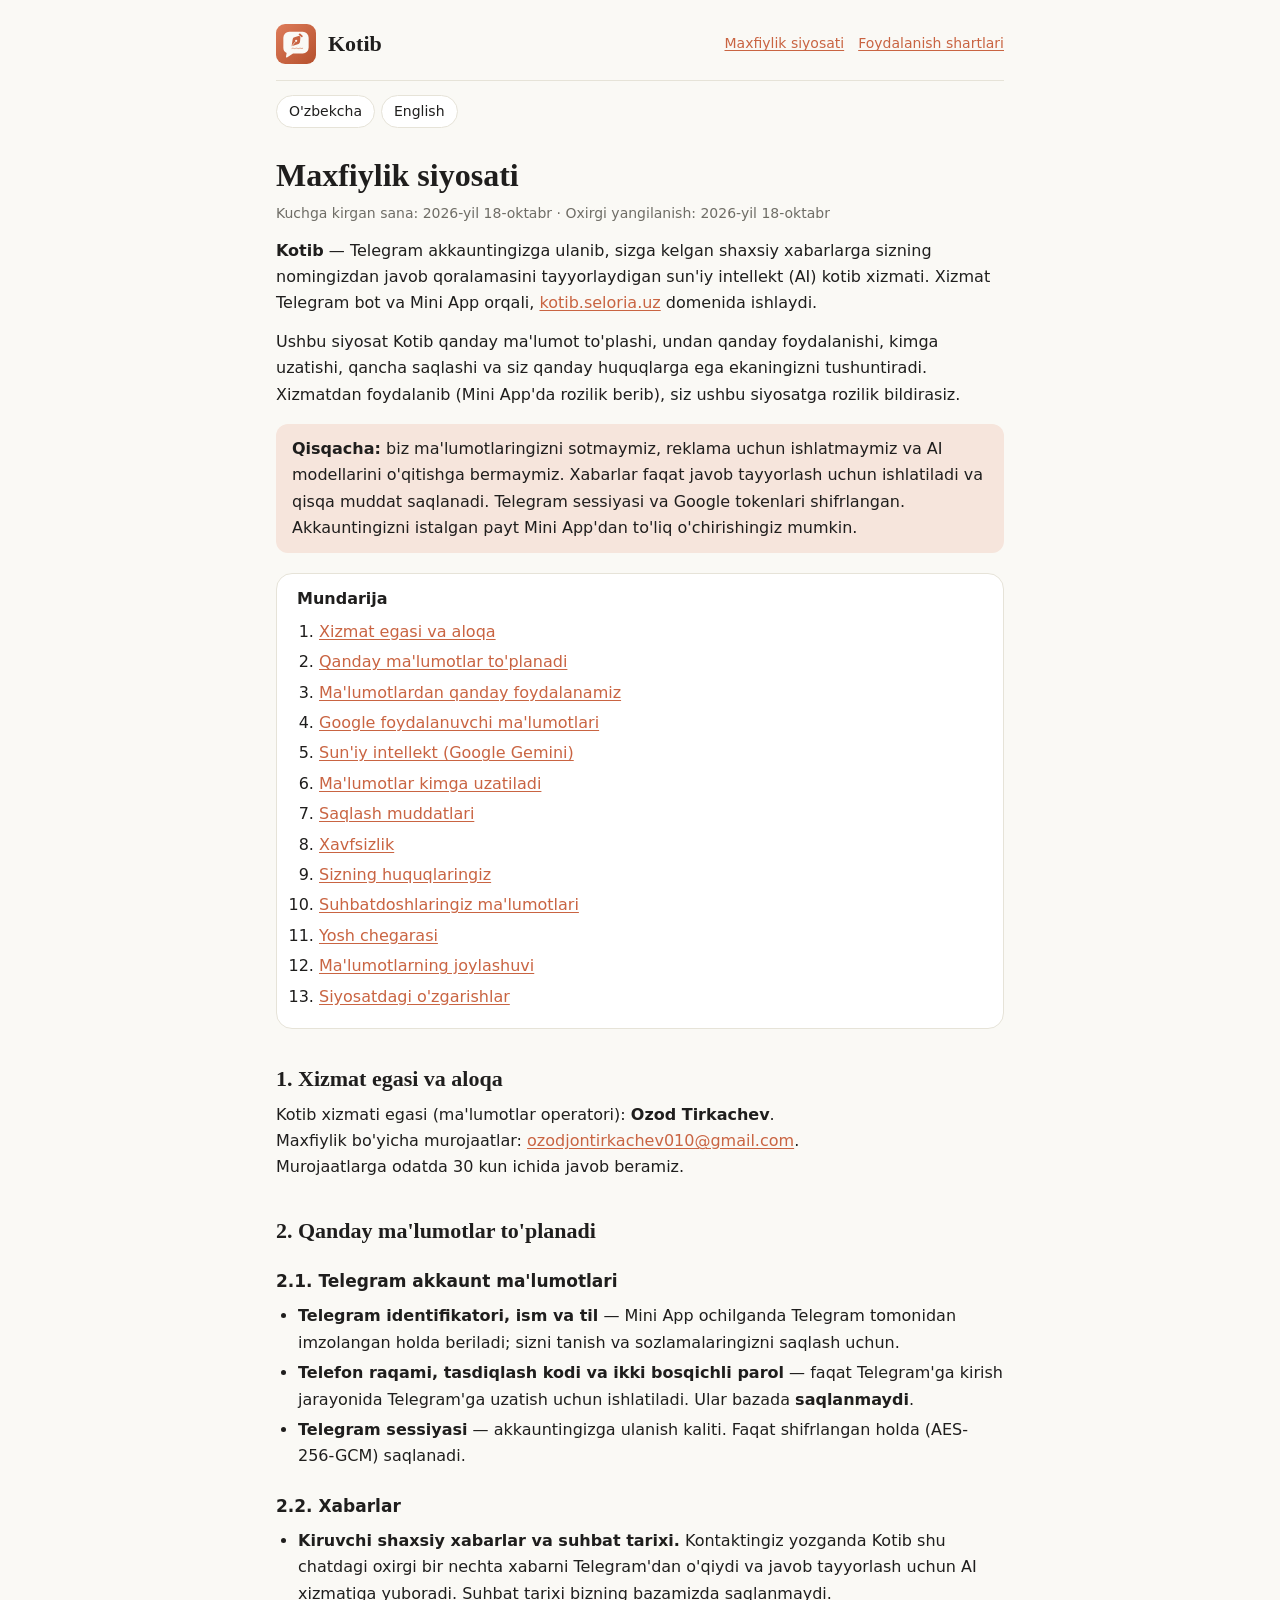
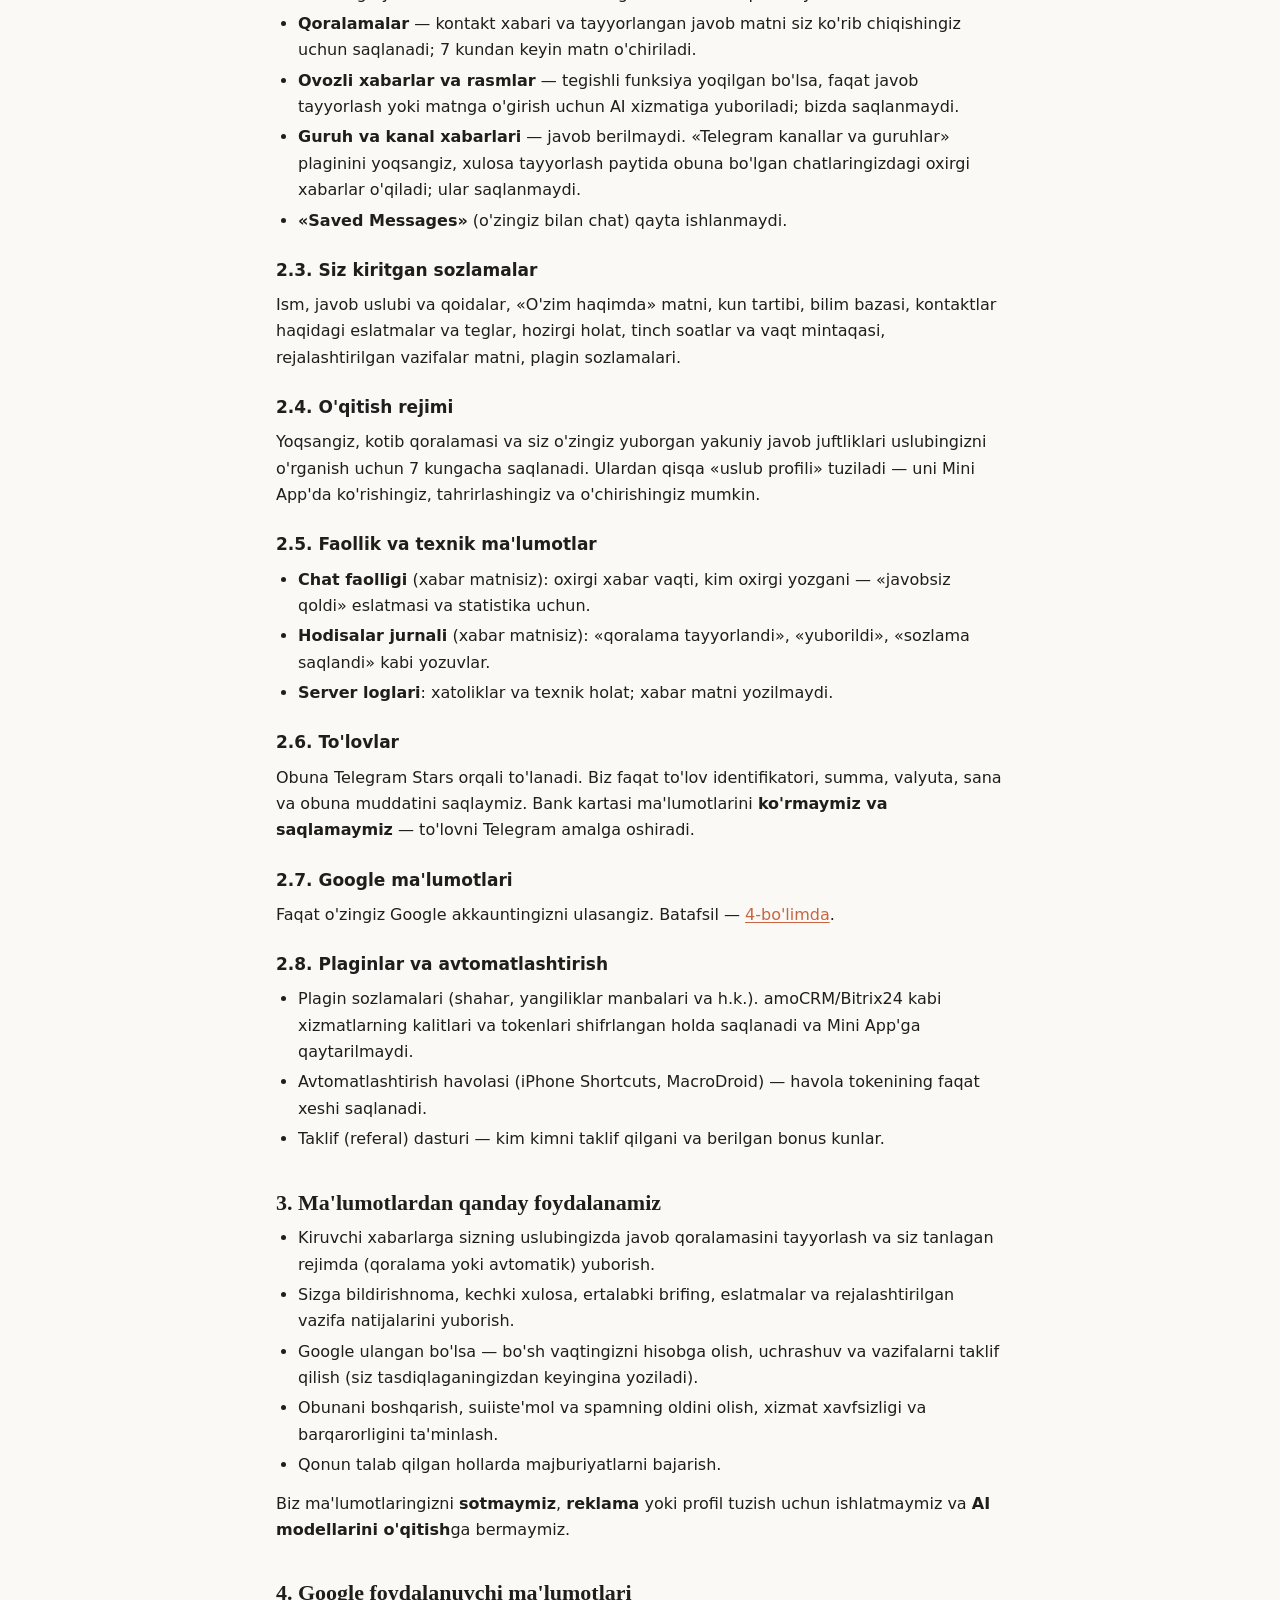
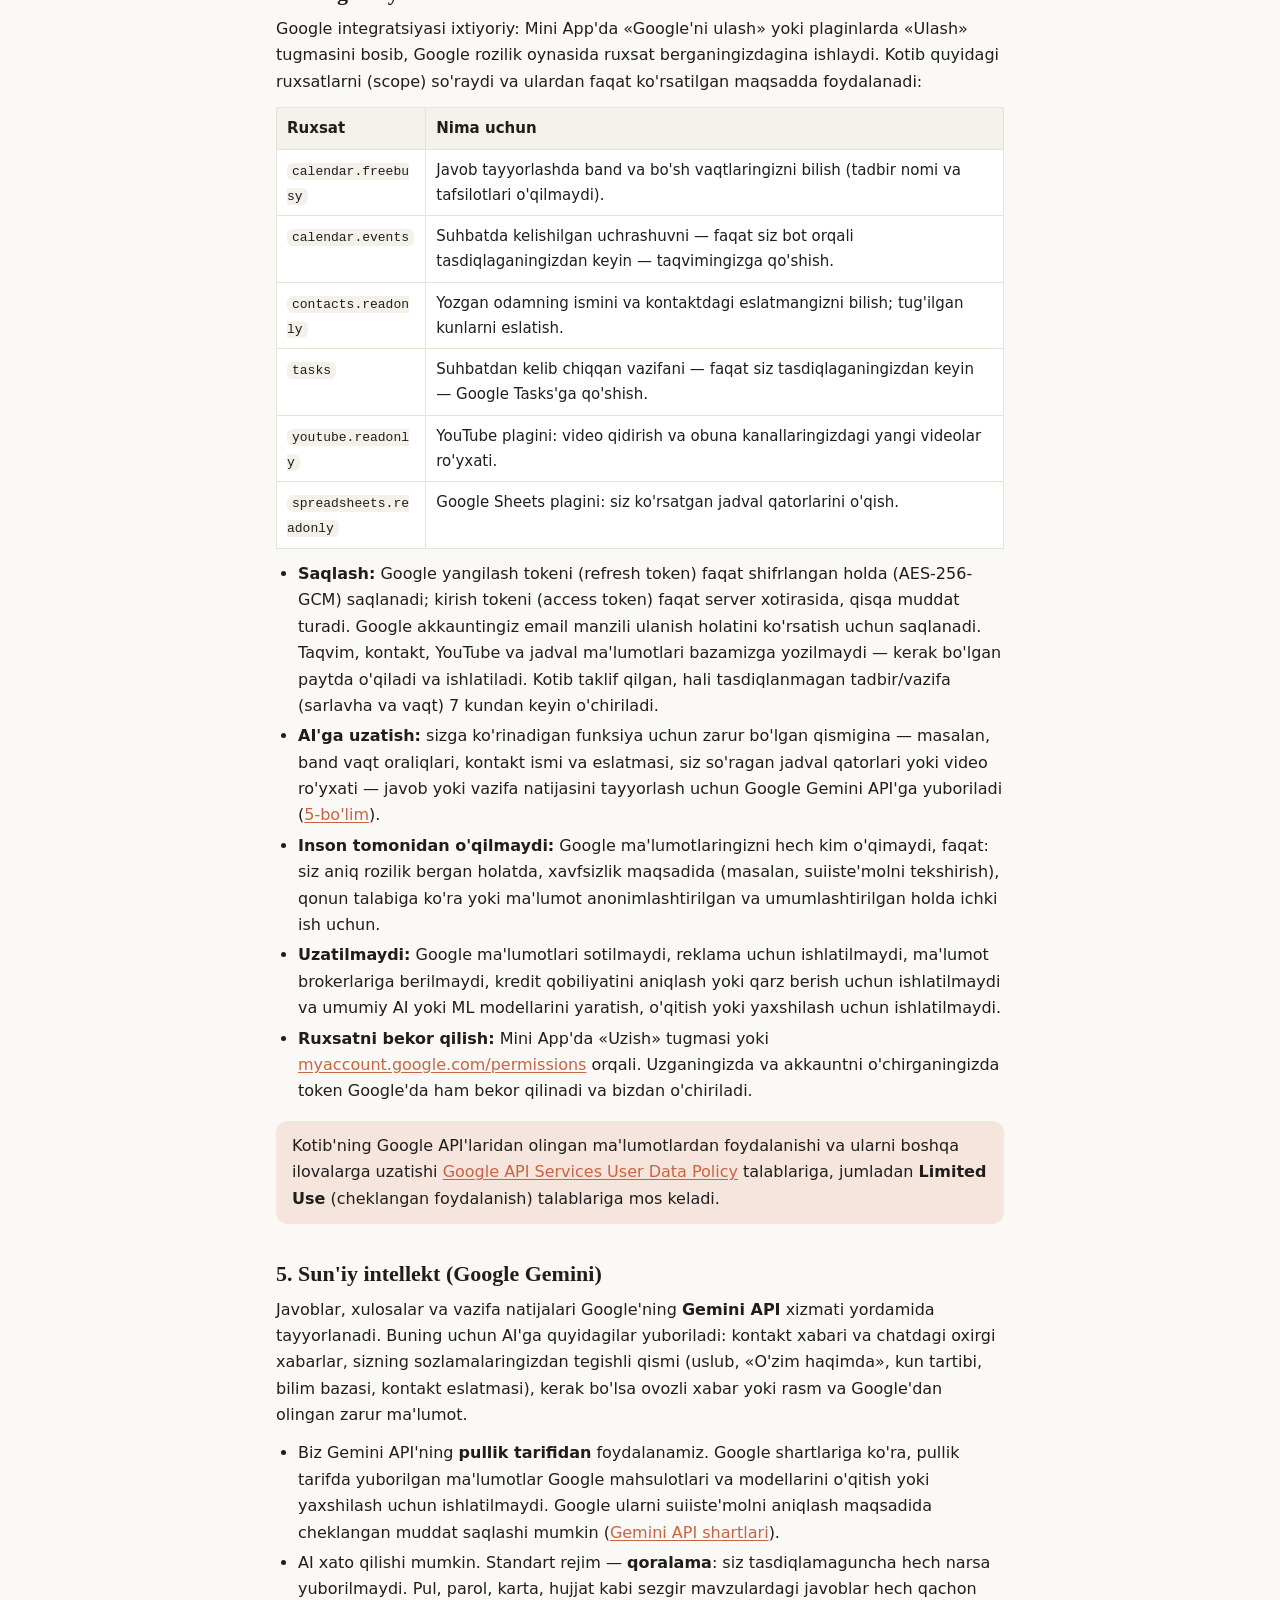
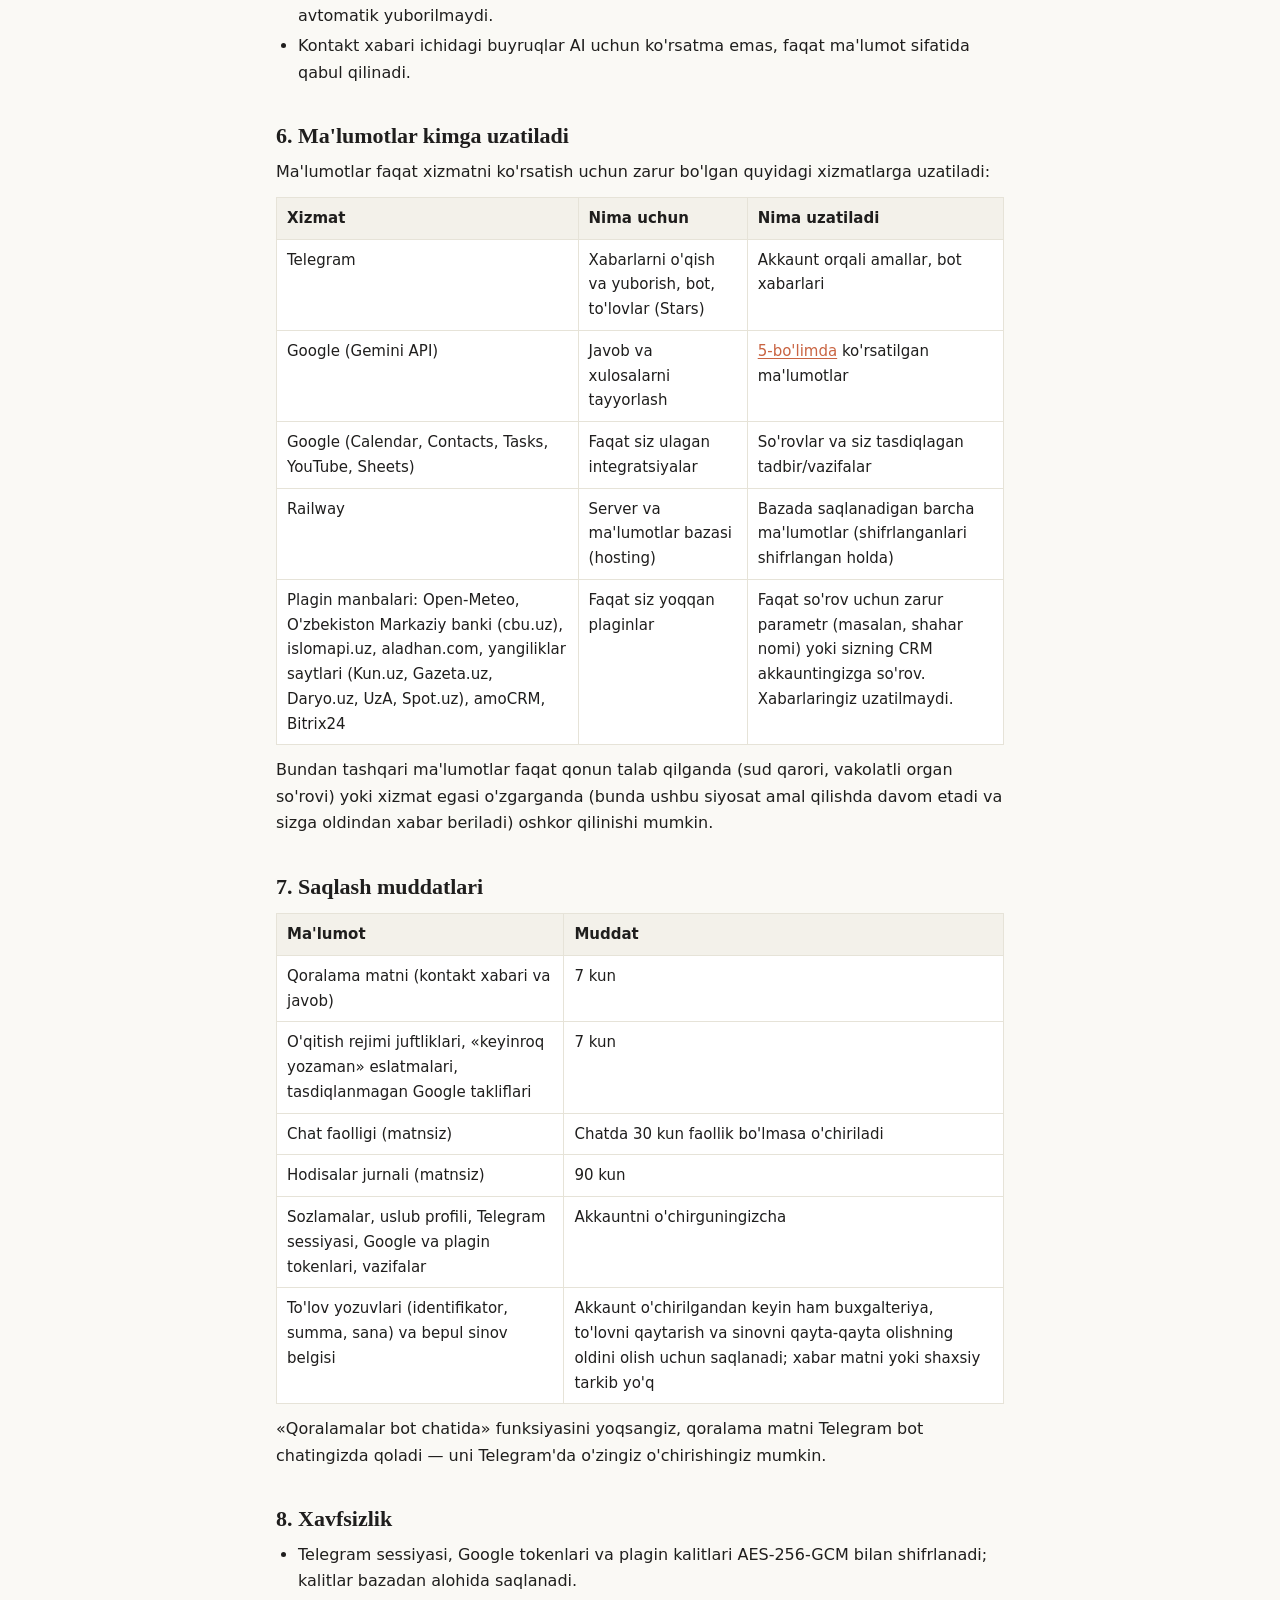
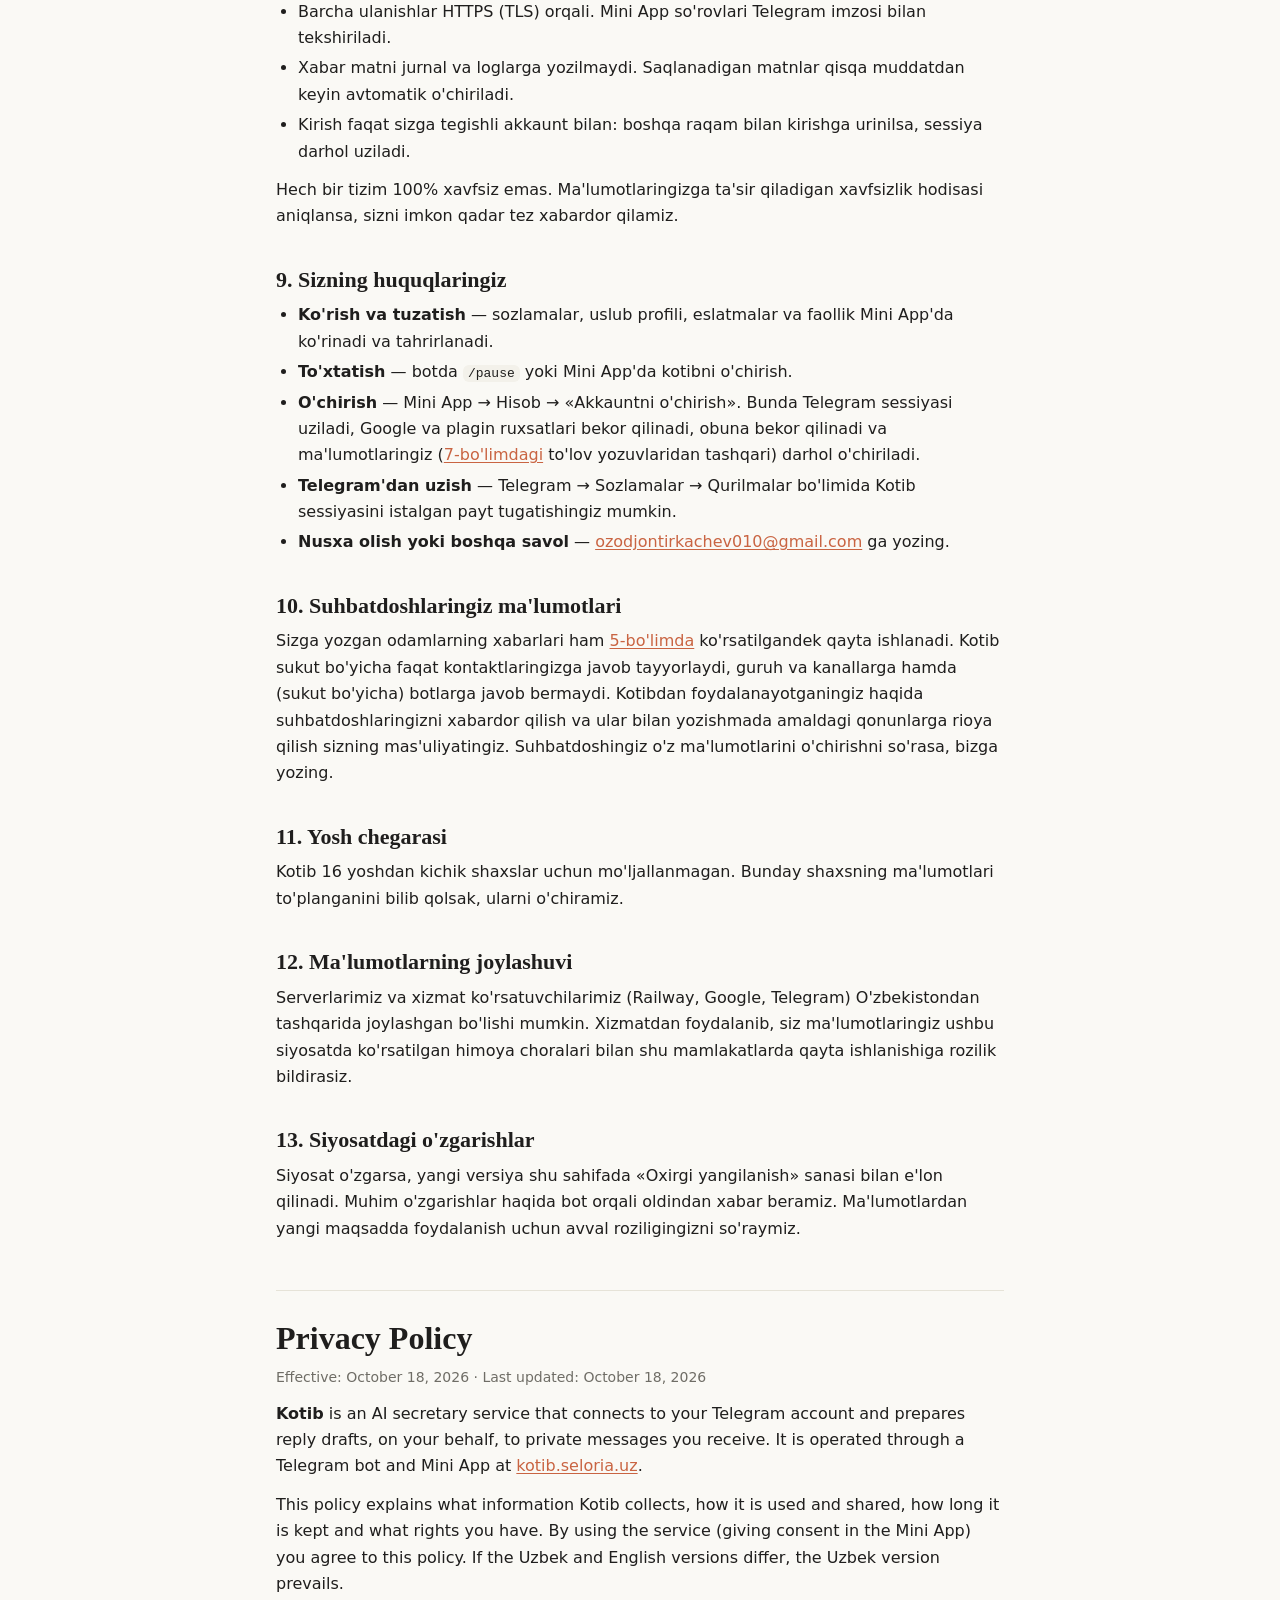
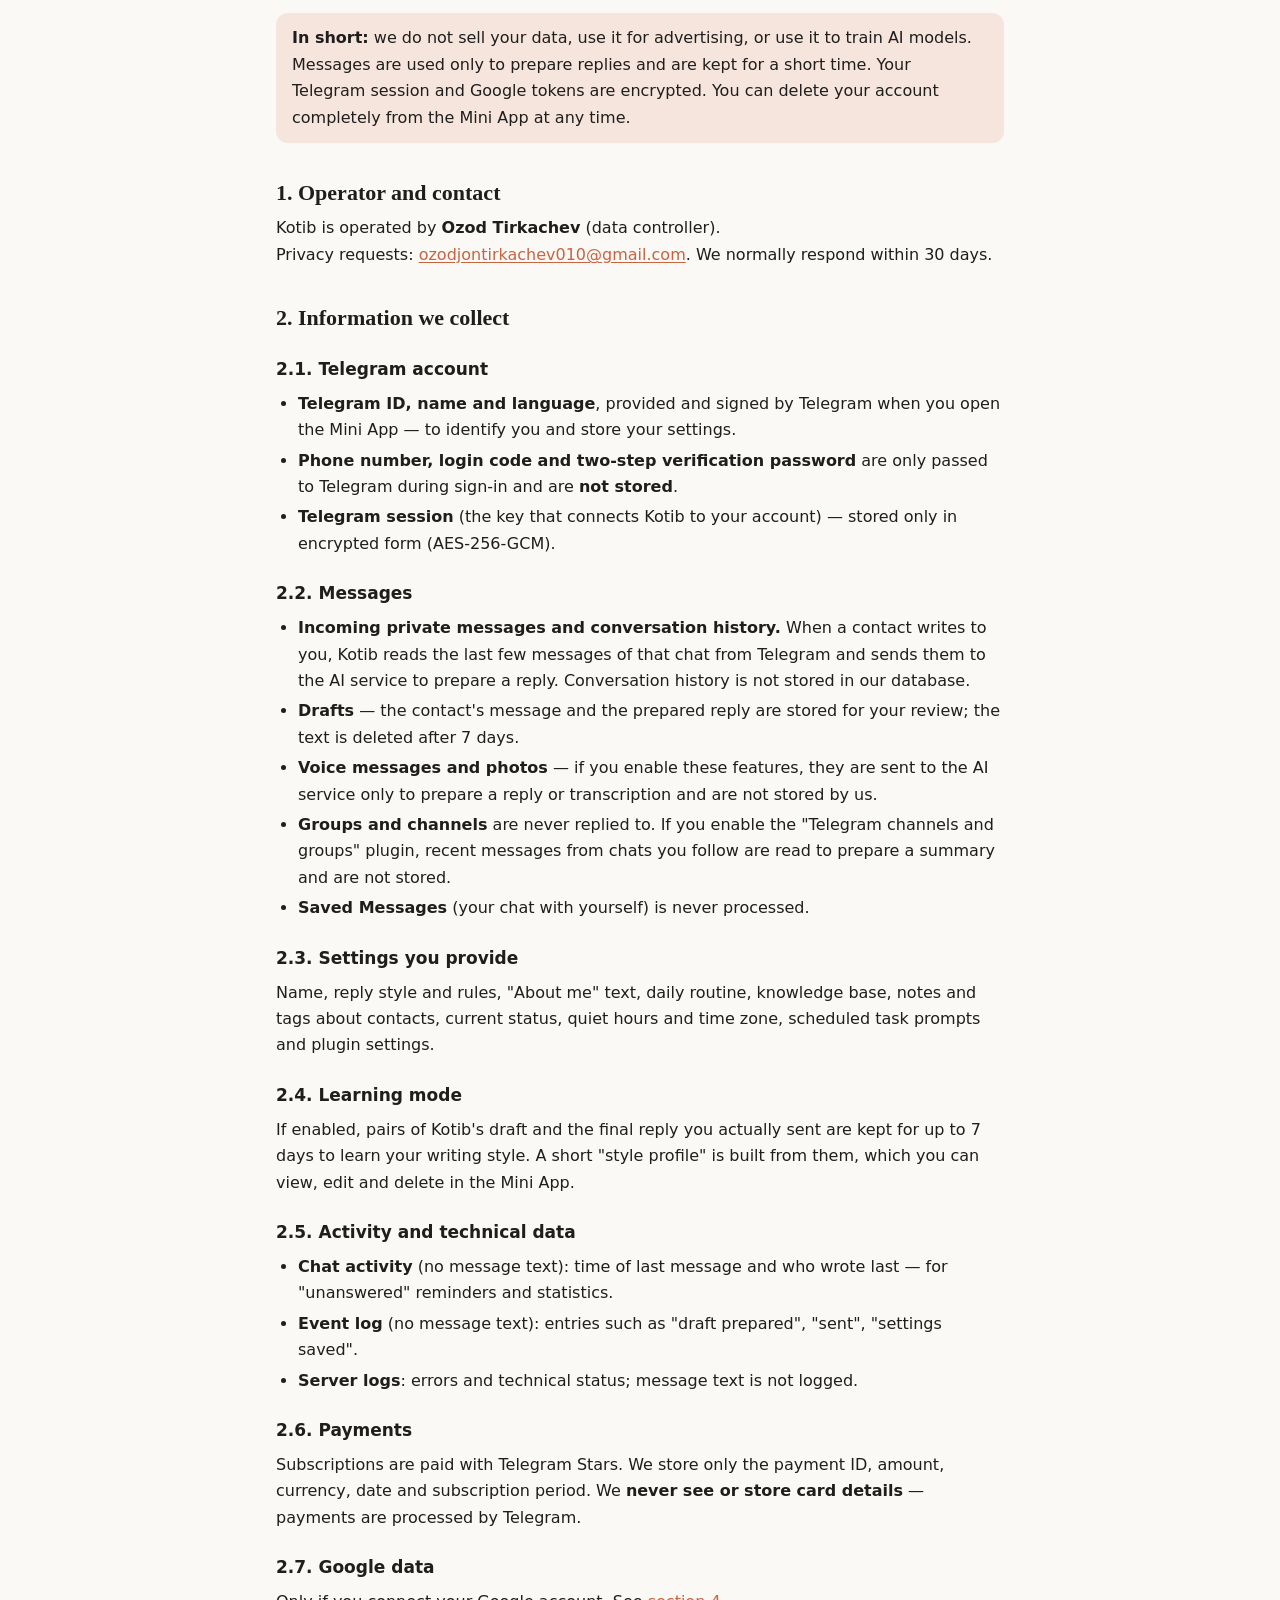
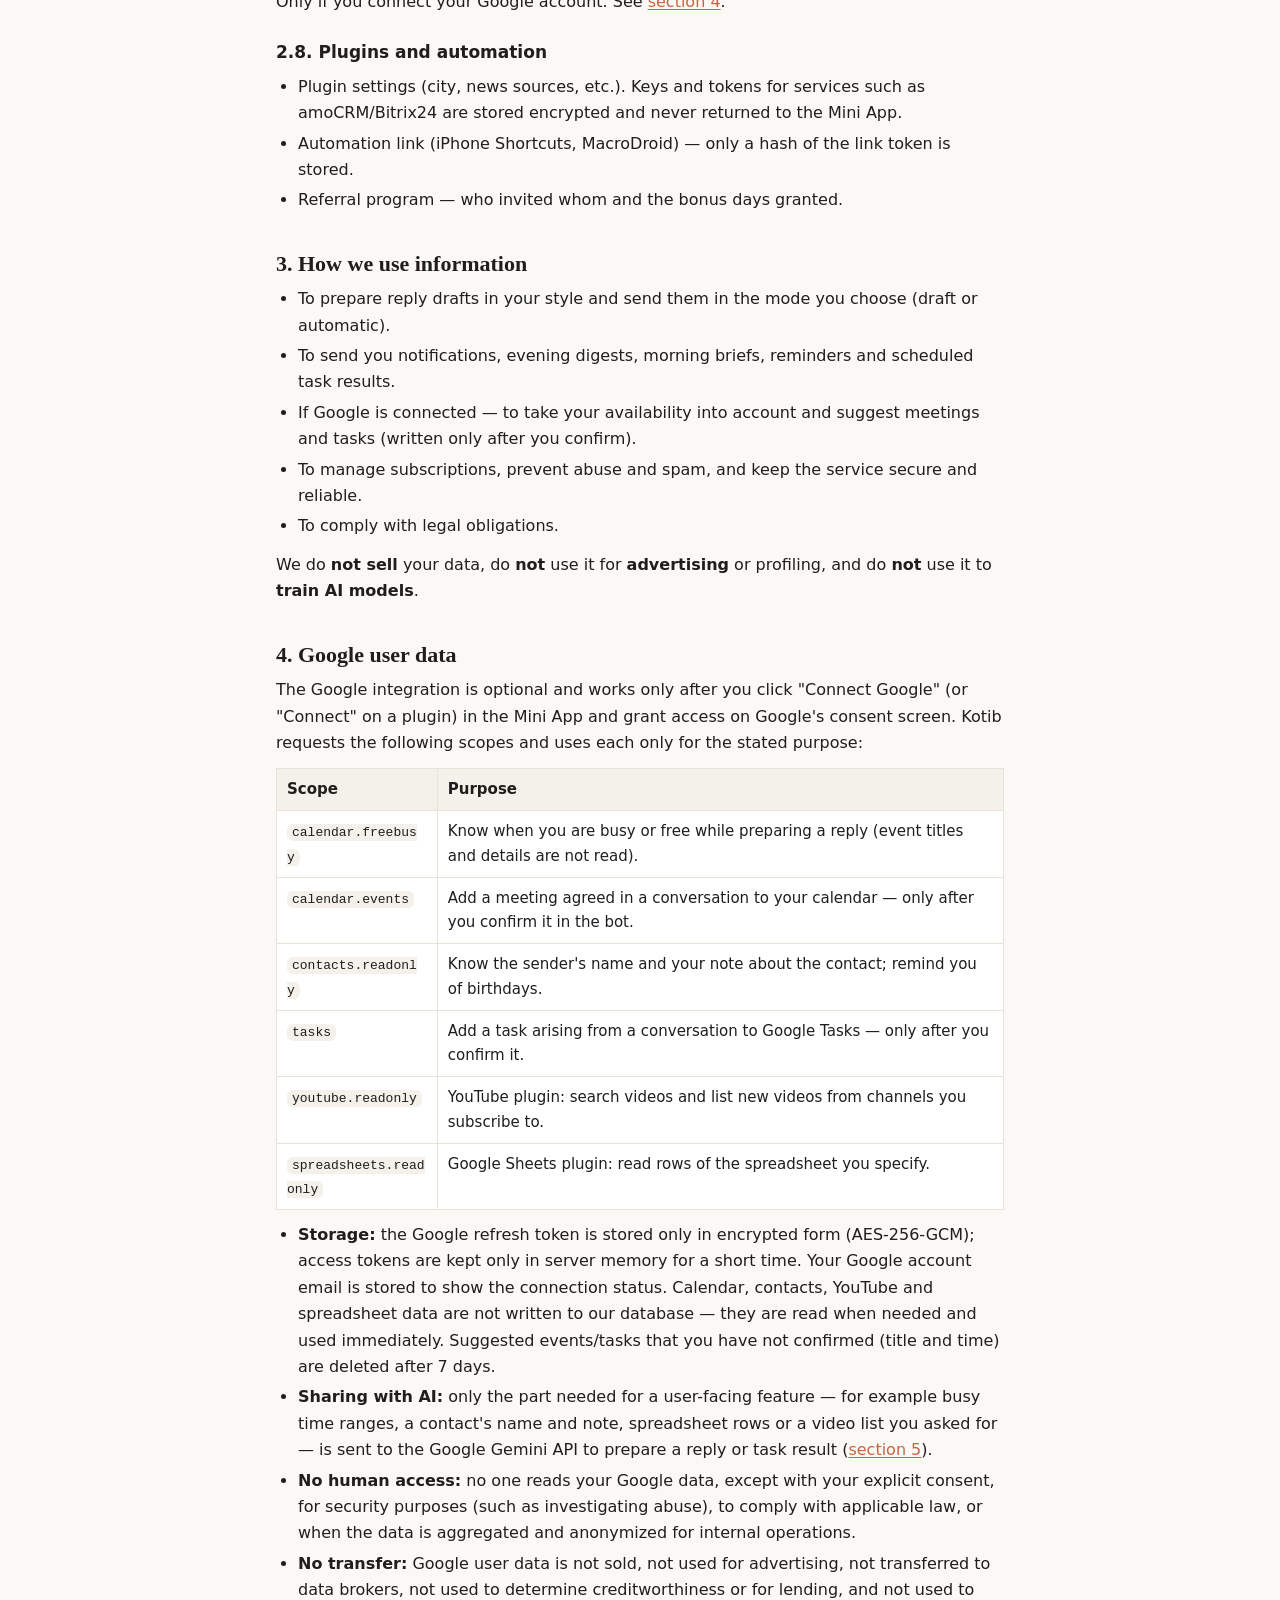
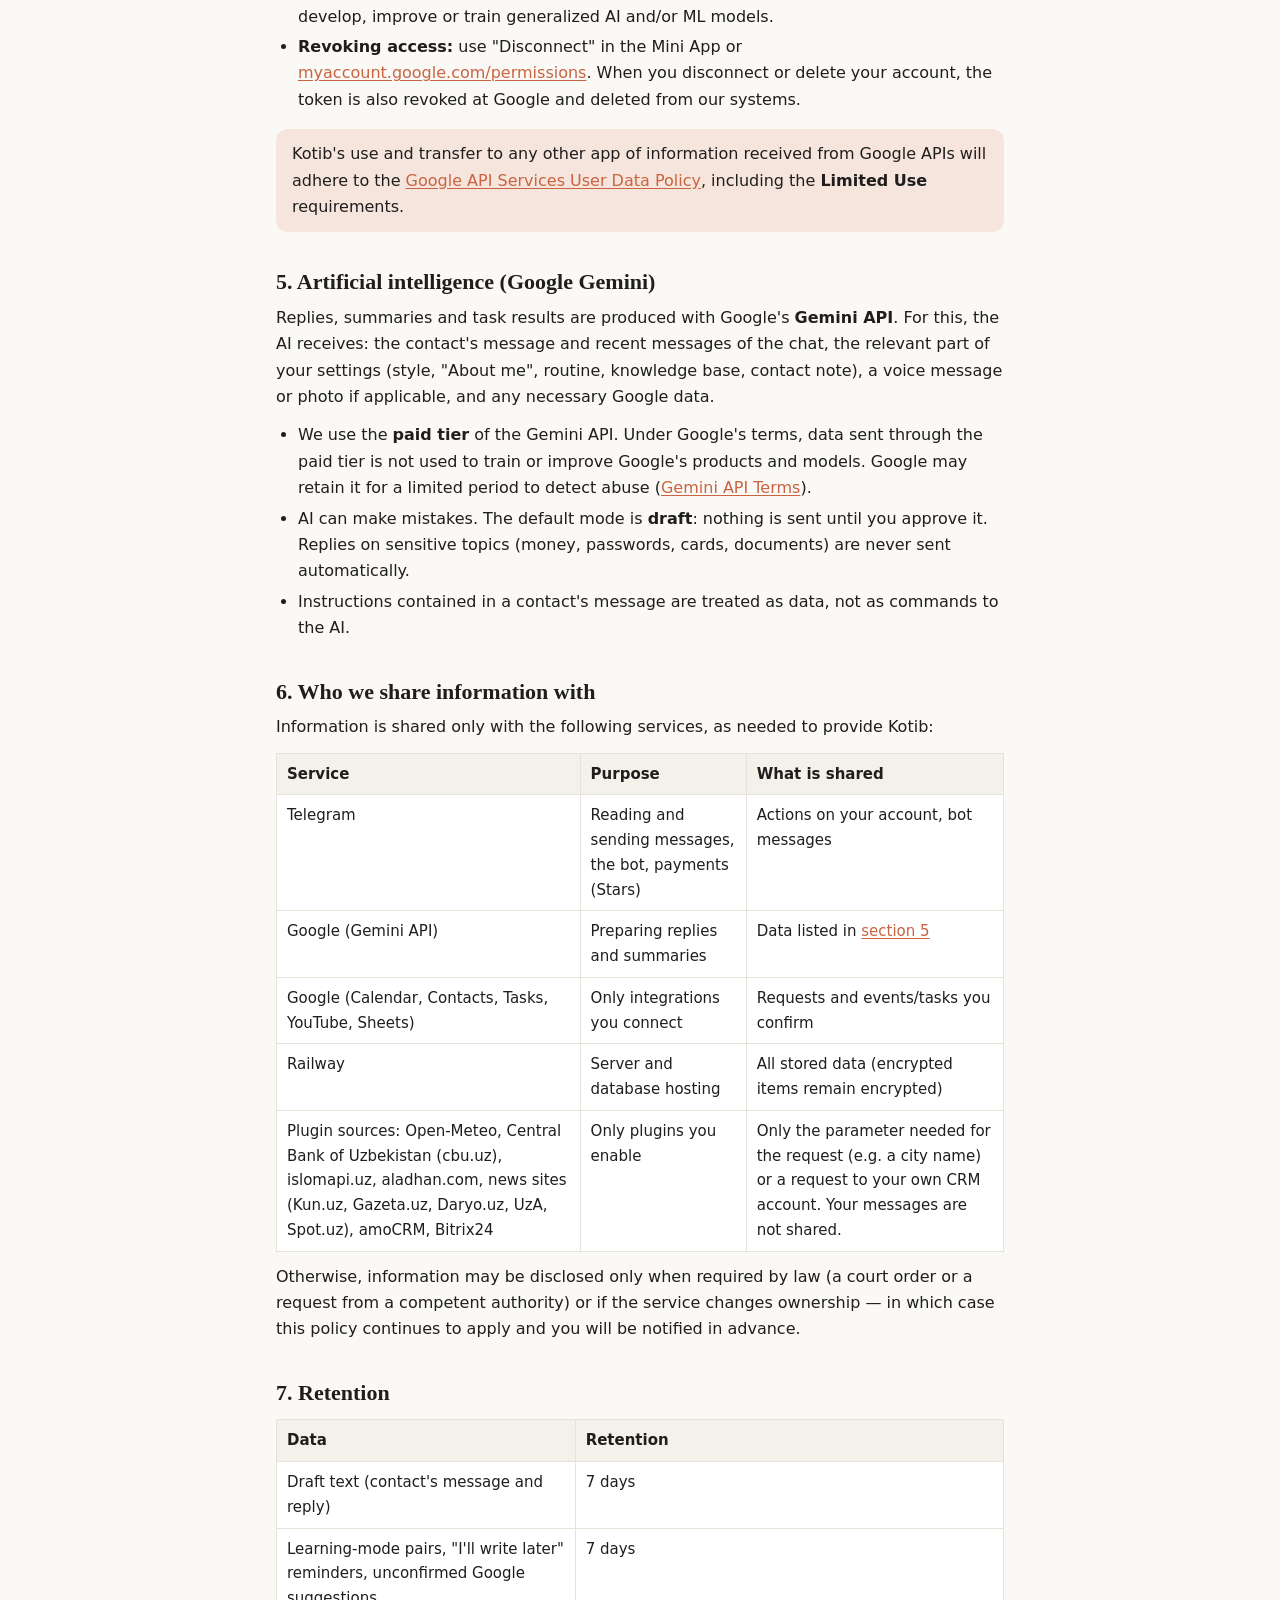
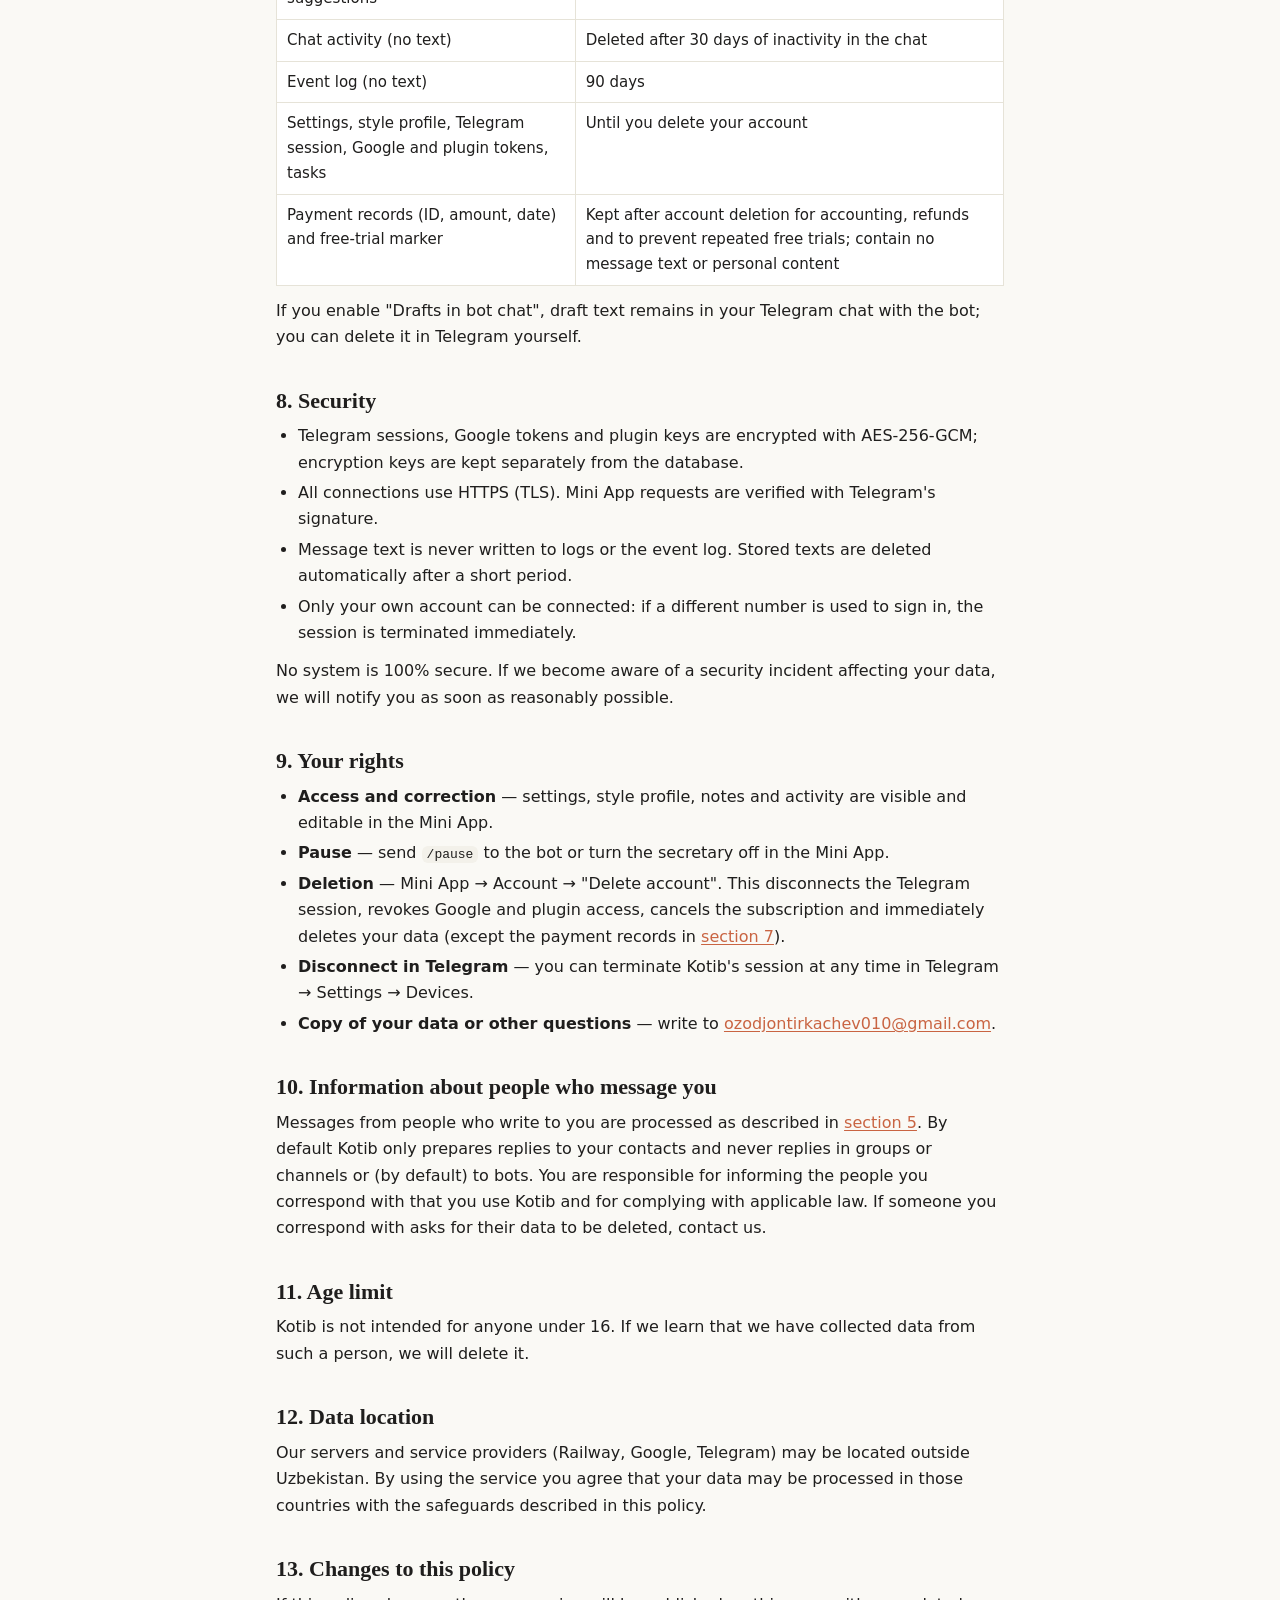
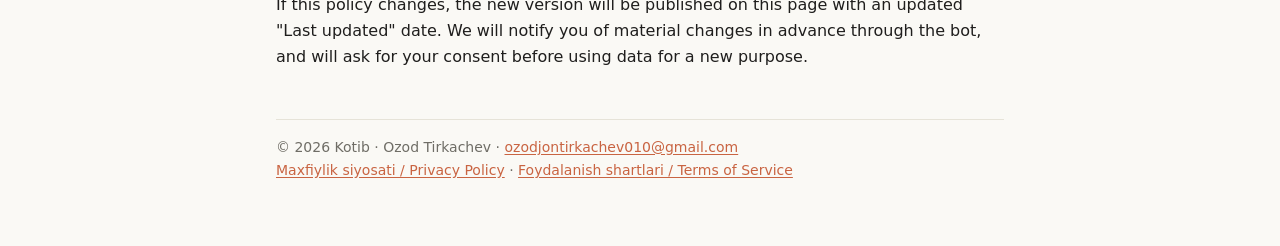
==== webapp/privacy.html @ ad400d05 "Maxfiylik siyosati (/privacy) va foydalanish shartlari (/terms) sahifalari Google OAuth tekshiruvi u" ====
<!doctype html>
<html lang="uz">
<head>
<meta charset="utf-8">
<meta name="viewport" content="width=device-width, initial-scale=1, viewport-fit=cover">
<meta name="color-scheme" content="light dark">
<title>Maxfiylik siyosati — Kotib</title>
<meta name="description" content="Kotib (Telegram AI kotib) maxfiylik siyosati: qanday ma'lumot to'planadi, qanday ishlatiladi, qancha saqlanadi va Google foydalanuvchi ma'lumotlari bilan qanday ishlanadi.">
<link rel="icon" href="logo.svg" type="image/svg+xml">
<link rel="stylesheet" href="legal.css">
</head>
<body>
<div class="wrap">
<header class="top">
  <img src="logo.svg" alt="" width="40" height="40">
  <a class="brand" href="/privacy">Kotib</a>
  <nav><a href="/privacy">Maxfiylik siyosati</a><a href="/terms">Foydalanish shartlari</a></nav>
</header>

<main>
<div class="lang"><a href="#uz">O'zbekcha</a><a href="#en">English</a></div>

<!-- ======================= O'ZBEKCHA ======================= -->
<section id="uz" lang="uz">
<h1>Maxfiylik siyosati</h1>
<p class="meta">Kuchga kirgan sana: 2026-yil 18-oktabr · Oxirgi yangilanish: 2026-yil 18-oktabr</p>

<p><strong>Kotib</strong> — Telegram akkauntingizga ulanib, sizga kelgan shaxsiy xabarlarga sizning nomingizdan javob qoralamasini tayyorlaydigan sun'iy intellekt (AI) kotib xizmati. Xizmat Telegram bot va Mini App orqali, <a href="https://kotib.seloria.uz">kotib.seloria.uz</a> domenida ishlaydi.</p>
<p>Ushbu siyosat Kotib qanday ma'lumot to'plashi, undan qanday foydalanishi, kimga uzatishi, qancha saqlashi va siz qanday huquqlarga ega ekaningizni tushuntiradi. Xizmatdan foydalanib (Mini App'da rozilik berib), siz ushbu siyosatga rozilik bildirasiz.</p>

<div class="note"><strong>Qisqacha:</strong> biz ma'lumotlaringizni sotmaymiz, reklama uchun ishlatmaymiz va AI modellarini o'qitishga bermaymiz. Xabarlar faqat javob tayyorlash uchun ishlatiladi va qisqa muddat saqlanadi. Telegram sessiyasi va Google tokenlari shifrlangan. Akkauntingizni istalgan payt Mini App'dan to'liq o'chirishingiz mumkin.</div>

<nav class="toc" aria-label="Mundarija">
<strong>Mundarija</strong>
<ol>
  <li><a href="#uz-operator">Xizmat egasi va aloqa</a></li>
  <li><a href="#uz-data">Qanday ma'lumotlar to'planadi</a></li>
  <li><a href="#uz-use">Ma'lumotlardan qanday foydalanamiz</a></li>
  <li><a href="#uz-google">Google foydalanuvchi ma'lumotlari</a></li>
  <li><a href="#uz-ai">Sun'iy intellekt (Google Gemini)</a></li>
  <li><a href="#uz-share">Ma'lumotlar kimga uzatiladi</a></li>
  <li><a href="#uz-retention">Saqlash muddatlari</a></li>
  <li><a href="#uz-security">Xavfsizlik</a></li>
  <li><a href="#uz-rights">Sizning huquqlaringiz</a></li>
  <li><a href="#uz-contacts">Suhbatdoshlaringiz ma'lumotlari</a></li>
  <li><a href="#uz-children">Yosh chegarasi</a></li>
  <li><a href="#uz-transfer">Ma'lumotlarning joylashuvi</a></li>
  <li><a href="#uz-changes">Siyosatdagi o'zgarishlar</a></li>
</ol>
</nav>

<h2 id="uz-operator">1. Xizmat egasi va aloqa</h2>
<p>Kotib xizmati egasi (ma'lumotlar operatori): <strong>Ozod Tirkachev</strong>.<br>
Maxfiylik bo'yicha murojaatlar: <a href="mailto:ozodjontirkachev010@gmail.com">ozodjontirkachev010@gmail.com</a>.<br>
Murojaatlarga odatda 30 kun ichida javob beramiz.</p>

<h2 id="uz-data">2. Qanday ma'lumotlar to'planadi</h2>
<h3>2.1. Telegram akkaunt ma'lumotlari</h3>
<ul>
  <li><strong>Telegram identifikatori, ism va til</strong> — Mini App ochilganda Telegram tomonidan imzolangan holda beriladi; sizni tanish va sozlamalaringizni saqlash uchun.</li>
  <li><strong>Telefon raqami, tasdiqlash kodi va ikki bosqichli parol</strong> — faqat Telegram'ga kirish jarayonida Telegram'ga uzatish uchun ishlatiladi. Ular bazada <strong>saqlanmaydi</strong>.</li>
  <li><strong>Telegram sessiyasi</strong> — akkauntingizga ulanish kaliti. Faqat shifrlangan holda (AES-256-GCM) saqlanadi.</li>
</ul>
<h3>2.2. Xabarlar</h3>
<ul>
  <li><strong>Kiruvchi shaxsiy xabarlar va suhbat tarixi.</strong> Kontaktingiz yozganda Kotib shu chatdagi oxirgi bir nechta xabarni Telegram'dan o'qiydi va javob tayyorlash uchun AI xizmatiga yuboradi. Suhbat tarixi bizning bazamizda saqlanmaydi.</li>
  <li><strong>Qoralamalar</strong> — kontakt xabari va tayyorlangan javob matni siz ko'rib chiqishingiz uchun saqlanadi; 7 kundan keyin matn o'chiriladi.</li>
  <li><strong>Ovozli xabarlar va rasmlar</strong> — tegishli funksiya yoqilgan bo'lsa, faqat javob tayyorlash yoki matnga o'girish uchun AI xizmatiga yuboriladi; bizda saqlanmaydi.</li>
  <li><strong>Guruh va kanal xabarlari</strong> — javob berilmaydi. «Telegram kanallar va guruhlar» plaginini yoqsangiz, xulosa tayyorlash paytida obuna bo'lgan chatlaringizdagi oxirgi xabarlar o'qiladi; ular saqlanmaydi.</li>
  <li><strong>«Saved Messages»</strong> (o'zingiz bilan chat) qayta ishlanmaydi.</li>
</ul>
<h3>2.3. Siz kiritgan sozlamalar</h3>
<p>Ism, javob uslubi va qoidalar, «O'zim haqimda» matni, kun tartibi, bilim bazasi, kontaktlar haqidagi eslatmalar va teglar, hozirgi holat, tinch soatlar va vaqt mintaqasi, rejalashtirilgan vazifalar matni, plagin sozlamalari.</p>
<h3>2.4. O'qitish rejimi</h3>
<p>Yoqsangiz, kotib qoralamasi va siz o'zingiz yuborgan yakuniy javob juftliklari uslubingizni o'rganish uchun 7 kungacha saqlanadi. Ulardan qisqa «uslub profili» tuziladi — uni Mini App'da ko'rishingiz, tahrirlashingiz va o'chirishingiz mumkin.</p>
<h3>2.5. Faollik va texnik ma'lumotlar</h3>
<ul>
  <li><strong>Chat faolligi</strong> (xabar matnisiz): oxirgi xabar vaqti, kim oxirgi yozgani — «javobsiz qoldi» eslatmasi va statistika uchun.</li>
  <li><strong>Hodisalar jurnali</strong> (xabar matnisiz): «qoralama tayyorlandi», «yuborildi», «sozlama saqlandi» kabi yozuvlar.</li>
  <li><strong>Server loglari</strong>: xatoliklar va texnik holat; xabar matni yozilmaydi.</li>
</ul>
<h3>2.6. To'lovlar</h3>
<p>Obuna Telegram Stars orqali to'lanadi. Biz faqat to'lov identifikatori, summa, valyuta, sana va obuna muddatini saqlaymiz. Bank kartasi ma'lumotlarini <strong>ko'rmaymiz va saqlamaymiz</strong> — to'lovni Telegram amalga oshiradi.</p>
<h3>2.7. Google ma'lumotlari</h3>
<p>Faqat o'zingiz Google akkauntingizni ulasangiz. Batafsil — <a href="#uz-google">4-bo'limda</a>.</p>
<h3>2.8. Plaginlar va avtomatlashtirish</h3>
<ul>
  <li>Plagin sozlamalari (shahar, yangiliklar manbalari va h.k.). amoCRM/Bitrix24 kabi xizmatlarning kalitlari va tokenlari shifrlangan holda saqlanadi va Mini App'ga qaytarilmaydi.</li>
  <li>Avtomatlashtirish havolasi (iPhone Shortcuts, MacroDroid) — havola tokenining faqat xeshi saqlanadi.</li>
  <li>Taklif (referal) dasturi — kim kimni taklif qilgani va berilgan bonus kunlar.</li>
</ul>

<h2 id="uz-use">3. Ma'lumotlardan qanday foydalanamiz</h2>
<ul>
  <li>Kiruvchi xabarlarga sizning uslubingizda javob qoralamasini tayyorlash va siz tanlagan rejimda (qoralama yoki avtomatik) yuborish.</li>
  <li>Sizga bildirishnoma, kechki xulosa, ertalabki brifing, eslatmalar va rejalashtirilgan vazifa natijalarini yuborish.</li>
  <li>Google ulangan bo'lsa — bo'sh vaqtingizni hisobga olish, uchrashuv va vazifalarni taklif qilish (siz tasdiqlaganingizdan keyingina yoziladi).</li>
  <li>Obunani boshqarish, suiiste'mol va spamning oldini olish, xizmat xavfsizligi va barqarorligini ta'minlash.</li>
  <li>Qonun talab qilgan hollarda majburiyatlarni bajarish.</li>
</ul>
<p>Biz ma'lumotlaringizni <strong>sotmaymiz</strong>, <strong>reklama</strong> yoki profil tuzish uchun ishlatmaymiz va <strong>AI modellarini o'qitish</strong>ga bermaymiz.</p>

<h2 id="uz-google">4. Google foydalanuvchi ma'lumotlari</h2>
<p>Google integratsiyasi ixtiyoriy: Mini App'da «Google'ni ulash» yoki plaginlarda «Ulash» tugmasini bosib, Google rozilik oynasida ruxsat berganingizdagina ishlaydi. Kotib quyidagi ruxsatlarni (scope) so'raydi va ulardan faqat ko'rsatilgan maqsadda foydalanadi:</p>
<div class="table"><table>
<thead><tr><th>Ruxsat</th><th>Nima uchun</th></tr></thead>
<tbody>
<tr><td><code>calendar.freebusy</code></td><td>Javob tayyorlashda band va bo'sh vaqtlaringizni bilish (tadbir nomi va tafsilotlari o'qilmaydi).</td></tr>
<tr><td><code>calendar.events</code></td><td>Suhbatda kelishilgan uchrashuvni — faqat siz bot orqali tasdiqlaganingizdan keyin — taqvimingizga qo'shish.</td></tr>
<tr><td><code>contacts.readonly</code></td><td>Yozgan odamning ismini va kontaktdagi eslatmangizni bilish; tug'ilgan kunlarni eslatish.</td></tr>
<tr><td><code>tasks</code></td><td>Suhbatdan kelib chiqqan vazifani — faqat siz tasdiqlaganingizdan keyin — Google Tasks'ga qo'shish.</td></tr>
<tr><td><code>youtube.readonly</code></td><td>YouTube plagini: video qidirish va obuna kanallaringizdagi yangi videolar ro'yxati.</td></tr>
<tr><td><code>spreadsheets.readonly</code></td><td>Google Sheets plagini: siz ko'rsatgan jadval qatorlarini o'qish.</td></tr>
</tbody></table></div>
<ul>
  <li><strong>Saqlash:</strong> Google yangilash tokeni (refresh token) faqat shifrlangan holda (AES-256-GCM) saqlanadi; kirish tokeni (access token) faqat server xotirasida, qisqa muddat turadi. Google akkauntingiz email manzili ulanish holatini ko'rsatish uchun saqlanadi. Taqvim, kontakt, YouTube va jadval ma'lumotlari bazamizga yozilmaydi — kerak bo'lgan paytda o'qiladi va ishlatiladi. Kotib taklif qilgan, hali tasdiqlanmagan tadbir/vazifa (sarlavha va vaqt) 7 kundan keyin o'chiriladi.</li>
  <li><strong>AI'ga uzatish:</strong> sizga ko'rinadigan funksiya uchun zarur bo'lgan qismigina — masalan, band vaqt oraliqlari, kontakt ismi va eslatmasi, siz so'ragan jadval qatorlari yoki video ro'yxati — javob yoki vazifa natijasini tayyorlash uchun Google Gemini API'ga yuboriladi (<a href="#uz-ai">5-bo'lim</a>).</li>
  <li><strong>Inson tomonidan o'qilmaydi:</strong> Google ma'lumotlaringizni hech kim o'qimaydi, faqat: siz aniq rozilik bergan holatda, xavfsizlik maqsadida (masalan, suiiste'molni tekshirish), qonun talabiga ko'ra yoki ma'lumot anonimlashtirilgan va umumlashtirilgan holda ichki ish uchun.</li>
  <li><strong>Uzatilmaydi:</strong> Google ma'lumotlari sotilmaydi, reklama uchun ishlatilmaydi, ma'lumot brokerlariga berilmaydi, kredit qobiliyatini aniqlash yoki qarz berish uchun ishlatilmaydi va umumiy AI yoki ML modellarini yaratish, o'qitish yoki yaxshilash uchun ishlatilmaydi.</li>
  <li><strong>Ruxsatni bekor qilish:</strong> Mini App'da «Uzish» tugmasi yoki <a href="https://myaccount.google.com/permissions">myaccount.google.com/permissions</a> orqali. Uzganingizda va akkauntni o'chirganingizda token Google'da ham bekor qilinadi va bizdan o'chiriladi.</li>
</ul>
<p class="note">Kotib'ning Google API'laridan olingan ma'lumotlardan foydalanishi va ularni boshqa ilovalarga uzatishi <a href="https://developers.google.com/terms/api-services-user-data-policy">Google API Services User Data Policy</a> talablariga, jumladan <strong>Limited Use</strong> (cheklangan foydalanish) talablariga mos keladi.</p>

<h2 id="uz-ai">5. Sun'iy intellekt (Google Gemini)</h2>
<p>Javoblar, xulosalar va vazifa natijalari Google'ning <strong>Gemini API</strong> xizmati yordamida tayyorlanadi. Buning uchun AI'ga quyidagilar yuboriladi: kontakt xabari va chatdagi oxirgi xabarlar, sizning sozlamalaringizdan tegishli qismi (uslub, «O'zim haqimda», kun tartibi, bilim bazasi, kontakt eslatmasi), kerak bo'lsa ovozli xabar yoki rasm va Google'dan olingan zarur ma'lumot.</p>
<ul>
  <li>Biz Gemini API'ning <strong>pullik tarifidan</strong> foydalanamiz. Google shartlariga ko'ra, pullik tarifda yuborilgan ma'lumotlar Google mahsulotlari va modellarini o'qitish yoki yaxshilash uchun ishlatilmaydi. Google ularni suiiste'molni aniqlash maqsadida cheklangan muddat saqlashi mumkin (<a href="https://ai.google.dev/gemini-api/terms">Gemini API shartlari</a>).</li>
  <li>AI xato qilishi mumkin. Standart rejim — <strong>qoralama</strong>: siz tasdiqlamaguncha hech narsa yuborilmaydi. Pul, parol, karta, hujjat kabi sezgir mavzulardagi javoblar hech qachon avtomatik yuborilmaydi.</li>
  <li>Kontakt xabari ichidagi buyruqlar AI uchun ko'rsatma emas, faqat ma'lumot sifatida qabul qilinadi.</li>
</ul>

<h2 id="uz-share">6. Ma'lumotlar kimga uzatiladi</h2>
<p>Ma'lumotlar faqat xizmatni ko'rsatish uchun zarur bo'lgan quyidagi xizmatlarga uzatiladi:</p>
<div class="table"><table>
<thead><tr><th>Xizmat</th><th>Nima uchun</th><th>Nima uzatiladi</th></tr></thead>
<tbody>
<tr><td>Telegram</td><td>Xabarlarni o'qish va yuborish, bot, to'lovlar (Stars)</td><td>Akkaunt orqali amallar, bot xabarlari</td></tr>
<tr><td>Google (Gemini API)</td><td>Javob va xulosalarni tayyorlash</td><td><a href="#uz-ai">5-bo'limda</a> ko'rsatilgan ma'lumotlar</td></tr>
<tr><td>Google (Calendar, Contacts, Tasks, YouTube, Sheets)</td><td>Faqat siz ulagan integratsiyalar</td><td>So'rovlar va siz tasdiqlagan tadbir/vazifalar</td></tr>
<tr><td>Railway</td><td>Server va ma'lumotlar bazasi (hosting)</td><td>Bazada saqlanadigan barcha ma'lumotlar (shifrlanganlari shifrlangan holda)</td></tr>
<tr><td>Plagin manbalari: Open-Meteo, O'zbekiston Markaziy banki (cbu.uz), islomapi.uz, aladhan.com, yangiliklar saytlari (Kun.uz, Gazeta.uz, Daryo.uz, UzA, Spot.uz), amoCRM, Bitrix24</td><td>Faqat siz yoqqan plaginlar</td><td>Faqat so'rov uchun zarur parametr (masalan, shahar nomi) yoki sizning CRM akkauntingizga so'rov. Xabarlaringiz uzatilmaydi.</td></tr>
</tbody></table></div>
<p>Bundan tashqari ma'lumotlar faqat qonun talab qilganda (sud qarori, vakolatli organ so'rovi) yoki xizmat egasi o'zgarganda (bunda ushbu siyosat amal qilishda davom etadi va sizga oldindan xabar beriladi) oshkor qilinishi mumkin.</p>

<h2 id="uz-retention">7. Saqlash muddatlari</h2>
<div class="table"><table>
<thead><tr><th>Ma'lumot</th><th>Muddat</th></tr></thead>
<tbody>
<tr><td>Qoralama matni (kontakt xabari va javob)</td><td>7 kun</td></tr>
<tr><td>O'qitish rejimi juftliklari, «keyinroq yozaman» eslatmalari, tasdiqlanmagan Google takliflari</td><td>7 kun</td></tr>
<tr><td>Chat faolligi (matnsiz)</td><td>Chatda 30 kun faollik bo'lmasa o'chiriladi</td></tr>
<tr><td>Hodisalar jurnali (matnsiz)</td><td>90 kun</td></tr>
<tr><td>Sozlamalar, uslub profili, Telegram sessiyasi, Google va plagin tokenlari, vazifalar</td><td>Akkauntni o'chirguningizcha</td></tr>
<tr><td>To'lov yozuvlari (identifikator, summa, sana) va bepul sinov belgisi</td><td>Akkaunt o'chirilgandan keyin ham buxgalteriya, to'lovni qaytarish va sinovni qayta-qayta olishning oldini olish uchun saqlanadi; xabar matni yoki shaxsiy tarkib yo'q</td></tr>
</tbody></table></div>
<p>«Qoralamalar bot chatida» funksiyasini yoqsangiz, qoralama matni Telegram bot chatingizda qoladi — uni Telegram'da o'zingiz o'chirishingiz mumkin.</p>

<h2 id="uz-security">8. Xavfsizlik</h2>
<ul>
  <li>Telegram sessiyasi, Google tokenlari va plagin kalitlari AES-256-GCM bilan shifrlanadi; kalitlar bazadan alohida saqlanadi.</li>
  <li>Barcha ulanishlar HTTPS (TLS) orqali. Mini App so'rovlari Telegram imzosi bilan tekshiriladi.</li>
  <li>Xabar matni jurnal va loglarga yozilmaydi. Saqlanadigan matnlar qisqa muddatdan keyin avtomatik o'chiriladi.</li>
  <li>Kirish faqat sizga tegishli akkaunt bilan: boshqa raqam bilan kirishga urinilsa, sessiya darhol uziladi.</li>
</ul>
<p>Hech bir tizim 100% xavfsiz emas. Ma'lumotlaringizga ta'sir qiladigan xavfsizlik hodisasi aniqlansa, sizni imkon qadar tez xabardor qilamiz.</p>

<h2 id="uz-rights">9. Sizning huquqlaringiz</h2>
<ul>
  <li><strong>Ko'rish va tuzatish</strong> — sozlamalar, uslub profili, eslatmalar va faollik Mini App'da ko'rinadi va tahrirlanadi.</li>
  <li><strong>To'xtatish</strong> — botda <code>/pause</code> yoki Mini App'da kotibni o'chirish.</li>
  <li><strong>O'chirish</strong> — Mini App → Hisob → «Akkauntni o'chirish». Bunda Telegram sessiyasi uziladi, Google va plagin ruxsatlari bekor qilinadi, obuna bekor qilinadi va ma'lumotlaringiz (<a href="#uz-retention">7-bo'limdagi</a> to'lov yozuvlaridan tashqari) darhol o'chiriladi.</li>
  <li><strong>Telegram'dan uzish</strong> — Telegram → Sozlamalar → Qurilmalar bo'limida Kotib sessiyasini istalgan payt tugatishingiz mumkin.</li>
  <li><strong>Nusxa olish yoki boshqa savol</strong> — <a href="mailto:ozodjontirkachev010@gmail.com">ozodjontirkachev010@gmail.com</a> ga yozing.</li>
</ul>

<h2 id="uz-contacts">10. Suhbatdoshlaringiz ma'lumotlari</h2>
<p>Sizga yozgan odamlarning xabarlari ham <a href="#uz-ai">5-bo'limda</a> ko'rsatilgandek qayta ishlanadi. Kotib sukut bo'yicha faqat kontaktlaringizga javob tayyorlaydi, guruh va kanallarga hamda (sukut bo'yicha) botlarga javob bermaydi. Kotibdan foydalanayotganingiz haqida suhbatdoshlaringizni xabardor qilish va ular bilan yozishmada amaldagi qonunlarga rioya qilish sizning mas'uliyatingiz. Suhbatdoshingiz o'z ma'lumotlarini o'chirishni so'rasa, bizga yozing.</p>

<h2 id="uz-children">11. Yosh chegarasi</h2>
<p>Kotib 16 yoshdan kichik shaxslar uchun mo'ljallanmagan. Bunday shaxsning ma'lumotlari to'planganini bilib qolsak, ularni o'chiramiz.</p>

<h2 id="uz-transfer">12. Ma'lumotlarning joylashuvi</h2>
<p>Serverlarimiz va xizmat ko'rsatuvchilarimiz (Railway, Google, Telegram) O'zbekistondan tashqarida joylashgan bo'lishi mumkin. Xizmatdan foydalanib, siz ma'lumotlaringiz ushbu siyosatda ko'rsatilgan himoya choralari bilan shu mamlakatlarda qayta ishlanishiga rozilik bildirasiz.</p>

<h2 id="uz-changes">13. Siyosatdagi o'zgarishlar</h2>
<p>Siyosat o'zgarsa, yangi versiya shu sahifada «Oxirgi yangilanish» sanasi bilan e'lon qilinadi. Muhim o'zgarishlar haqida bot orqali oldindan xabar beramiz. Ma'lumotlardan yangi maqsadda foydalanish uchun avval roziligingizni so'raymiz.</p>
</section>

<hr>

<!-- ======================= ENGLISH ======================= -->
<section id="en" lang="en">
<h1>Privacy Policy</h1>
<p class="meta">Effective: October 18, 2026 · Last updated: October 18, 2026</p>

<p><strong>Kotib</strong> is an AI secretary service that connects to your Telegram account and prepares reply drafts, on your behalf, to private messages you receive. It is operated through a Telegram bot and Mini App at <a href="https://kotib.seloria.uz">kotib.seloria.uz</a>.</p>
<p>This policy explains what information Kotib collects, how it is used and shared, how long it is kept and what rights you have. By using the service (giving consent in the Mini App) you agree to this policy. If the Uzbek and English versions differ, the Uzbek version prevails.</p>

<div class="note"><strong>In short:</strong> we do not sell your data, use it for advertising, or use it to train AI models. Messages are used only to prepare replies and are kept for a short time. Your Telegram session and Google tokens are encrypted. You can delete your account completely from the Mini App at any time.</div>

<h2 id="en-operator">1. Operator and contact</h2>
<p>Kotib is operated by <strong>Ozod Tirkachev</strong> (data controller).<br>
Privacy requests: <a href="mailto:ozodjontirkachev010@gmail.com">ozodjontirkachev010@gmail.com</a>. We normally respond within 30 days.</p>

<h2 id="en-data">2. Information we collect</h2>
<h3>2.1. Telegram account</h3>
<ul>
  <li><strong>Telegram ID, name and language</strong>, provided and signed by Telegram when you open the Mini App — to identify you and store your settings.</li>
  <li><strong>Phone number, login code and two-step verification password</strong> are only passed to Telegram during sign-in and are <strong>not stored</strong>.</li>
  <li><strong>Telegram session</strong> (the key that connects Kotib to your account) — stored only in encrypted form (AES-256-GCM).</li>
</ul>
<h3>2.2. Messages</h3>
<ul>
  <li><strong>Incoming private messages and conversation history.</strong> When a contact writes to you, Kotib reads the last few messages of that chat from Telegram and sends them to the AI service to prepare a reply. Conversation history is not stored in our database.</li>
  <li><strong>Drafts</strong> — the contact's message and the prepared reply are stored for your review; the text is deleted after 7 days.</li>
  <li><strong>Voice messages and photos</strong> — if you enable these features, they are sent to the AI service only to prepare a reply or transcription and are not stored by us.</li>
  <li><strong>Groups and channels</strong> are never replied to. If you enable the "Telegram channels and groups" plugin, recent messages from chats you follow are read to prepare a summary and are not stored.</li>
  <li><strong>Saved Messages</strong> (your chat with yourself) is never processed.</li>
</ul>
<h3>2.3. Settings you provide</h3>
<p>Name, reply style and rules, "About me" text, daily routine, knowledge base, notes and tags about contacts, current status, quiet hours and time zone, scheduled task prompts and plugin settings.</p>
<h3>2.4. Learning mode</h3>
<p>If enabled, pairs of Kotib's draft and the final reply you actually sent are kept for up to 7 days to learn your writing style. A short "style profile" is built from them, which you can view, edit and delete in the Mini App.</p>
<h3>2.5. Activity and technical data</h3>
<ul>
  <li><strong>Chat activity</strong> (no message text): time of last message and who wrote last — for "unanswered" reminders and statistics.</li>
  <li><strong>Event log</strong> (no message text): entries such as "draft prepared", "sent", "settings saved".</li>
  <li><strong>Server logs</strong>: errors and technical status; message text is not logged.</li>
</ul>
<h3>2.6. Payments</h3>
<p>Subscriptions are paid with Telegram Stars. We store only the payment ID, amount, currency, date and subscription period. We <strong>never see or store card details</strong> — payments are processed by Telegram.</p>
<h3>2.7. Google data</h3>
<p>Only if you connect your Google account. See <a href="#en-google">section 4</a>.</p>
<h3>2.8. Plugins and automation</h3>
<ul>
  <li>Plugin settings (city, news sources, etc.). Keys and tokens for services such as amoCRM/Bitrix24 are stored encrypted and never returned to the Mini App.</li>
  <li>Automation link (iPhone Shortcuts, MacroDroid) — only a hash of the link token is stored.</li>
  <li>Referral program — who invited whom and the bonus days granted.</li>
</ul>

<h2 id="en-use">3. How we use information</h2>
<ul>
  <li>To prepare reply drafts in your style and send them in the mode you choose (draft or automatic).</li>
  <li>To send you notifications, evening digests, morning briefs, reminders and scheduled task results.</li>
  <li>If Google is connected — to take your availability into account and suggest meetings and tasks (written only after you confirm).</li>
  <li>To manage subscriptions, prevent abuse and spam, and keep the service secure and reliable.</li>
  <li>To comply with legal obligations.</li>
</ul>
<p>We do <strong>not sell</strong> your data, do <strong>not</strong> use it for <strong>advertising</strong> or profiling, and do <strong>not</strong> use it to <strong>train AI models</strong>.</p>

<h2 id="en-google">4. Google user data</h2>
<p>The Google integration is optional and works only after you click "Connect Google" (or "Connect" on a plugin) in the Mini App and grant access on Google's consent screen. Kotib requests the following scopes and uses each only for the stated purpose:</p>
<div class="table"><table>
<thead><tr><th>Scope</th><th>Purpose</th></tr></thead>
<tbody>
<tr><td><code>calendar.freebusy</code></td><td>Know when you are busy or free while preparing a reply (event titles and details are not read).</td></tr>
<tr><td><code>calendar.events</code></td><td>Add a meeting agreed in a conversation to your calendar — only after you confirm it in the bot.</td></tr>
<tr><td><code>contacts.readonly</code></td><td>Know the sender's name and your note about the contact; remind you of birthdays.</td></tr>
<tr><td><code>tasks</code></td><td>Add a task arising from a conversation to Google Tasks — only after you confirm it.</td></tr>
<tr><td><code>youtube.readonly</code></td><td>YouTube plugin: search videos and list new videos from channels you subscribe to.</td></tr>
<tr><td><code>spreadsheets.readonly</code></td><td>Google Sheets plugin: read rows of the spreadsheet you specify.</td></tr>
</tbody></table></div>
<ul>
  <li><strong>Storage:</strong> the Google refresh token is stored only in encrypted form (AES-256-GCM); access tokens are kept only in server memory for a short time. Your Google account email is stored to show the connection status. Calendar, contacts, YouTube and spreadsheet data are not written to our database — they are read when needed and used immediately. Suggested events/tasks that you have not confirmed (title and time) are deleted after 7 days.</li>
  <li><strong>Sharing with AI:</strong> only the part needed for a user-facing feature — for example busy time ranges, a contact's name and note, spreadsheet rows or a video list you asked for — is sent to the Google Gemini API to prepare a reply or task result (<a href="#en-ai">section 5</a>).</li>
  <li><strong>No human access:</strong> no one reads your Google data, except with your explicit consent, for security purposes (such as investigating abuse), to comply with applicable law, or when the data is aggregated and anonymized for internal operations.</li>
  <li><strong>No transfer:</strong> Google user data is not sold, not used for advertising, not transferred to data brokers, not used to determine creditworthiness or for lending, and not used to develop, improve or train generalized AI and/or ML models.</li>
  <li><strong>Revoking access:</strong> use "Disconnect" in the Mini App or <a href="https://myaccount.google.com/permissions">myaccount.google.com/permissions</a>. When you disconnect or delete your account, the token is also revoked at Google and deleted from our systems.</li>
</ul>
<p class="note">Kotib's use and transfer to any other app of information received from Google APIs will adhere to the <a href="https://developers.google.com/terms/api-services-user-data-policy">Google API Services User Data Policy</a>, including the <strong>Limited Use</strong> requirements.</p>

<h2 id="en-ai">5. Artificial intelligence (Google Gemini)</h2>
<p>Replies, summaries and task results are produced with Google's <strong>Gemini API</strong>. For this, the AI receives: the contact's message and recent messages of the chat, the relevant part of your settings (style, "About me", routine, knowledge base, contact note), a voice message or photo if applicable, and any necessary Google data.</p>
<ul>
  <li>We use the <strong>paid tier</strong> of the Gemini API. Under Google's terms, data sent through the paid tier is not used to train or improve Google's products and models. Google may retain it for a limited period to detect abuse (<a href="https://ai.google.dev/gemini-api/terms">Gemini API Terms</a>).</li>
  <li>AI can make mistakes. The default mode is <strong>draft</strong>: nothing is sent until you approve it. Replies on sensitive topics (money, passwords, cards, documents) are never sent automatically.</li>
  <li>Instructions contained in a contact's message are treated as data, not as commands to the AI.</li>
</ul>

<h2 id="en-share">6. Who we share information with</h2>
<p>Information is shared only with the following services, as needed to provide Kotib:</p>
<div class="table"><table>
<thead><tr><th>Service</th><th>Purpose</th><th>What is shared</th></tr></thead>
<tbody>
<tr><td>Telegram</td><td>Reading and sending messages, the bot, payments (Stars)</td><td>Actions on your account, bot messages</td></tr>
<tr><td>Google (Gemini API)</td><td>Preparing replies and summaries</td><td>Data listed in <a href="#en-ai">section 5</a></td></tr>
<tr><td>Google (Calendar, Contacts, Tasks, YouTube, Sheets)</td><td>Only integrations you connect</td><td>Requests and events/tasks you confirm</td></tr>
<tr><td>Railway</td><td>Server and database hosting</td><td>All stored data (encrypted items remain encrypted)</td></tr>
<tr><td>Plugin sources: Open-Meteo, Central Bank of Uzbekistan (cbu.uz), islomapi.uz, aladhan.com, news sites (Kun.uz, Gazeta.uz, Daryo.uz, UzA, Spot.uz), amoCRM, Bitrix24</td><td>Only plugins you enable</td><td>Only the parameter needed for the request (e.g. a city name) or a request to your own CRM account. Your messages are not shared.</td></tr>
</tbody></table></div>
<p>Otherwise, information may be disclosed only when required by law (a court order or a request from a competent authority) or if the service changes ownership — in which case this policy continues to apply and you will be notified in advance.</p>

<h2 id="en-retention">7. Retention</h2>
<div class="table"><table>
<thead><tr><th>Data</th><th>Retention</th></tr></thead>
<tbody>
<tr><td>Draft text (contact's message and reply)</td><td>7 days</td></tr>
<tr><td>Learning-mode pairs, "I'll write later" reminders, unconfirmed Google suggestions</td><td>7 days</td></tr>
<tr><td>Chat activity (no text)</td><td>Deleted after 30 days of inactivity in the chat</td></tr>
<tr><td>Event log (no text)</td><td>90 days</td></tr>
<tr><td>Settings, style profile, Telegram session, Google and plugin tokens, tasks</td><td>Until you delete your account</td></tr>
<tr><td>Payment records (ID, amount, date) and free-trial marker</td><td>Kept after account deletion for accounting, refunds and to prevent repeated free trials; contain no message text or personal content</td></tr>
</tbody></table></div>
<p>If you enable "Drafts in bot chat", draft text remains in your Telegram chat with the bot; you can delete it in Telegram yourself.</p>

<h2 id="en-security">8. Security</h2>
<ul>
  <li>Telegram sessions, Google tokens and plugin keys are encrypted with AES-256-GCM; encryption keys are kept separately from the database.</li>
  <li>All connections use HTTPS (TLS). Mini App requests are verified with Telegram's signature.</li>
  <li>Message text is never written to logs or the event log. Stored texts are deleted automatically after a short period.</li>
  <li>Only your own account can be connected: if a different number is used to sign in, the session is terminated immediately.</li>
</ul>
<p>No system is 100% secure. If we become aware of a security incident affecting your data, we will notify you as soon as reasonably possible.</p>

<h2 id="en-rights">9. Your rights</h2>
<ul>
  <li><strong>Access and correction</strong> — settings, style profile, notes and activity are visible and editable in the Mini App.</li>
  <li><strong>Pause</strong> — send <code>/pause</code> to the bot or turn the secretary off in the Mini App.</li>
  <li><strong>Deletion</strong> — Mini App → Account → "Delete account". This disconnects the Telegram session, revokes Google and plugin access, cancels the subscription and immediately deletes your data (except the payment records in <a href="#en-retention">section 7</a>).</li>
  <li><strong>Disconnect in Telegram</strong> — you can terminate Kotib's session at any time in Telegram → Settings → Devices.</li>
  <li><strong>Copy of your data or other questions</strong> — write to <a href="mailto:ozodjontirkachev010@gmail.com">ozodjontirkachev010@gmail.com</a>.</li>
</ul>

<h2 id="en-contacts">10. Information about people who message you</h2>
<p>Messages from people who write to you are processed as described in <a href="#en-ai">section 5</a>. By default Kotib only prepares replies to your contacts and never replies in groups or channels or (by default) to bots. You are responsible for informing the people you correspond with that you use Kotib and for complying with applicable law. If someone you correspond with asks for their data to be deleted, contact us.</p>

<h2 id="en-children">11. Age limit</h2>
<p>Kotib is not intended for anyone under 16. If we learn that we have collected data from such a person, we will delete it.</p>

<h2 id="en-transfer">12. Data location</h2>
<p>Our servers and service providers (Railway, Google, Telegram) may be located outside Uzbekistan. By using the service you agree that your data may be processed in those countries with the safeguards described in this policy.</p>

<h2 id="en-changes">13. Changes to this policy</h2>
<p>If this policy changes, the new version will be published on this page with an updated "Last updated" date. We will notify you of material changes in advance through the bot, and will ask for your consent before using data for a new purpose.</p>
</section>
</main>

<footer>
  © 2026 Kotib · Ozod Tirkachev · <a href="mailto:ozodjontirkachev010@gmail.com">ozodjontirkachev010@gmail.com</a><br>
  <a href="/privacy">Maxfiylik siyosati / Privacy Policy</a> · <a href="/terms">Foydalanish shartlari / Terms of Service</a>
</footer>
</div>
</body>
</html>
---- webapp/legal.css ----
/* Kotib — huquqiy sahifalar (/privacy, /terms). Ilova ranglari; inline uslub yo'q (CSP). */
:root {
  --bg: #faf9f5;
  --surface: #ffffff;
  --surface-2: #f3f1ea;
  --border: #e6e3d8;
  --text: #1f1e1d;
  --muted: #6f6d66;
  --accent: #c96442;
  --accent-soft: #f6e5dc;
  --serif: ui-serif, "New York", "Iowan Old Style", Georgia, Cambria, "Times New Roman", serif;
  --sans: system-ui, -apple-system, "Segoe UI", Roboto, "Helvetica Neue", Arial, sans-serif;
  color-scheme: light dark;
}
@media (prefers-color-scheme: dark) {
  :root {
    --bg: #262624;
    --surface: #30302e;
    --surface-2: #2b2b29;
    --border: #3f3e3a;
    --text: #f5f4ee;
    --muted: #a8a59c;
    --accent: #d97757;
    --accent-soft: #4a3329;
  }
}
* { box-sizing: border-box; }
html { -webkit-text-size-adjust: 100%; }
body { margin: 0; background: var(--bg); color: var(--text); font: 16px/1.65 var(--sans); }
.wrap { max-width: 760px; margin: 0 auto; padding: 24px 16px 64px; }
header.top { display: flex; align-items: center; gap: 12px; flex-wrap: wrap; padding-bottom: 16px; border-bottom: 1px solid var(--border); }
header.top img { width: 40px; height: 40px; }
header.top .brand { font: 600 22px/1.2 var(--serif); color: var(--text); text-decoration: none; }
header.top nav { margin-left: auto; display: flex; gap: 14px; flex-wrap: wrap; font-size: 14px; }
a { color: var(--accent); text-underline-offset: 2px; }
h1 { font: 600 32px/1.2 var(--serif); margin: 28px 0 6px; }
h2 { font: 600 22px/1.3 var(--serif); margin: 36px 0 8px; scroll-margin-top: 16px; }
h3 { font-size: 17px; margin: 22px 0 6px; }
p, ul, ol { margin: 8px 0 12px; }
ul, ol { padding-left: 22px; }
li { margin: 4px 0; }
.meta { color: var(--muted); font-size: 14px; }
.lang { display: inline-flex; gap: 6px; margin: 14px 0 0; font-size: 14px; }
.lang a { padding: 4px 12px; border: 1px solid var(--border); border-radius: 999px; text-decoration: none; color: var(--text); background: var(--surface); }
.note { background: var(--accent-soft); border-radius: 12px; padding: 12px 16px; margin: 16px 0; }
.toc { background: var(--surface); border: 1px solid var(--border); border-radius: 16px; padding: 12px 20px; margin: 20px 0; }
.toc ol { margin: 6px 0; }
.table { overflow-x: auto; margin: 12px 0; }
table { width: 100%; border-collapse: collapse; font-size: 15px; background: var(--surface); }
th, td { text-align: left; vertical-align: top; padding: 8px 10px; border: 1px solid var(--border); }
th { background: var(--surface-2); font-weight: 600; }
code { font-size: 13px; background: var(--surface-2); padding: 1px 5px; border-radius: 6px; overflow-wrap: anywhere; }
hr { border: 0; border-top: 1px solid var(--border); margin: 48px 0 8px; }
footer { margin-top: 48px; padding-top: 16px; border-top: 1px solid var(--border); color: var(--muted); font-size: 14px; }
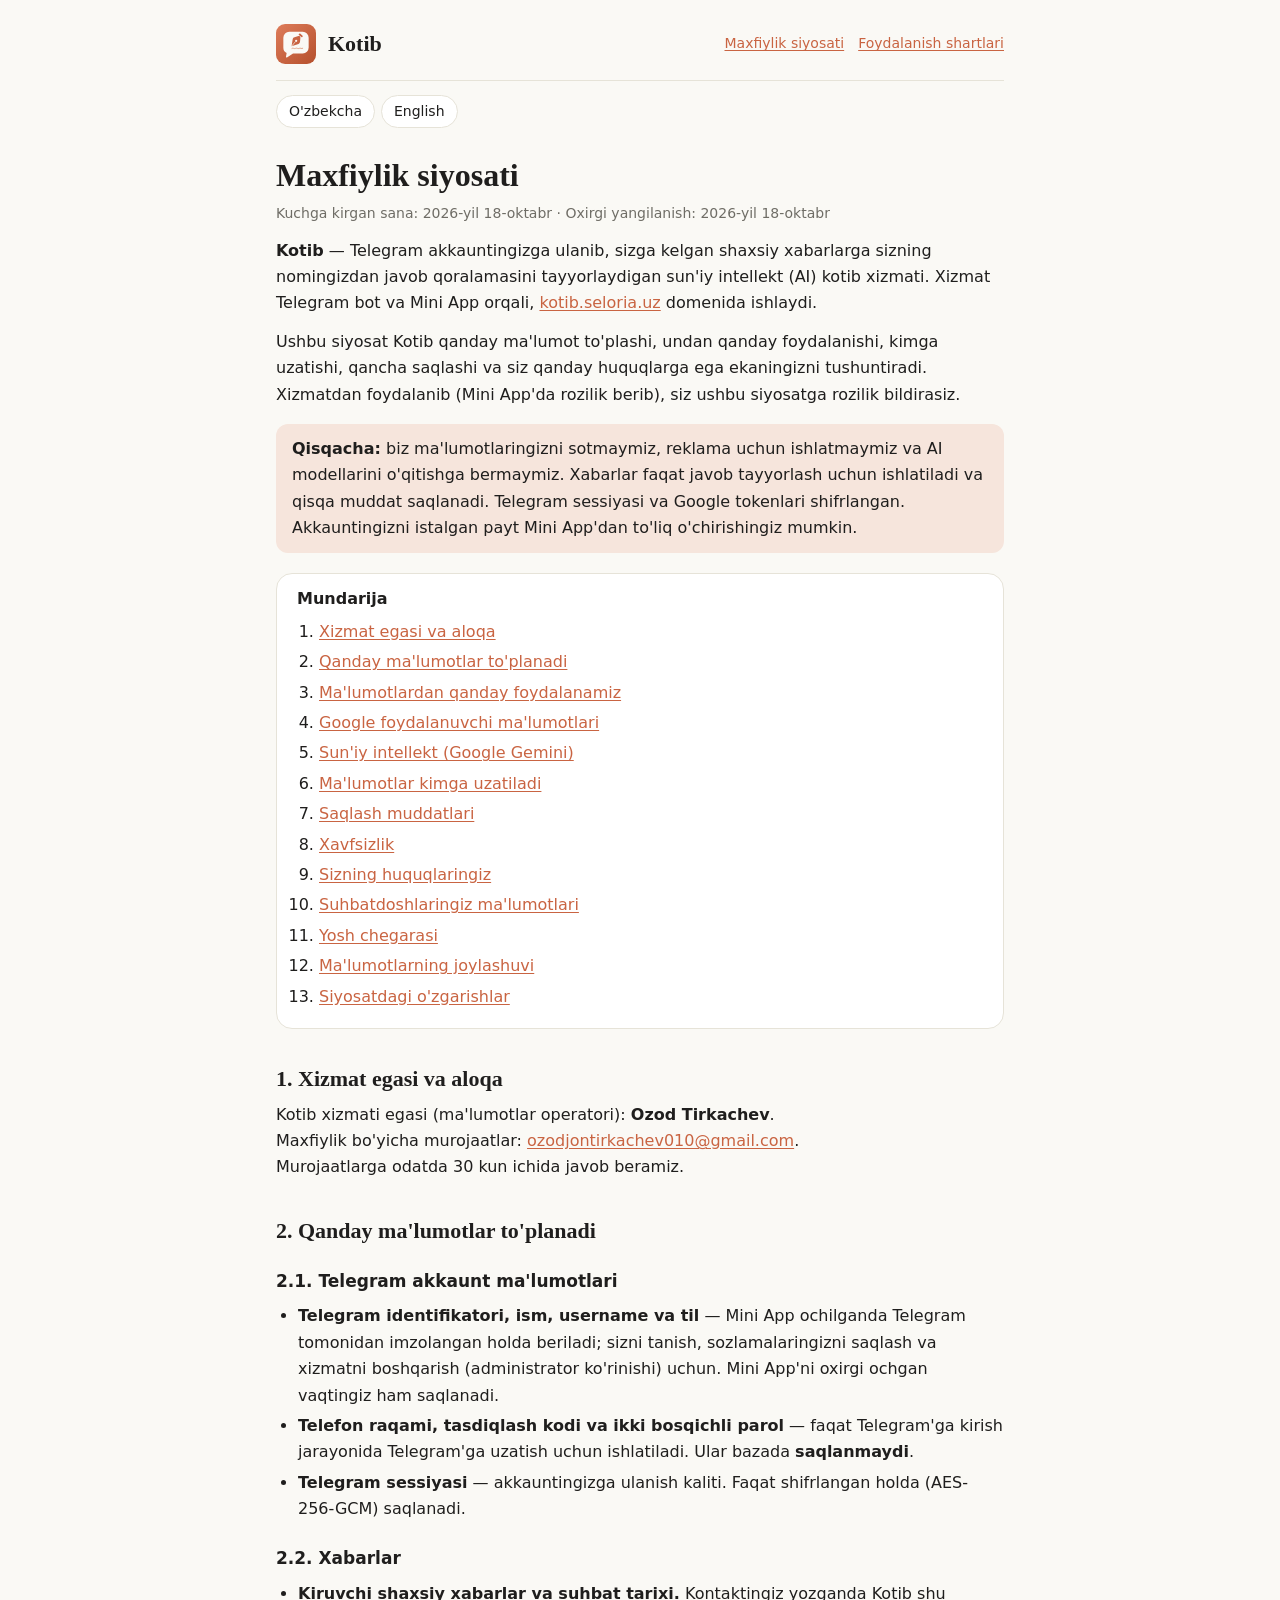
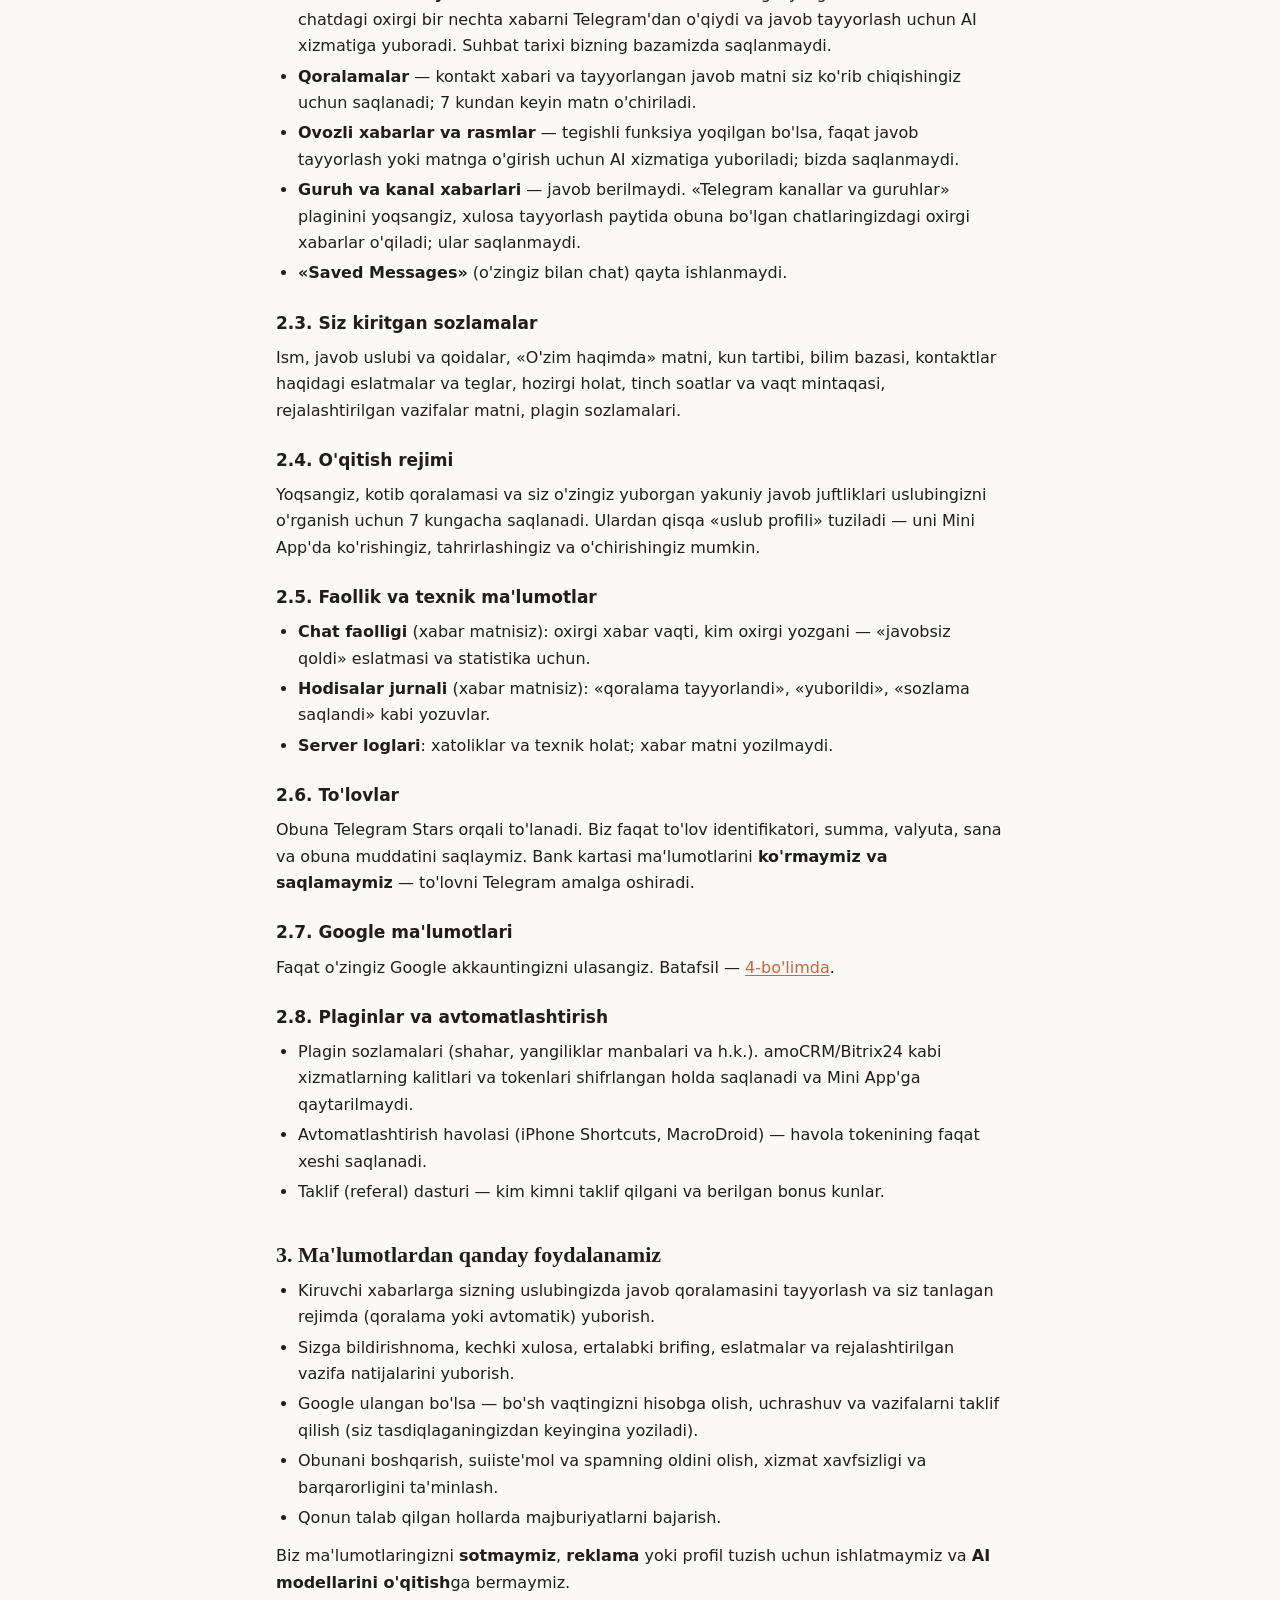
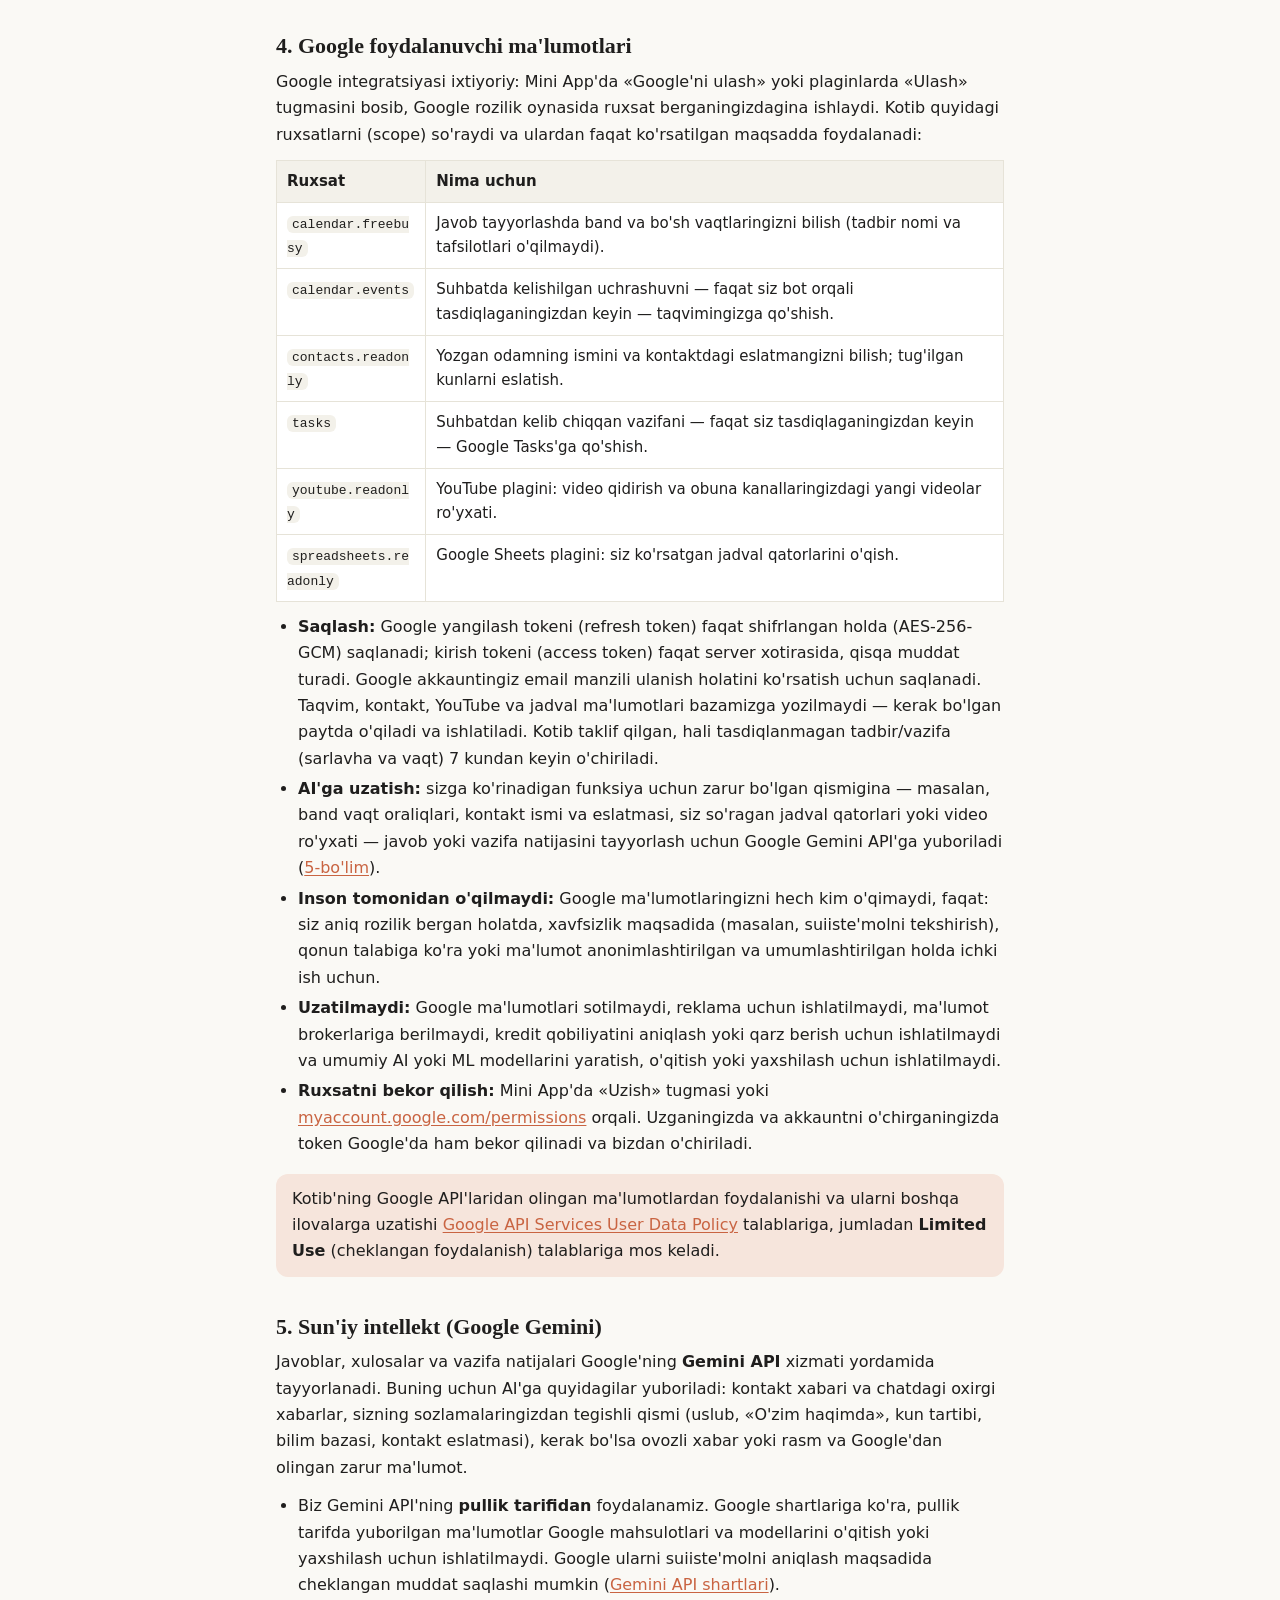
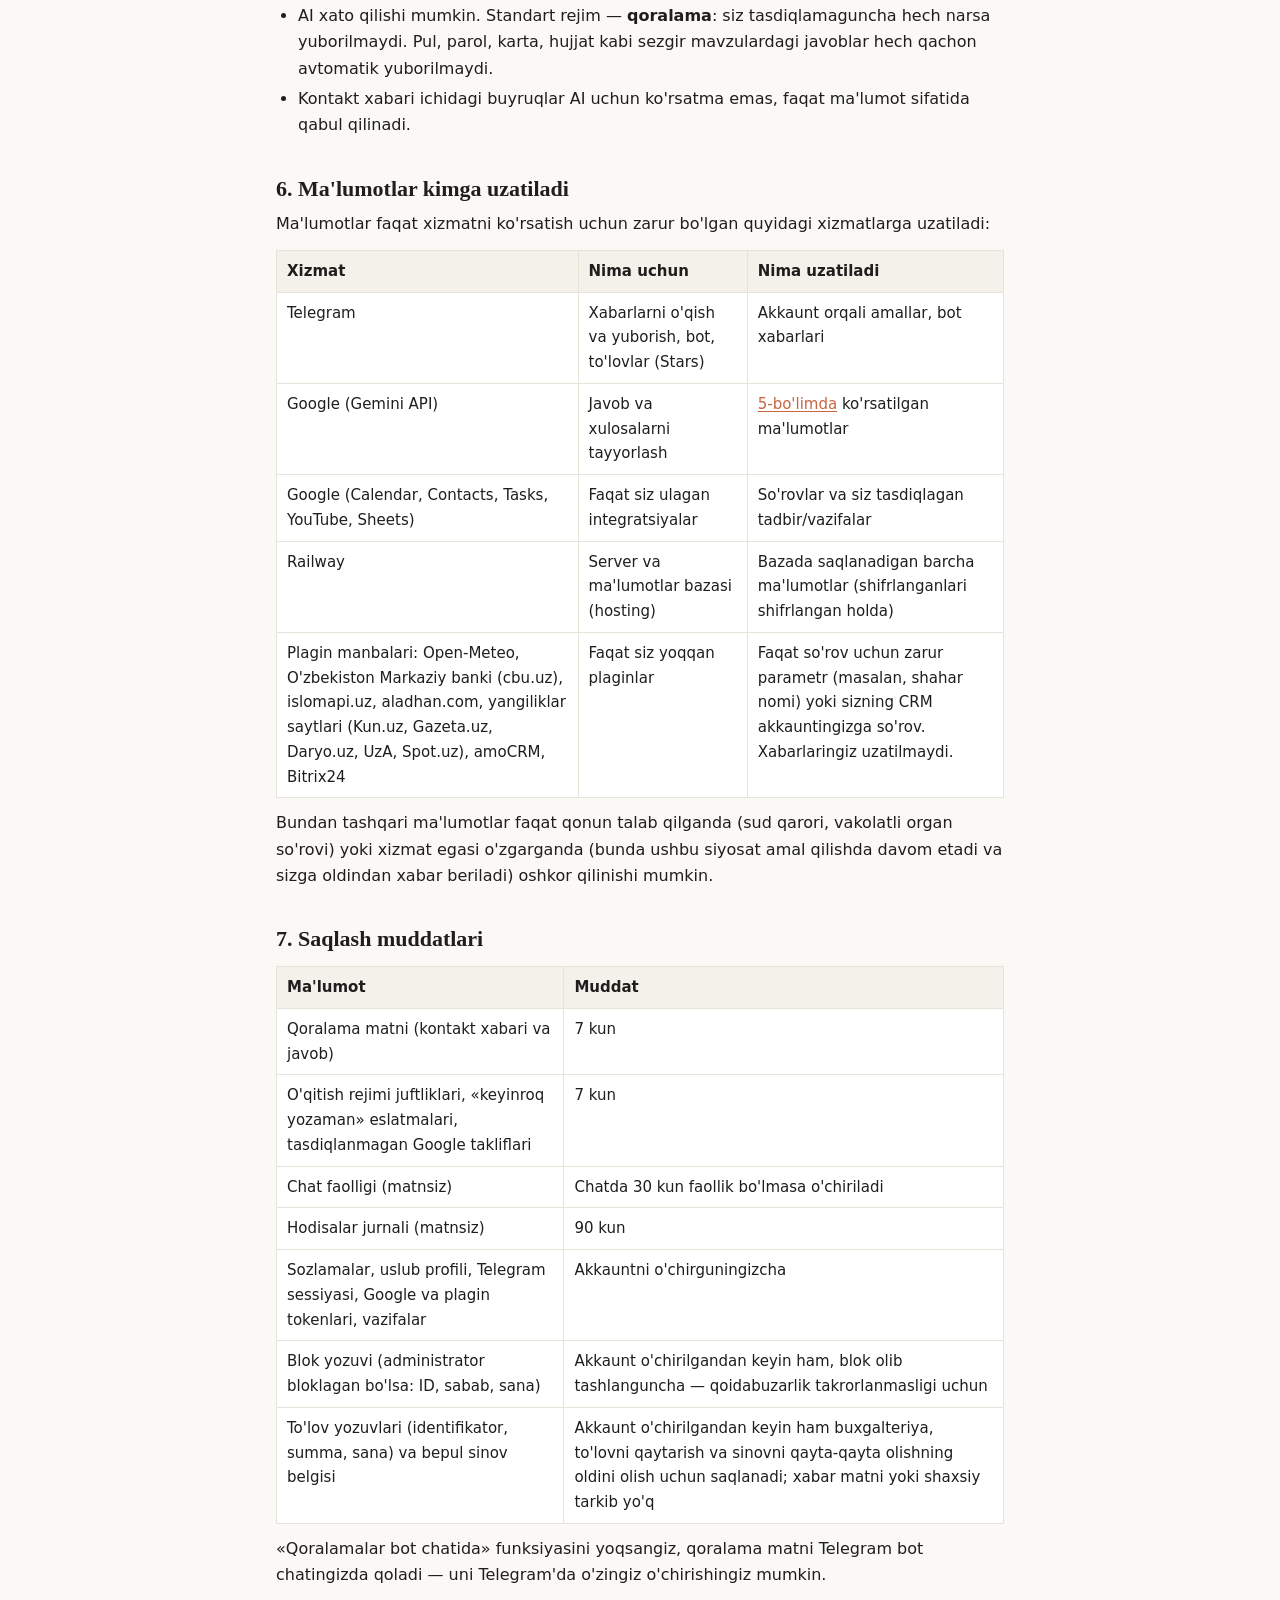
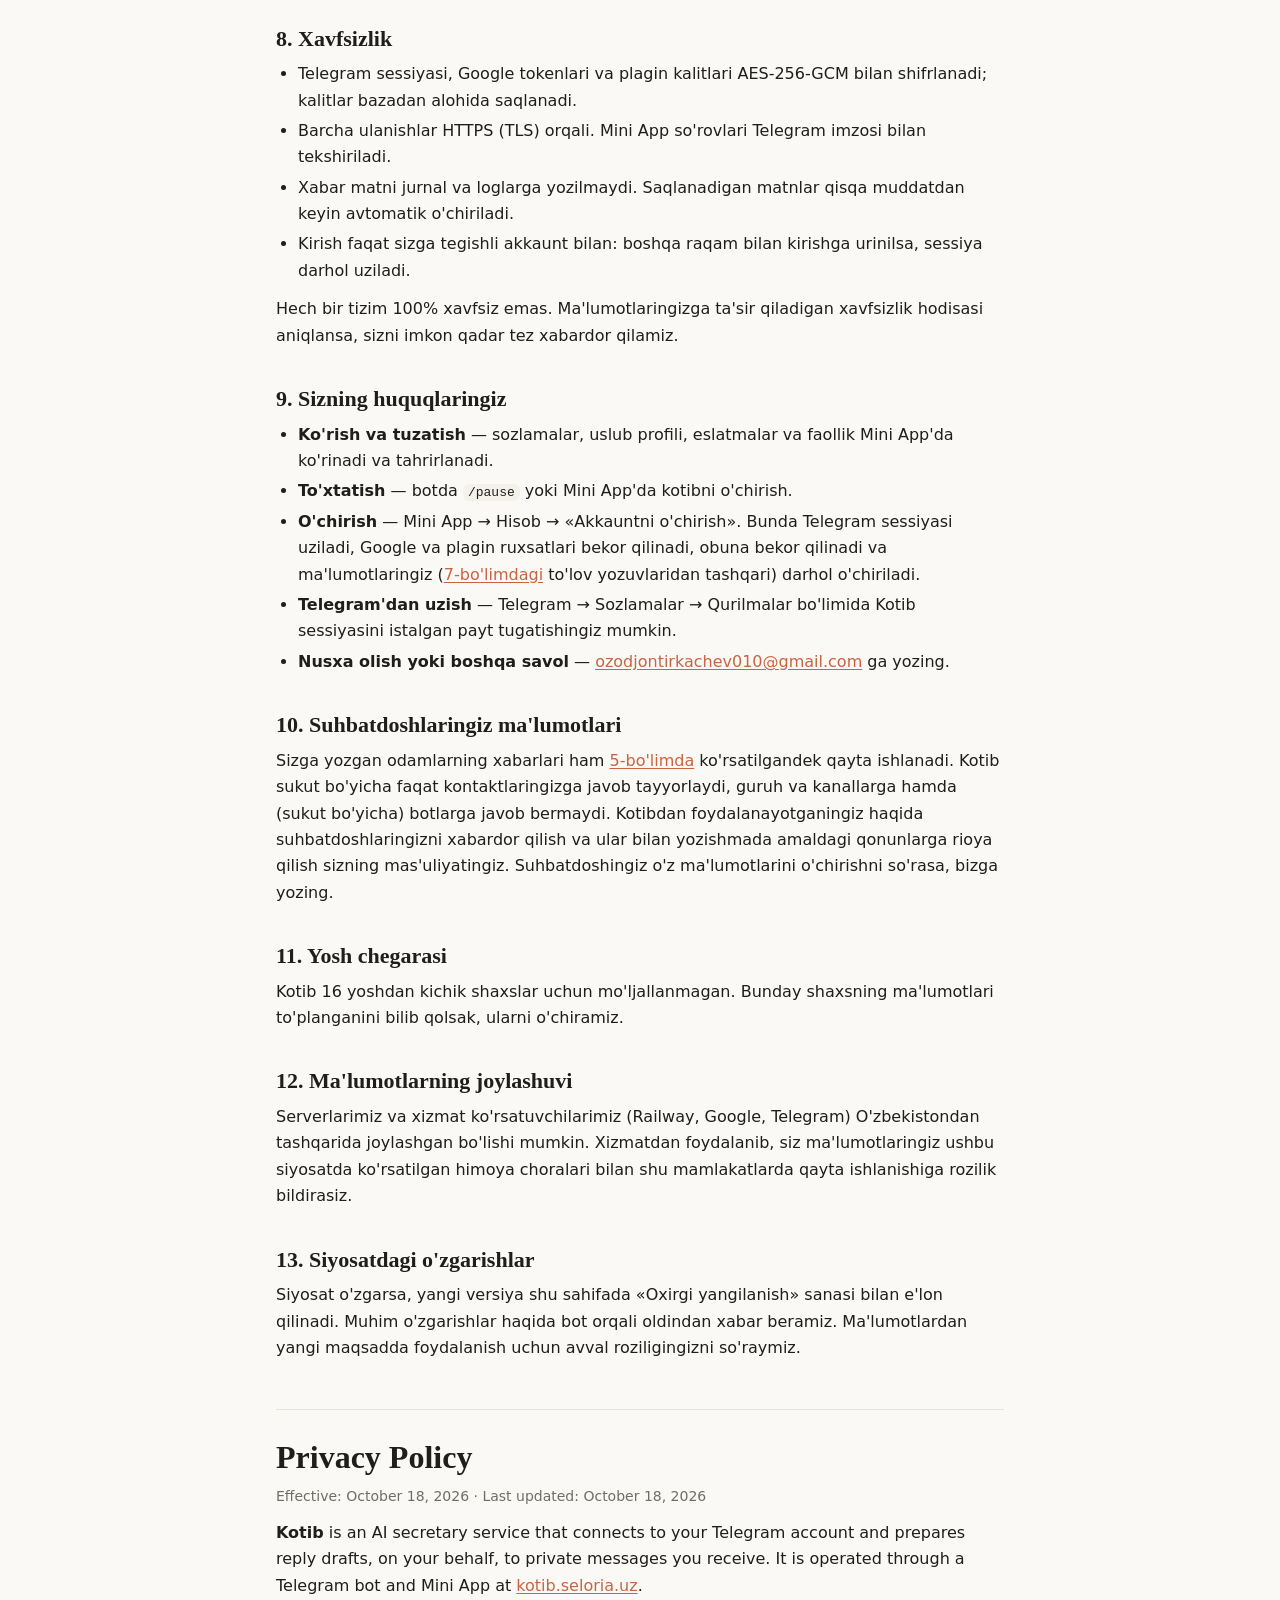
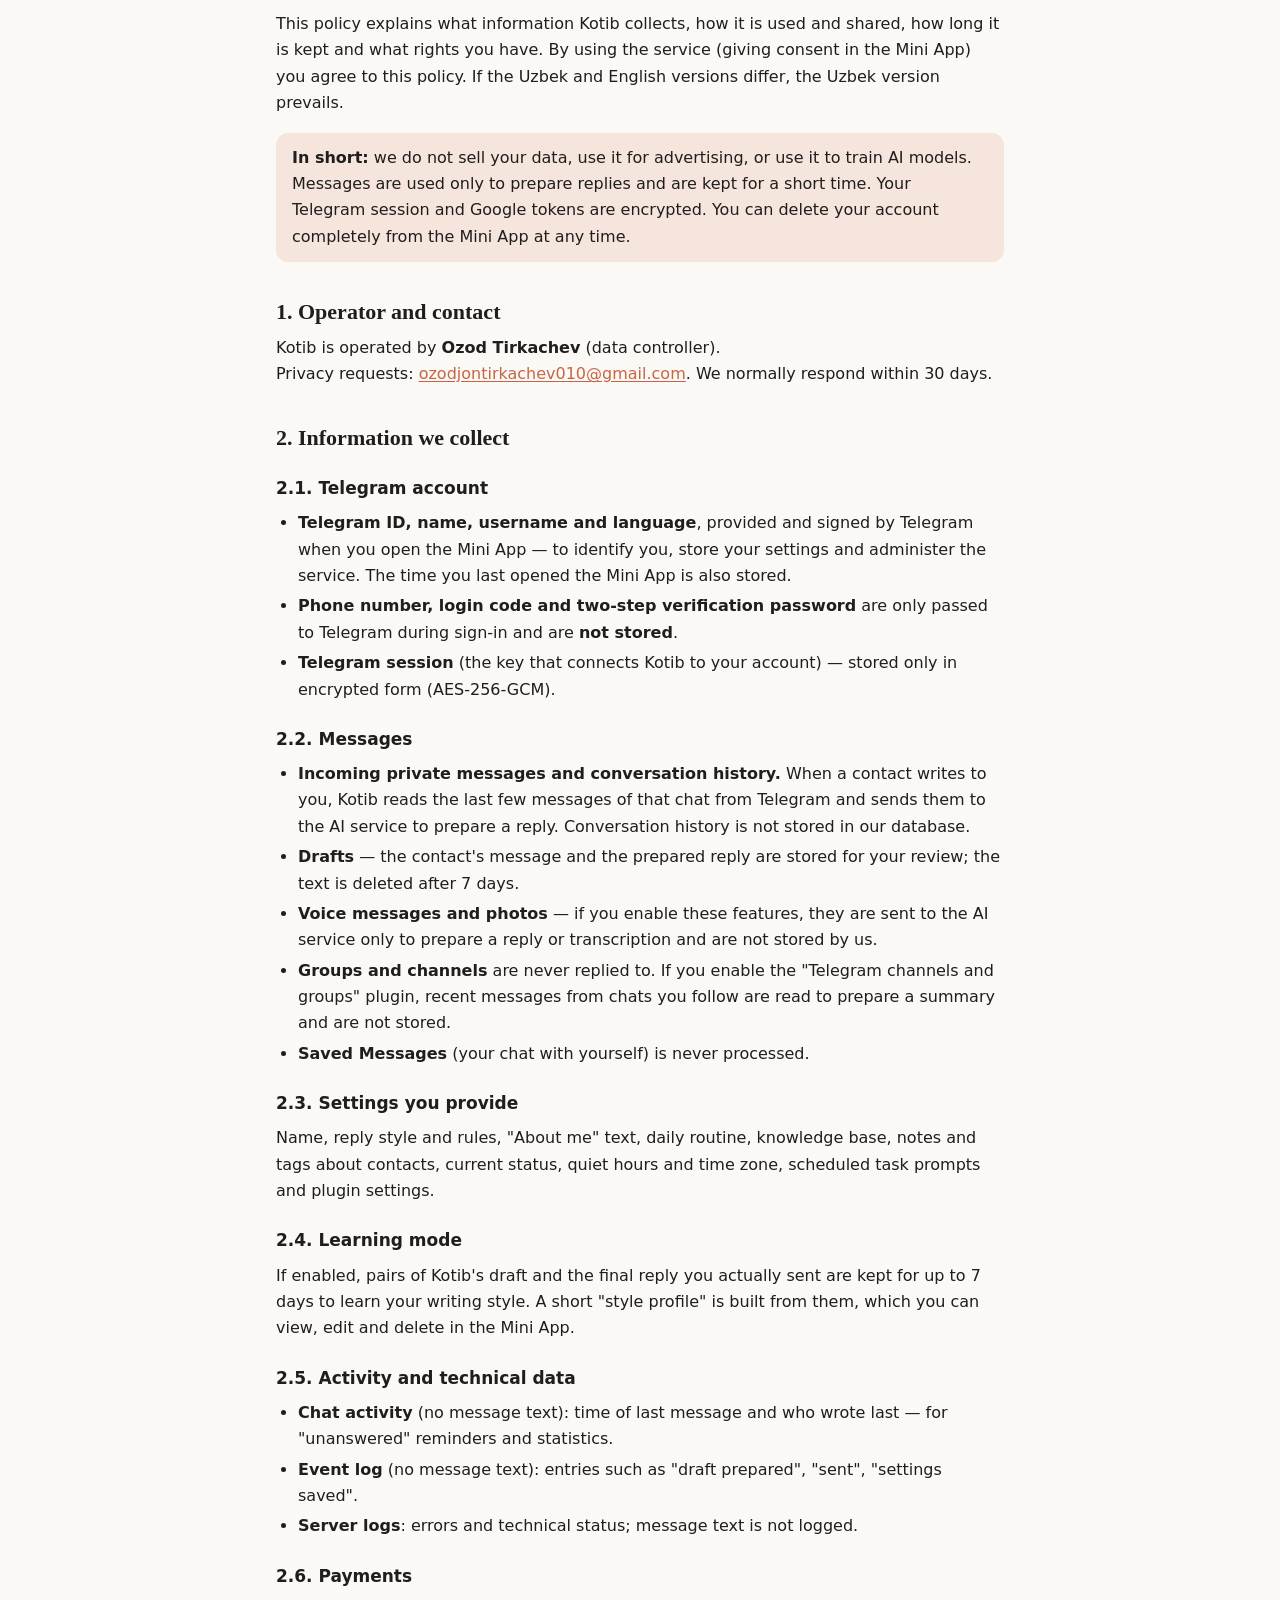
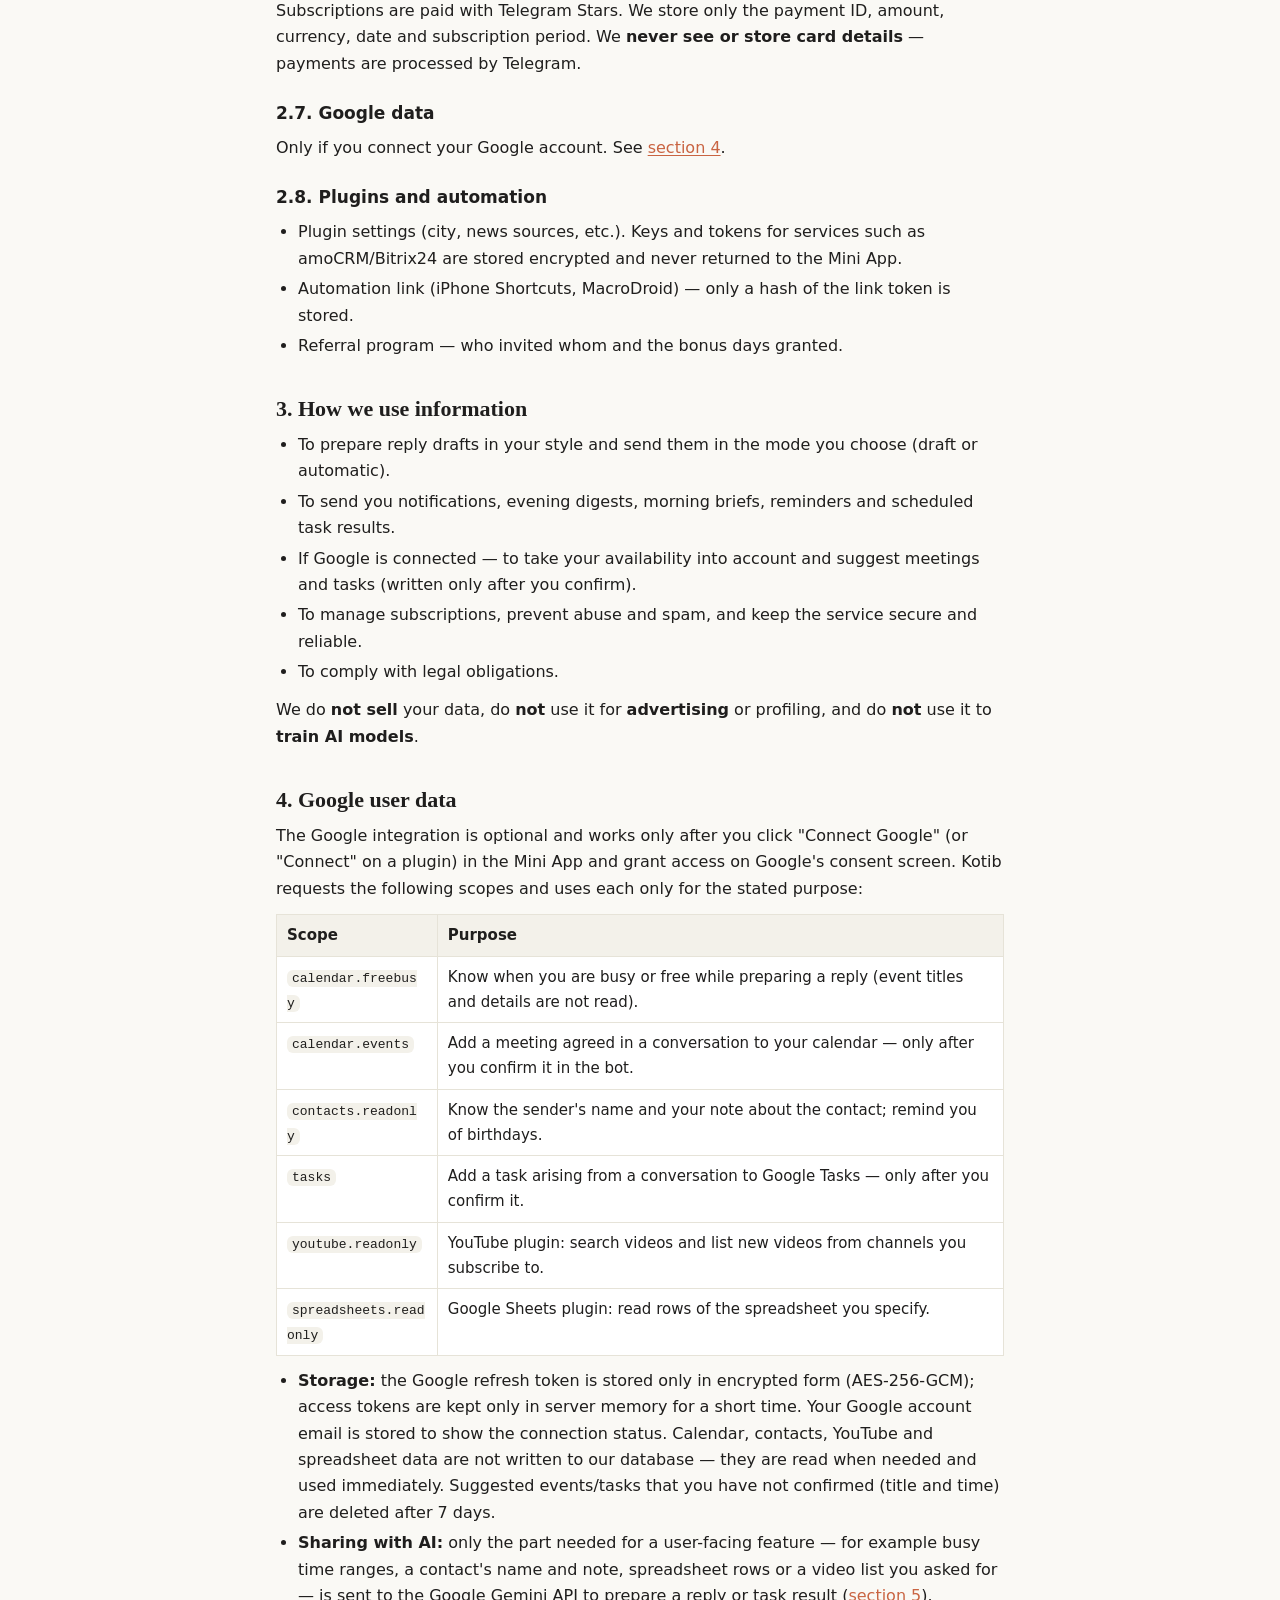
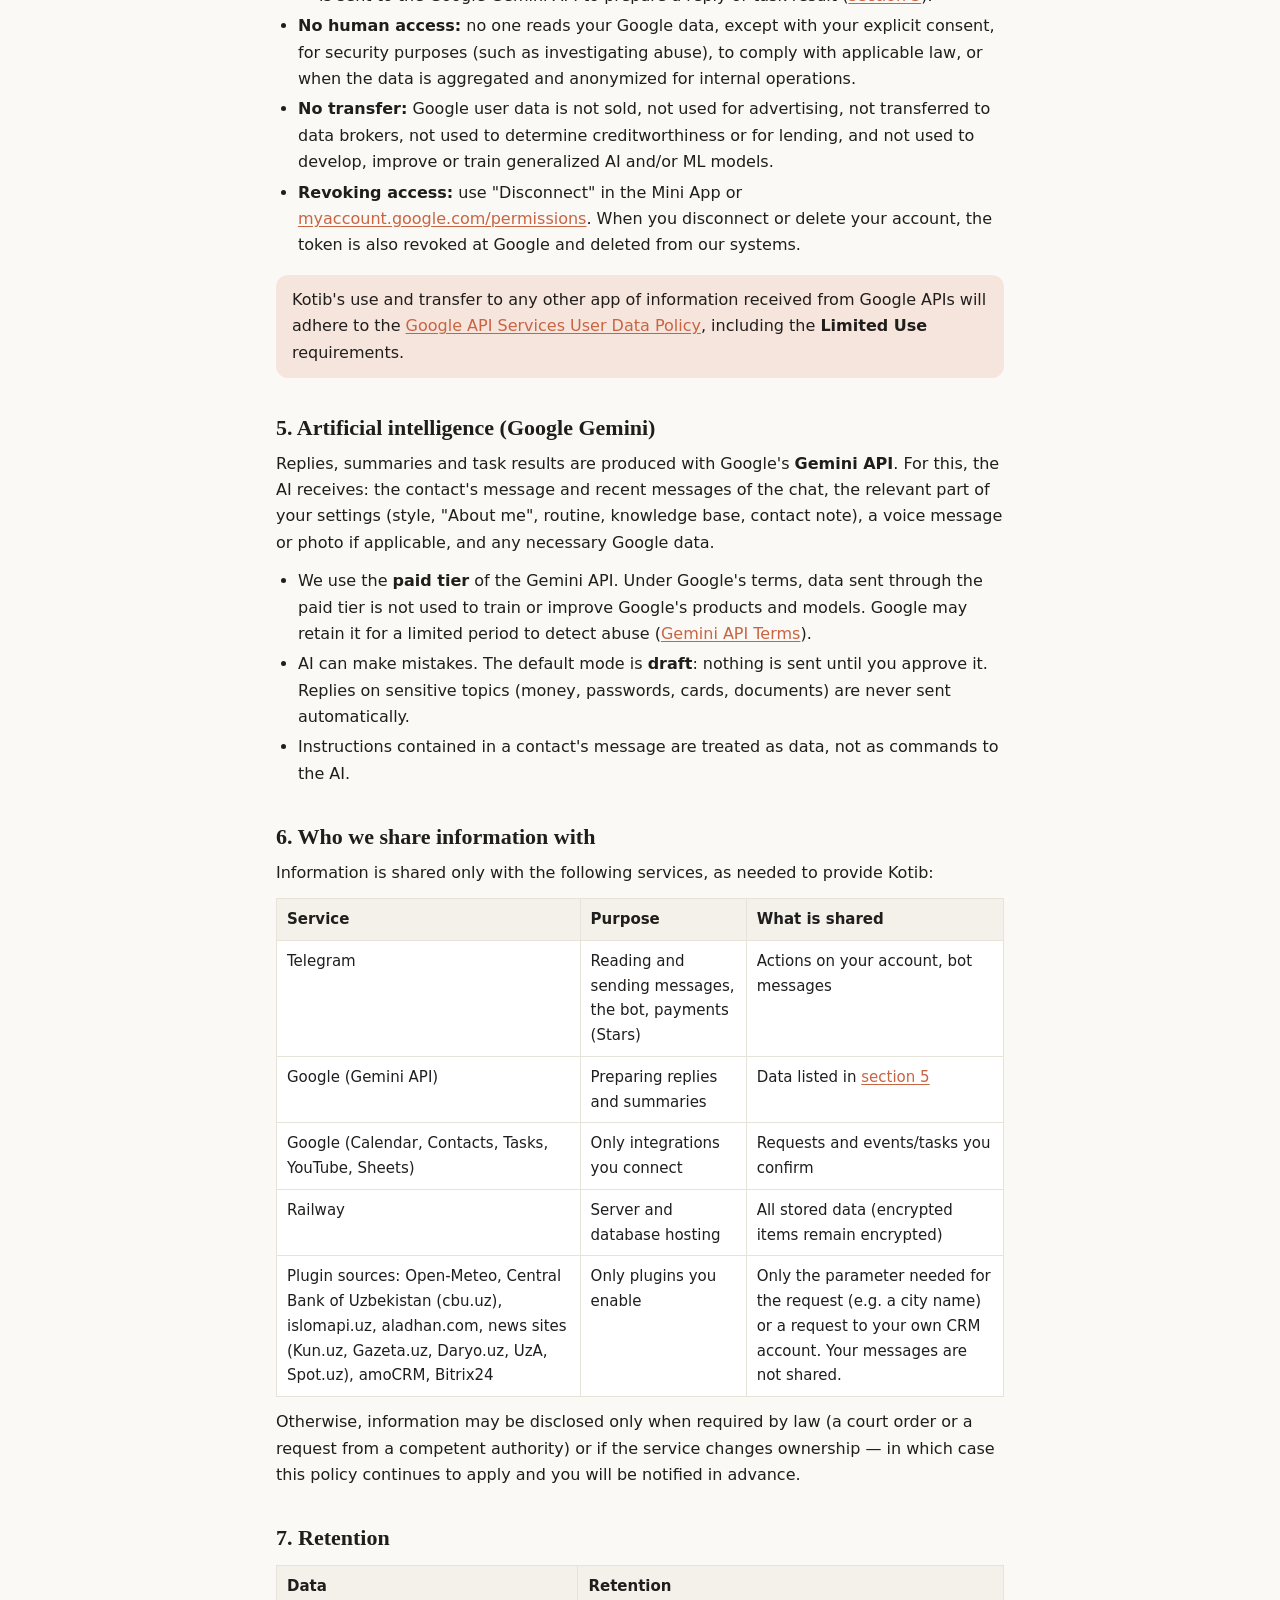
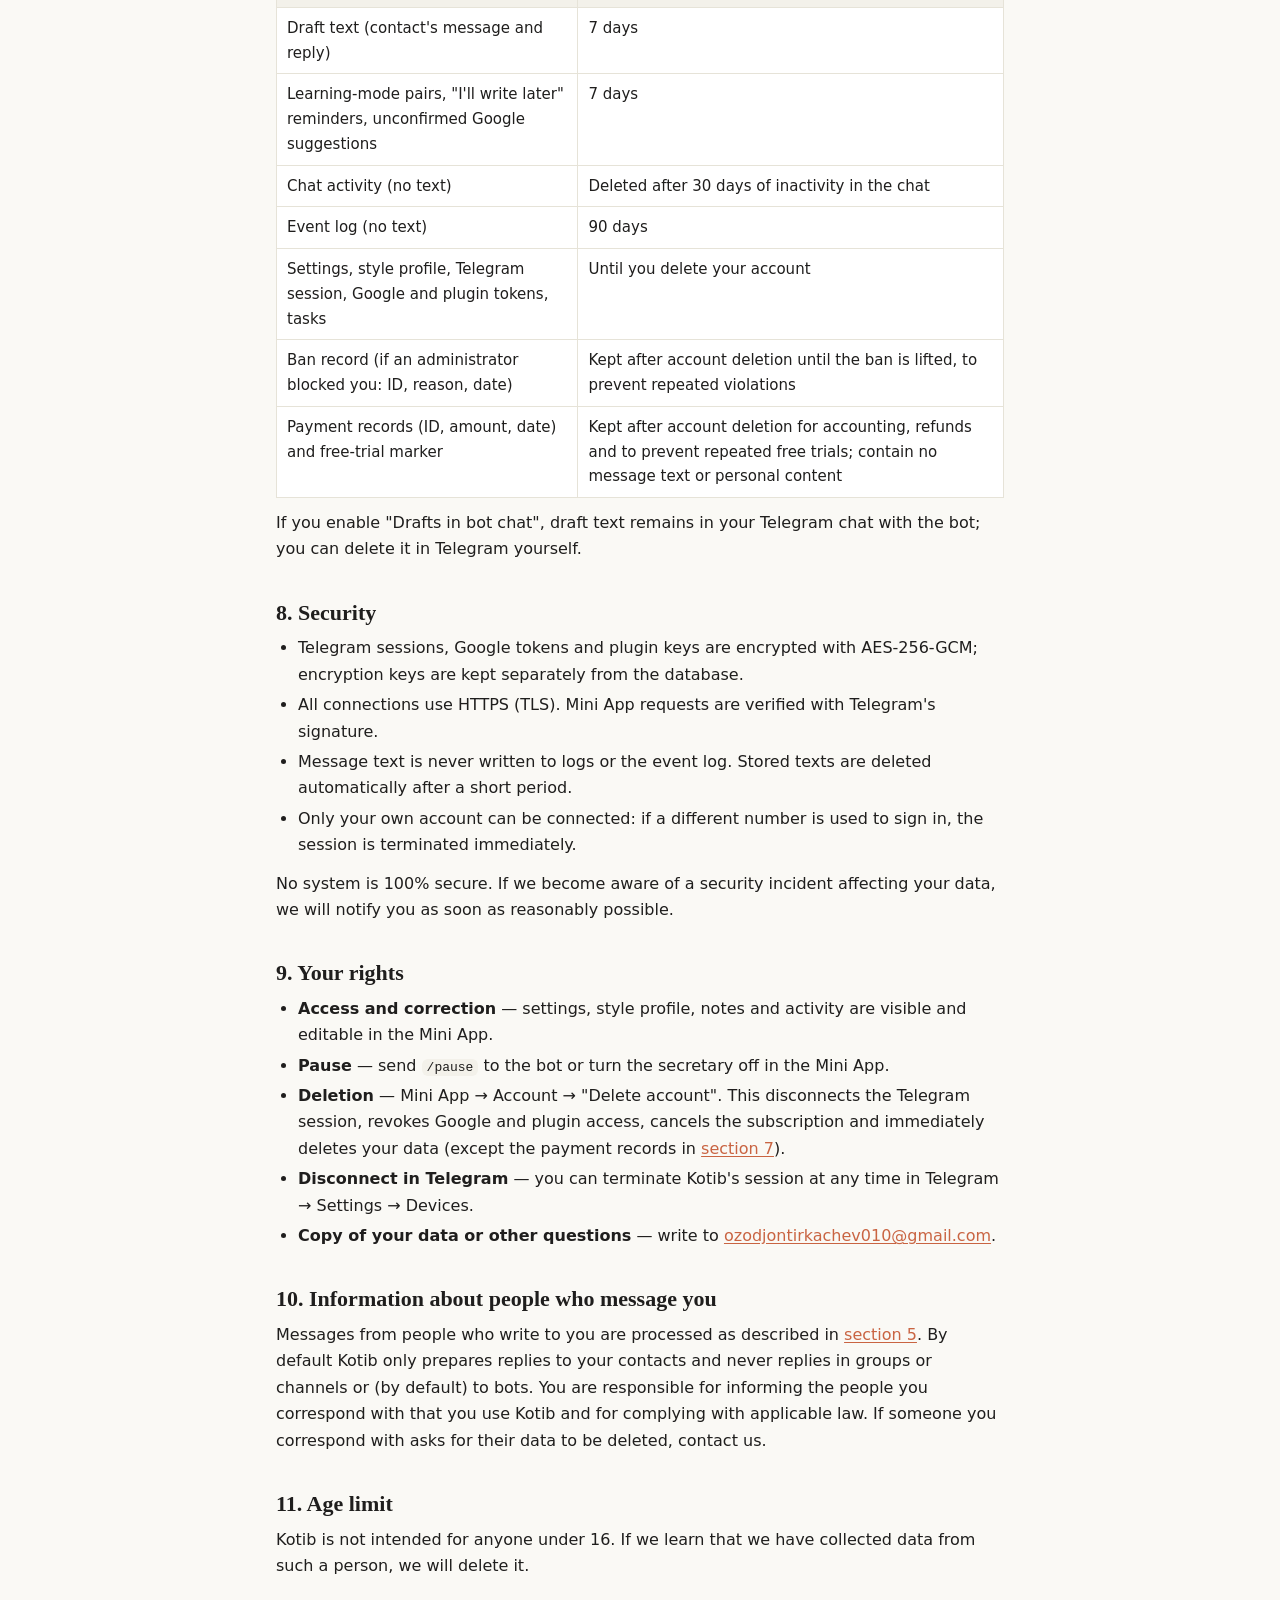
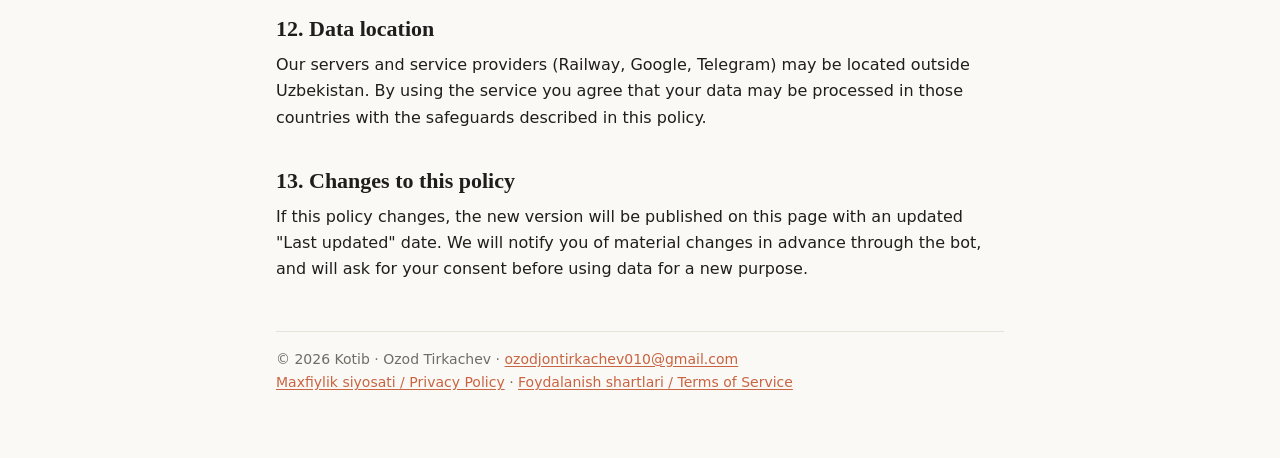
==== commit 0dd5bc3c: "Admin paneli: foydalanuvchilar, xavfsizlik va xavf baholash, sovg'a obuna, bloklash - Mini App'da fa" ====
--- a/webapp/privacy.html
+++ b/webapp/privacy.html
@@ -57,7 +57,7 @@
 <h2 id="uz-data">2. Qanday ma'lumotlar to'planadi</h2>
 <h3>2.1. Telegram akkaunt ma'lumotlari</h3>
 <ul>
-  <li><strong>Telegram identifikatori, ism va til</strong> — Mini App ochilganda Telegram tomonidan imzolangan holda beriladi; sizni tanish va sozlamalaringizni saqlash uchun.</li>
+  <li><strong>Telegram identifikatori, ism, username va til</strong> — Mini App ochilganda Telegram tomonidan imzolangan holda beriladi; sizni tanish, sozlamalaringizni saqlash va xizmatni boshqarish (administrator ko'rinishi) uchun. Mini App'ni oxirgi ochgan vaqtingiz ham saqlanadi.</li>
   <li><strong>Telefon raqami, tasdiqlash kodi va ikki bosqichli parol</strong> — faqat Telegram'ga kirish jarayonida Telegram'ga uzatish uchun ishlatiladi. Ular bazada <strong>saqlanmaydi</strong>.</li>
   <li><strong>Telegram sessiyasi</strong> — akkauntingizga ulanish kaliti. Faqat shifrlangan holda (AES-256-GCM) saqlanadi.</li>
 </ul>
@@ -151,6 +151,7 @@
 <tr><td>Chat faolligi (matnsiz)</td><td>Chatda 30 kun faollik bo'lmasa o'chiriladi</td></tr>
 <tr><td>Hodisalar jurnali (matnsiz)</td><td>90 kun</td></tr>
 <tr><td>Sozlamalar, uslub profili, Telegram sessiyasi, Google va plagin tokenlari, vazifalar</td><td>Akkauntni o'chirguningizcha</td></tr>
+<tr><td>Blok yozuvi (administrator bloklagan bo'lsa: ID, sabab, sana)</td><td>Akkaunt o'chirilgandan keyin ham, blok olib tashlanguncha — qoidabuzarlik takrorlanmasligi uchun</td></tr>
 <tr><td>To'lov yozuvlari (identifikator, summa, sana) va bepul sinov belgisi</td><td>Akkaunt o'chirilgandan keyin ham buxgalteriya, to'lovni qaytarish va sinovni qayta-qayta olishning oldini olish uchun saqlanadi; xabar matni yoki shaxsiy tarkib yo'q</td></tr>
 </tbody></table></div>
 <p>«Qoralamalar bot chatida» funksiyasini yoqsangiz, qoralama matni Telegram bot chatingizda qoladi — uni Telegram'da o'zingiz o'chirishingiz mumkin.</p>
@@ -205,7 +206,7 @@
 <h2 id="en-data">2. Information we collect</h2>
 <h3>2.1. Telegram account</h3>
 <ul>
-  <li><strong>Telegram ID, name and language</strong>, provided and signed by Telegram when you open the Mini App — to identify you and store your settings.</li>
+  <li><strong>Telegram ID, name, username and language</strong>, provided and signed by Telegram when you open the Mini App — to identify you, store your settings and administer the service. The time you last opened the Mini App is also stored.</li>
   <li><strong>Phone number, login code and two-step verification password</strong> are only passed to Telegram during sign-in and are <strong>not stored</strong>.</li>
   <li><strong>Telegram session</strong> (the key that connects Kotib to your account) — stored only in encrypted form (AES-256-GCM).</li>
 </ul>
@@ -299,6 +300,7 @@
 <tr><td>Chat activity (no text)</td><td>Deleted after 30 days of inactivity in the chat</td></tr>
 <tr><td>Event log (no text)</td><td>90 days</td></tr>
 <tr><td>Settings, style profile, Telegram session, Google and plugin tokens, tasks</td><td>Until you delete your account</td></tr>
+<tr><td>Ban record (if an administrator blocked you: ID, reason, date)</td><td>Kept after account deletion until the ban is lifted, to prevent repeated violations</td></tr>
 <tr><td>Payment records (ID, amount, date) and free-trial marker</td><td>Kept after account deletion for accounting, refunds and to prevent repeated free trials; contain no message text or personal content</td></tr>
 </tbody></table></div>
 <p>If you enable "Drafts in bot chat", draft text remains in your Telegram chat with the bot; you can delete it in Telegram yourself.</p>
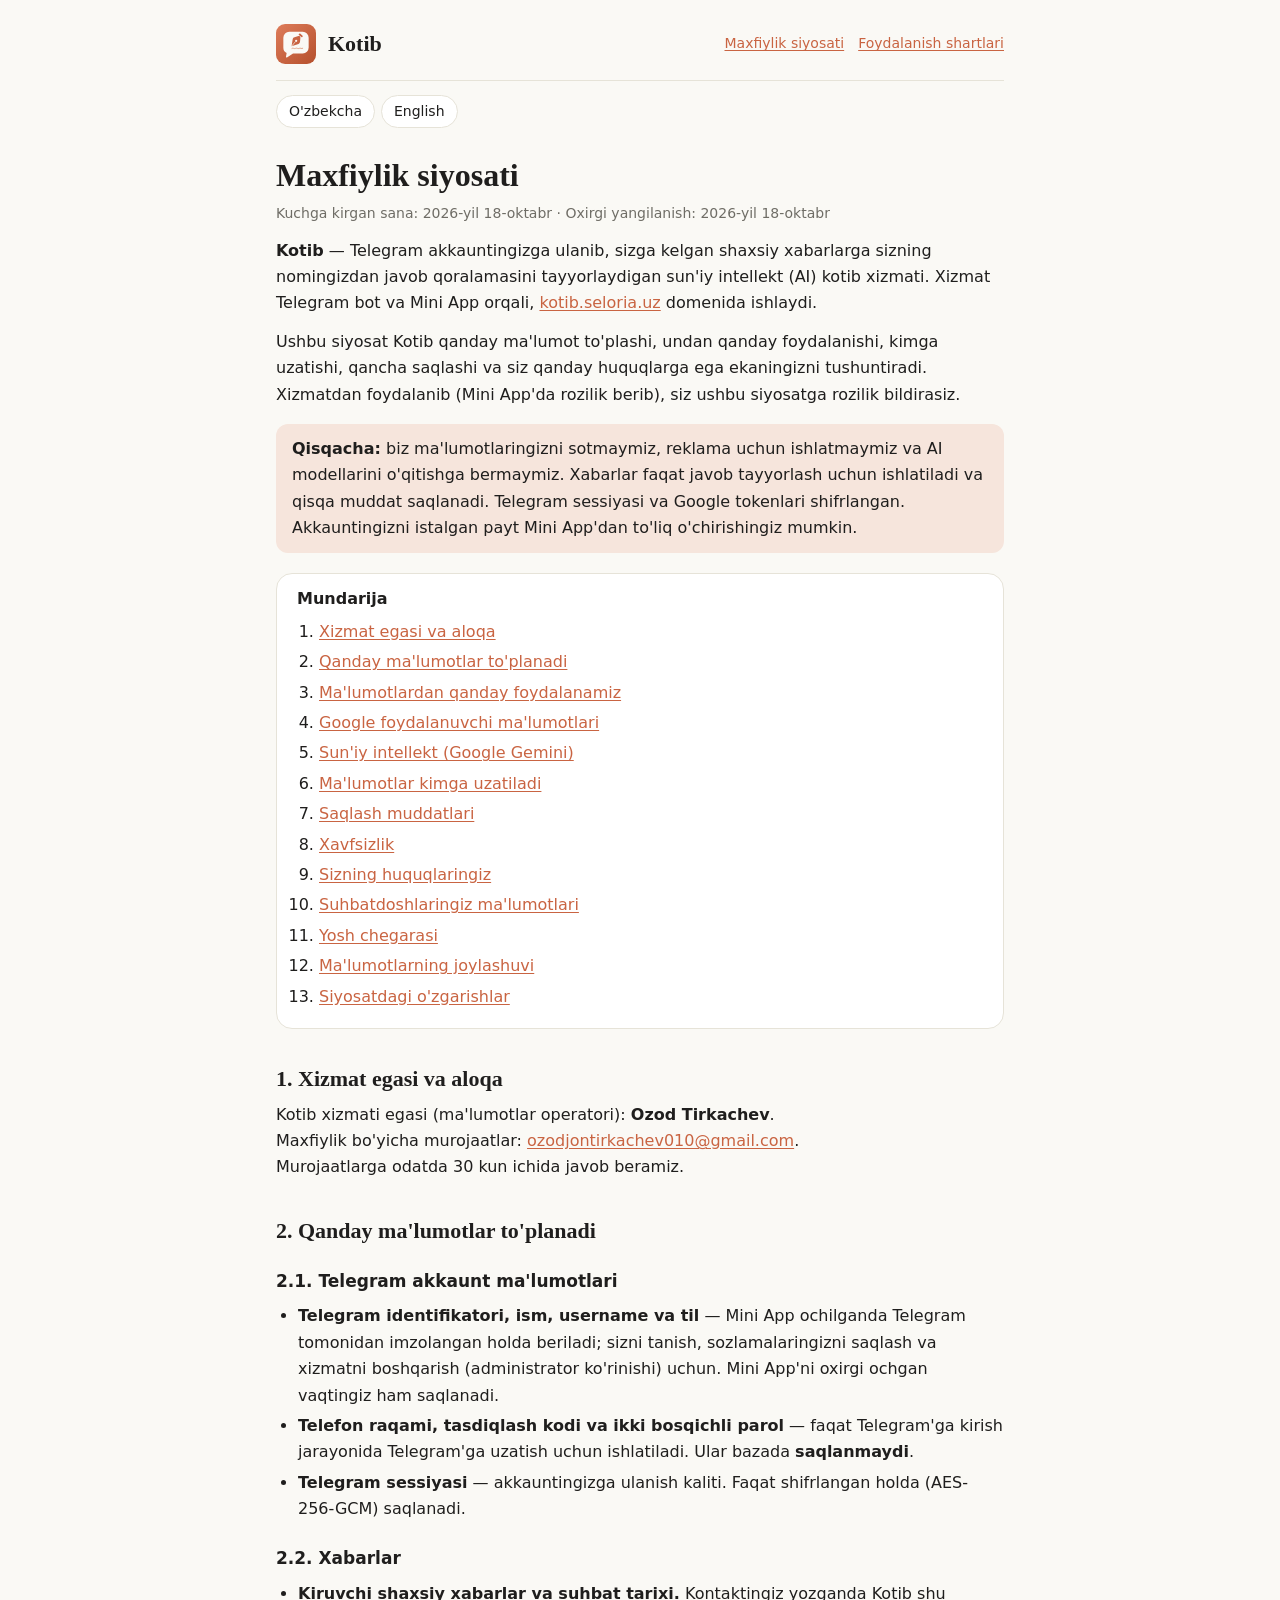
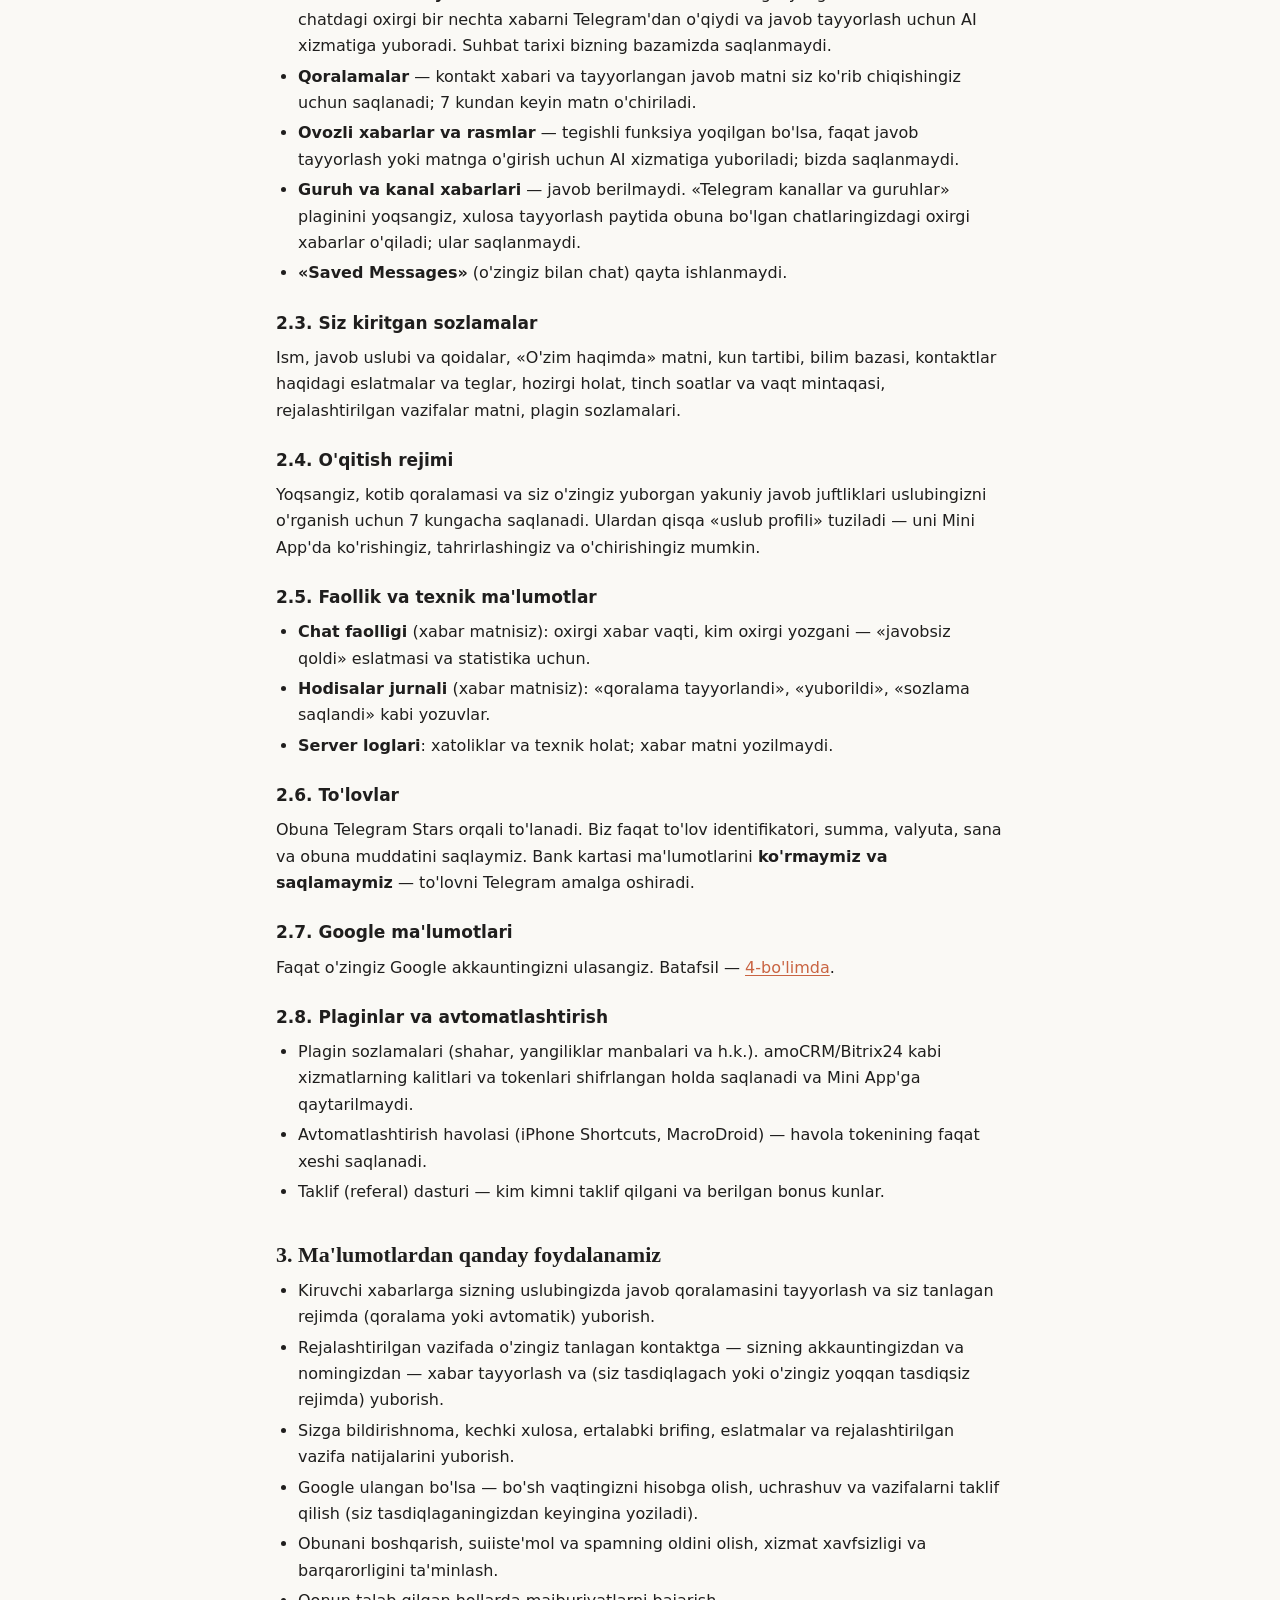
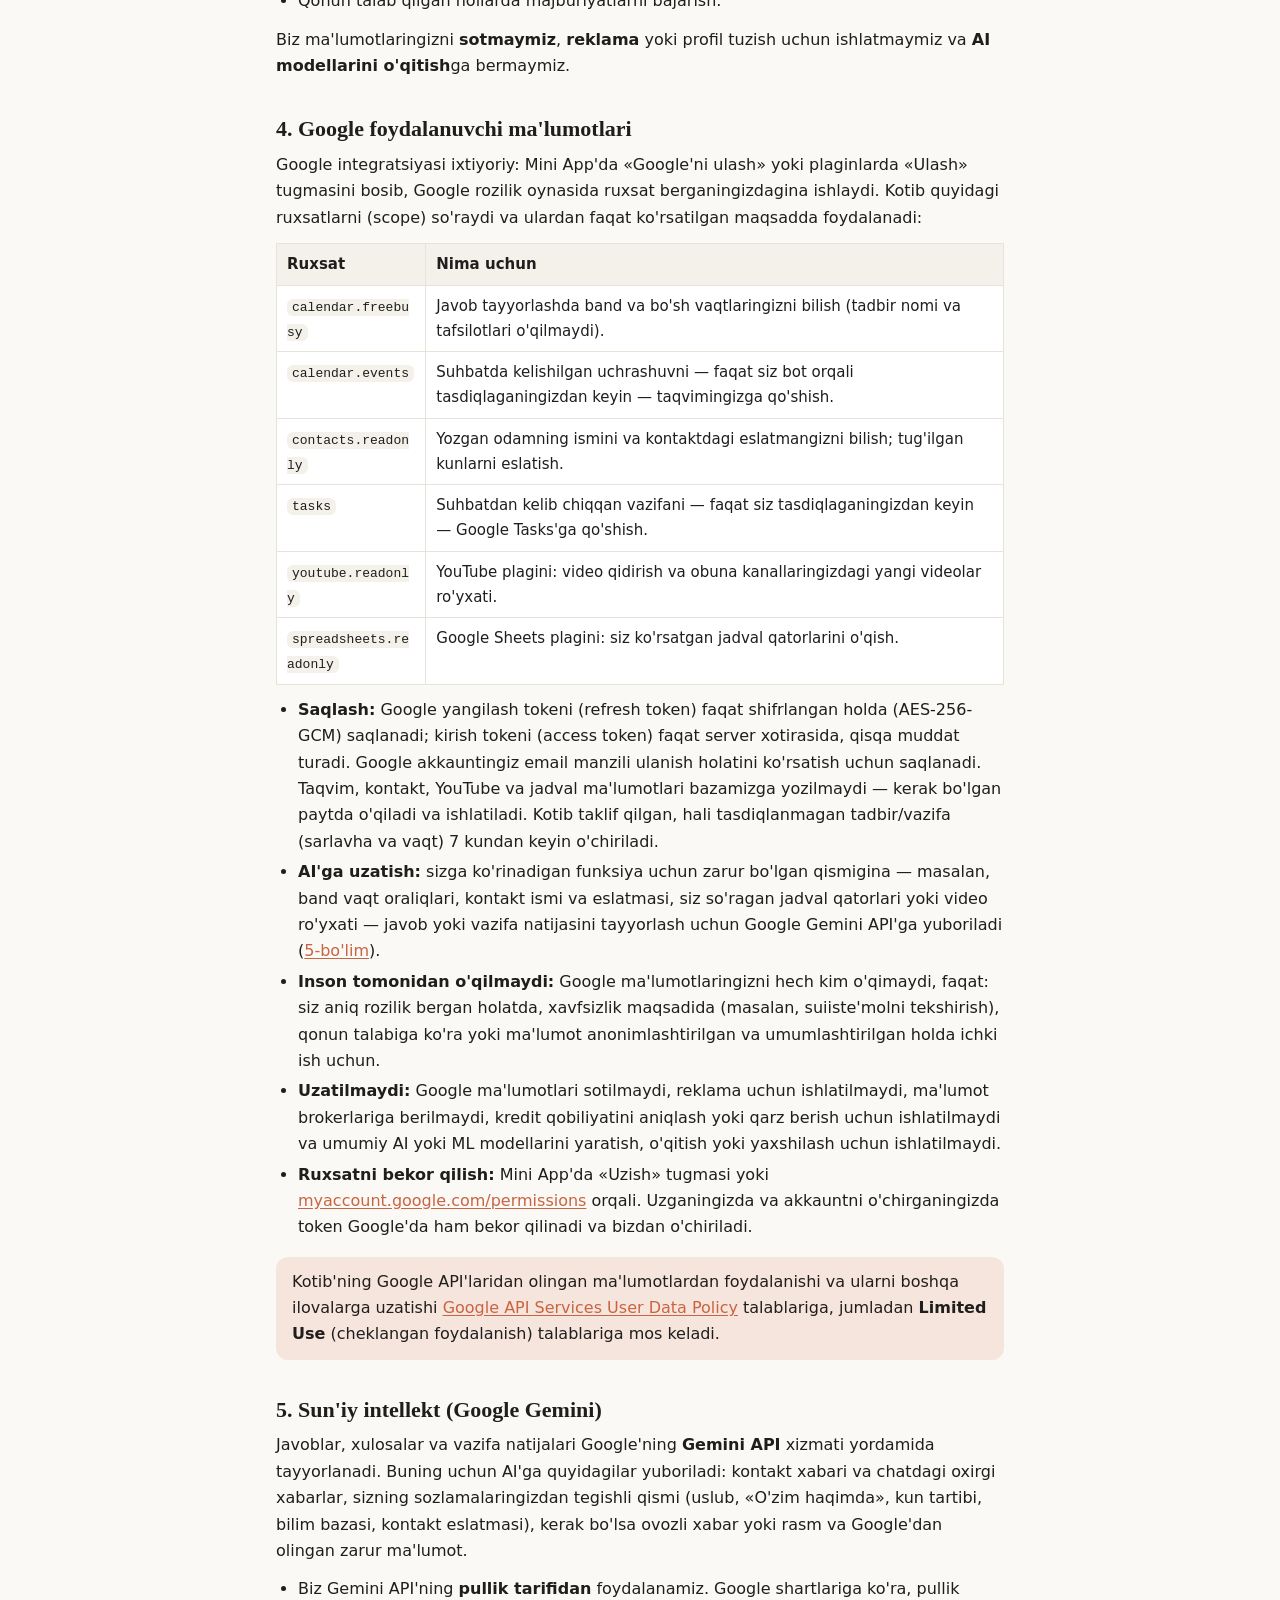
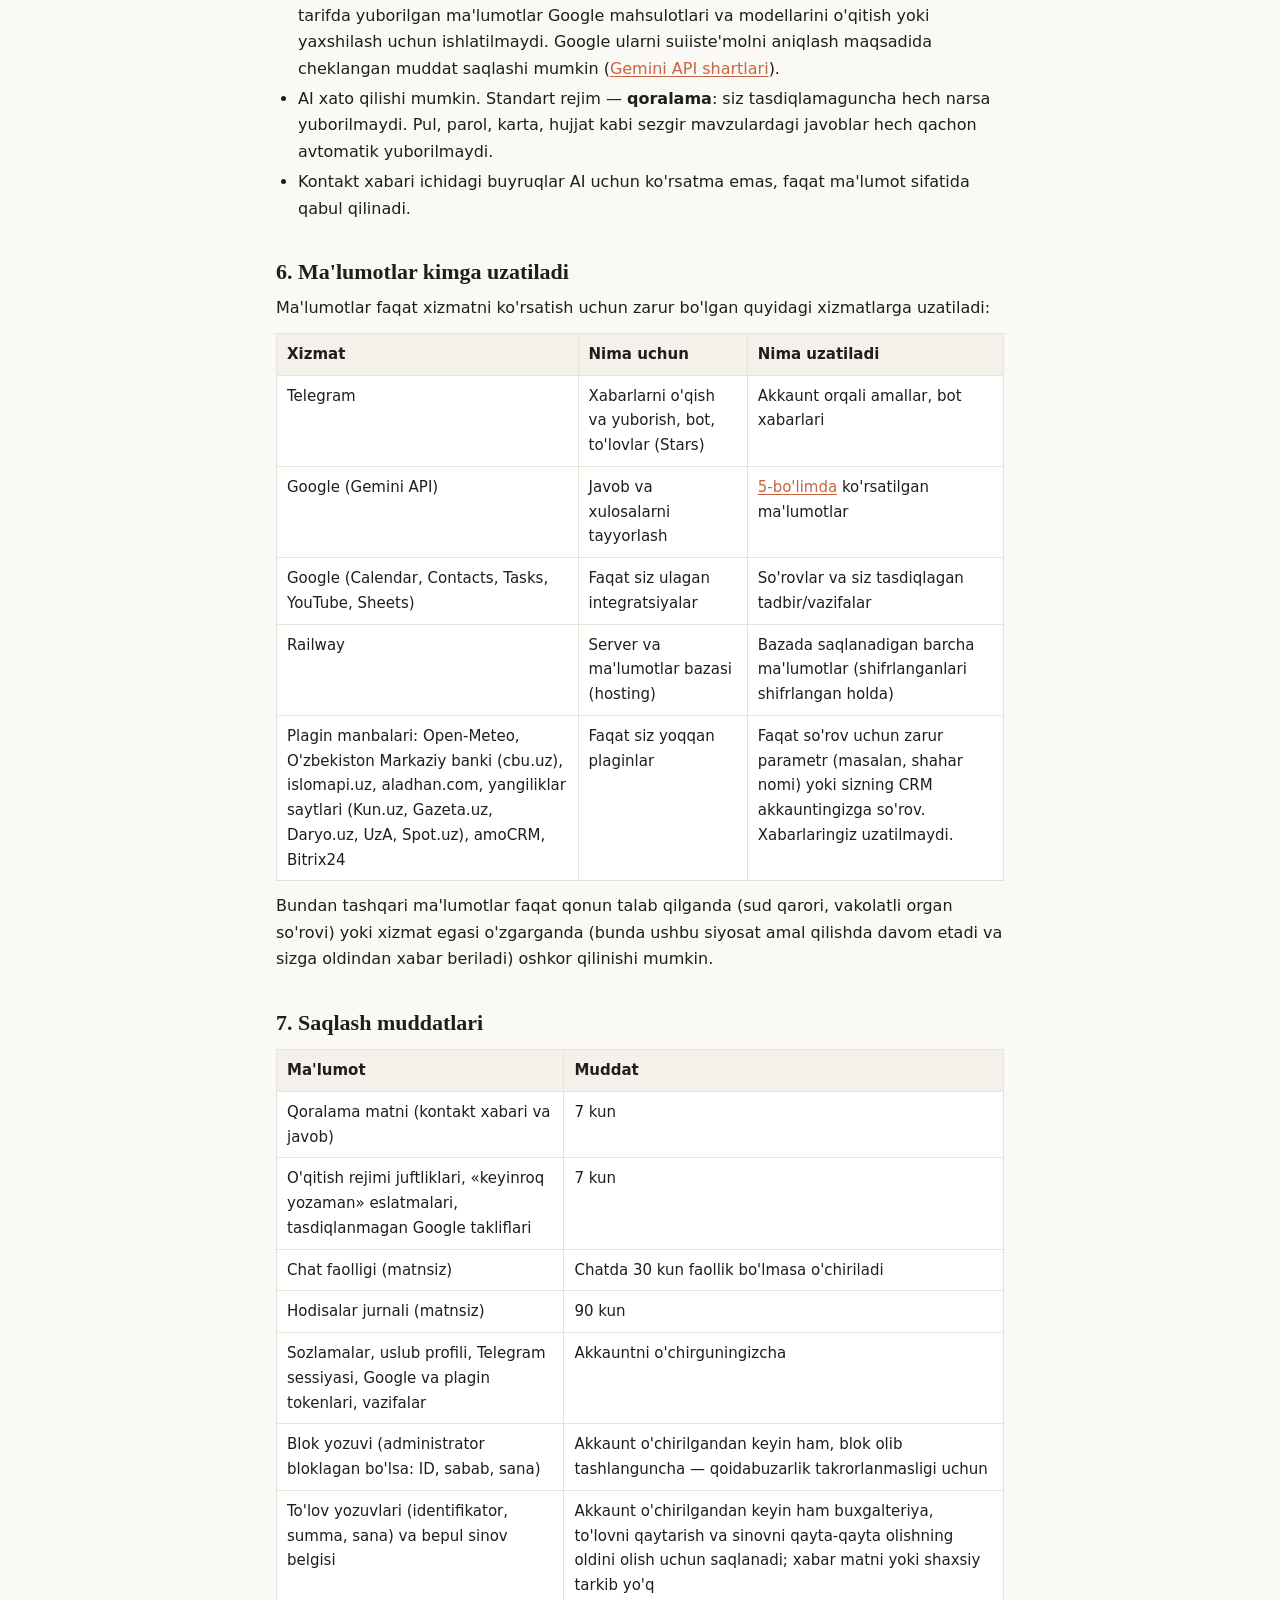
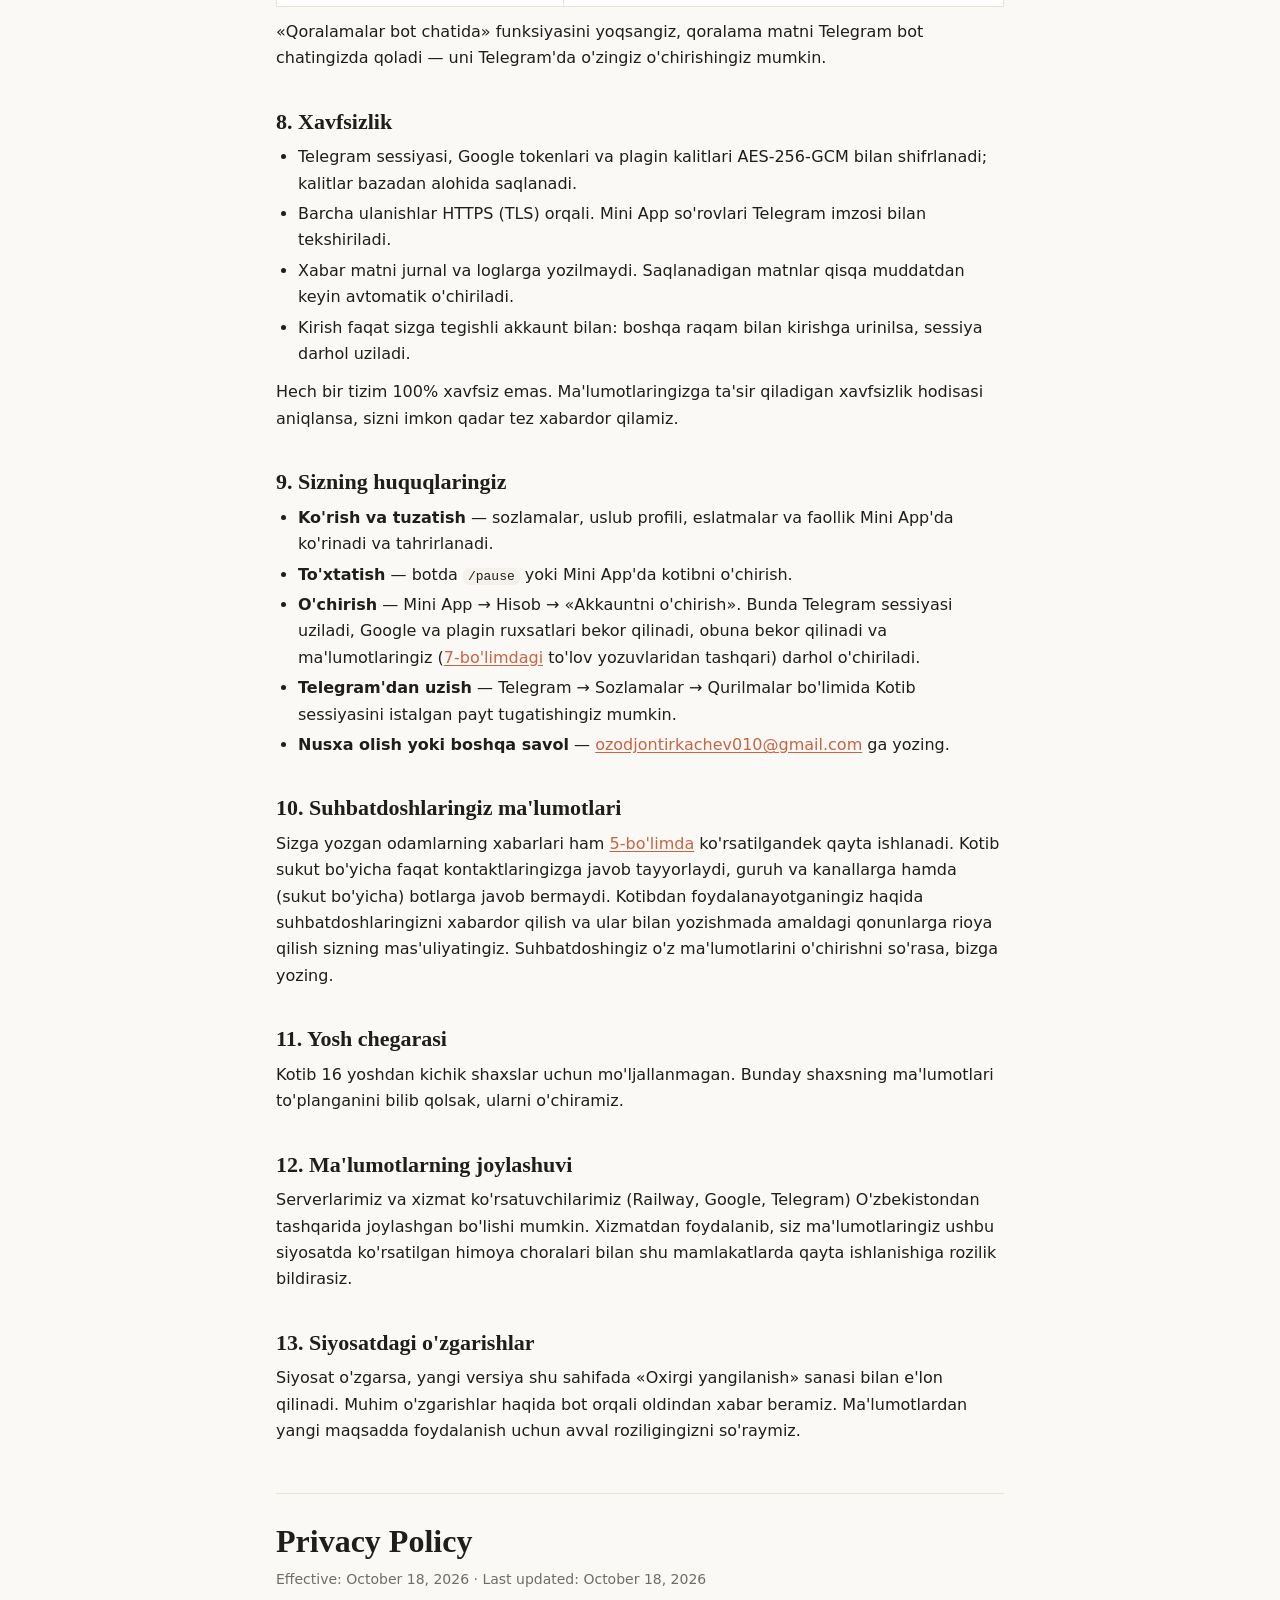
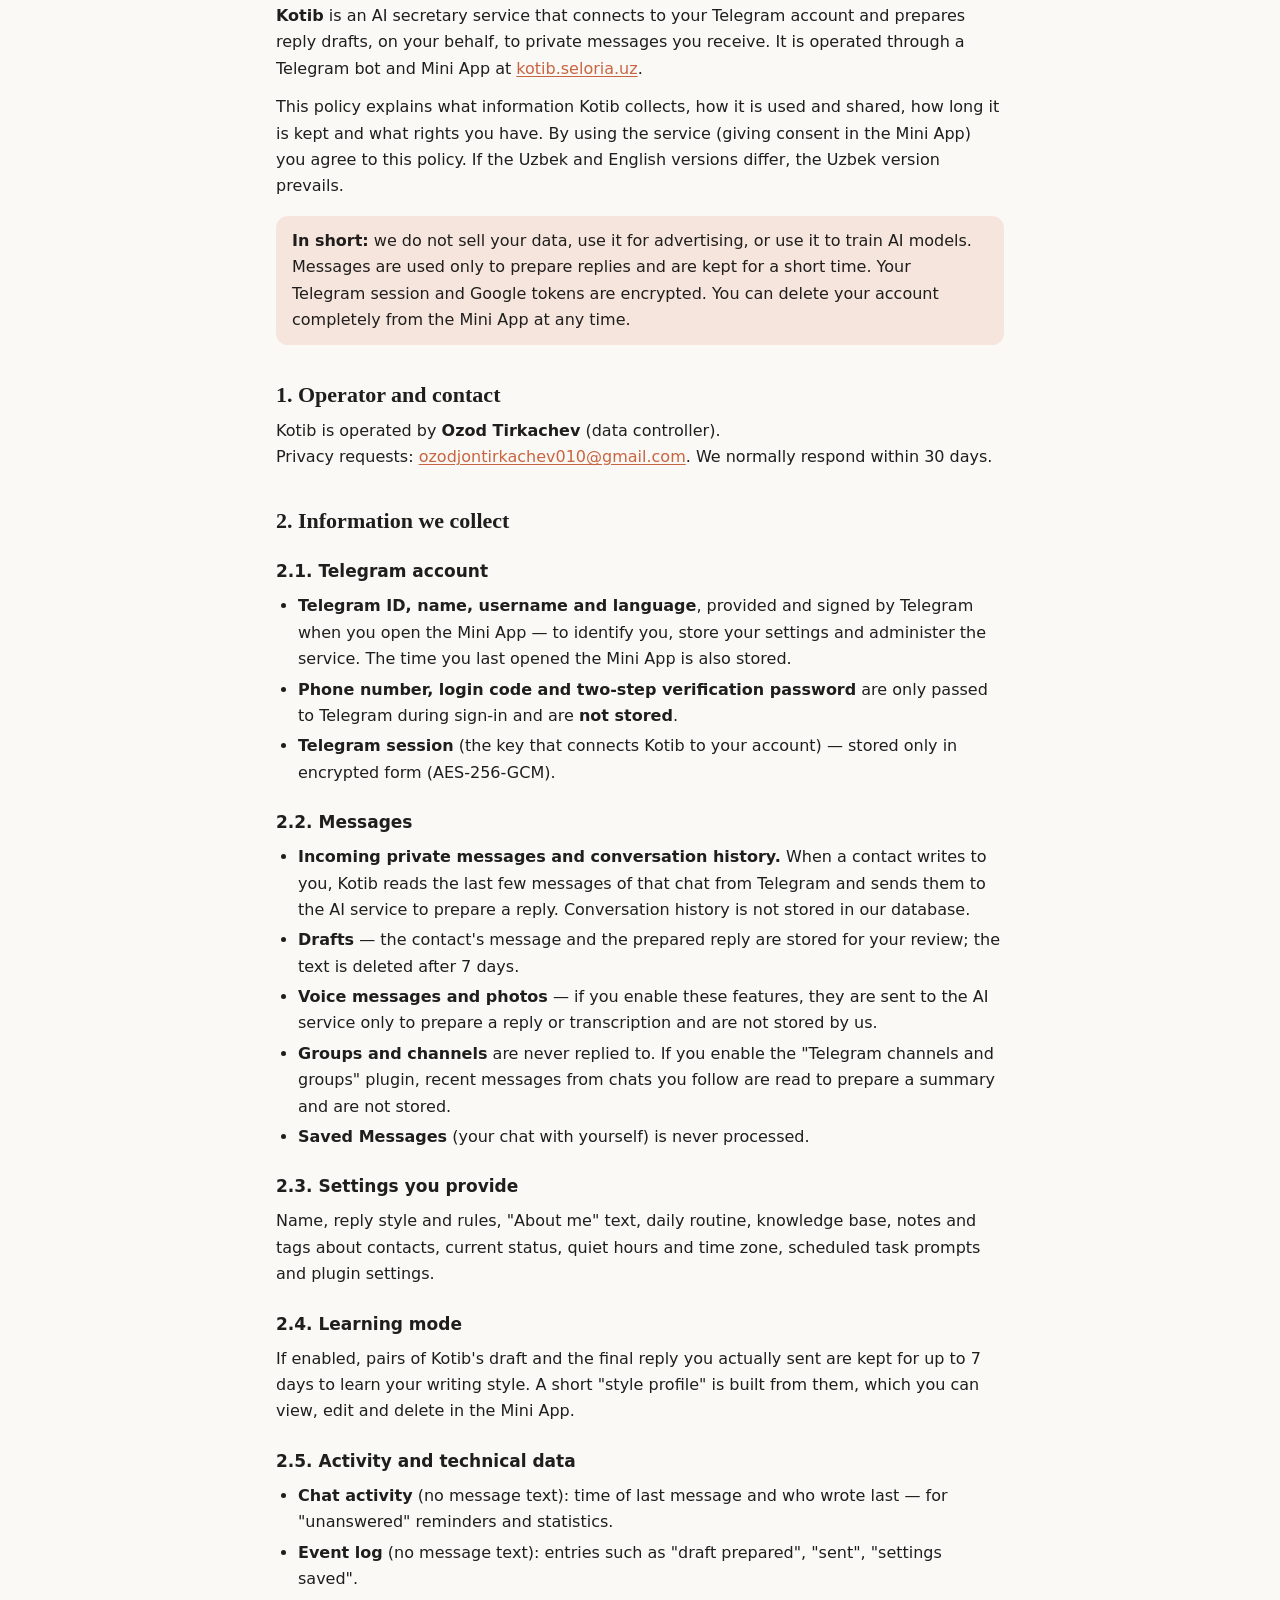
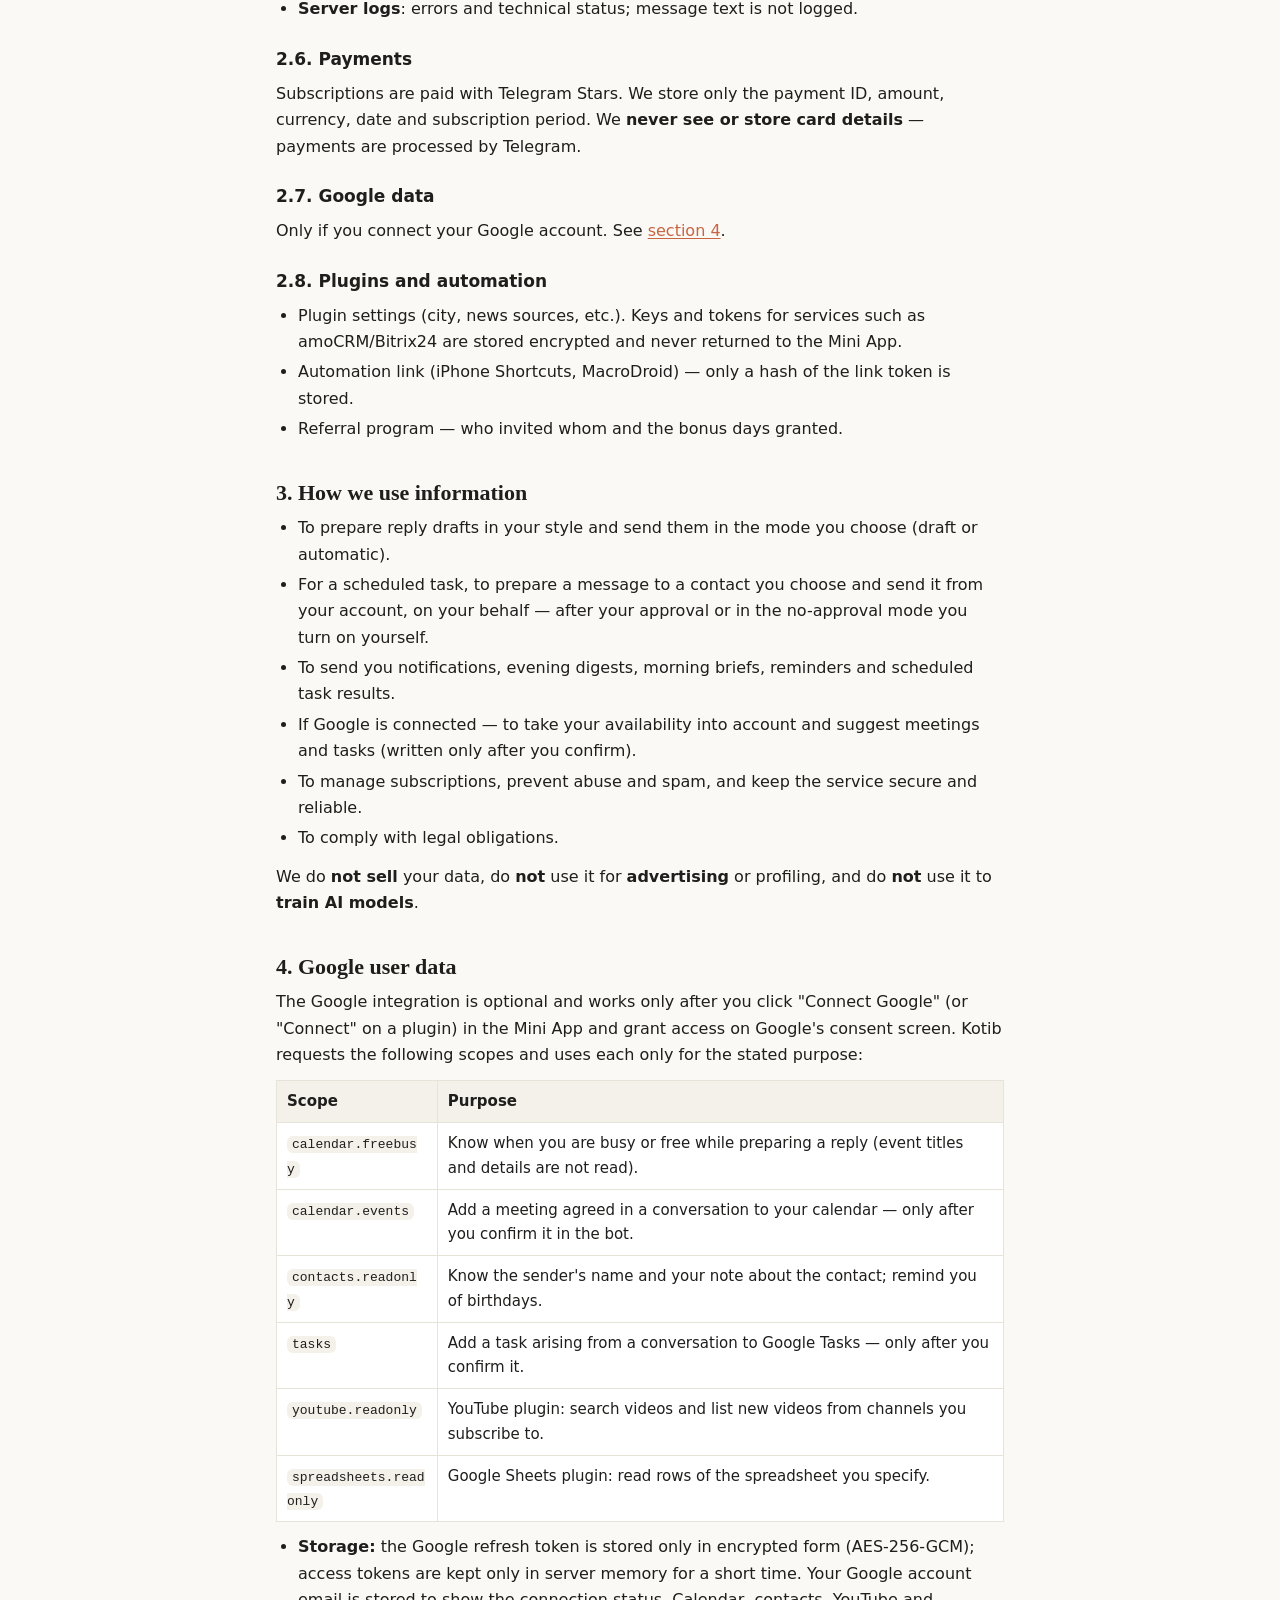
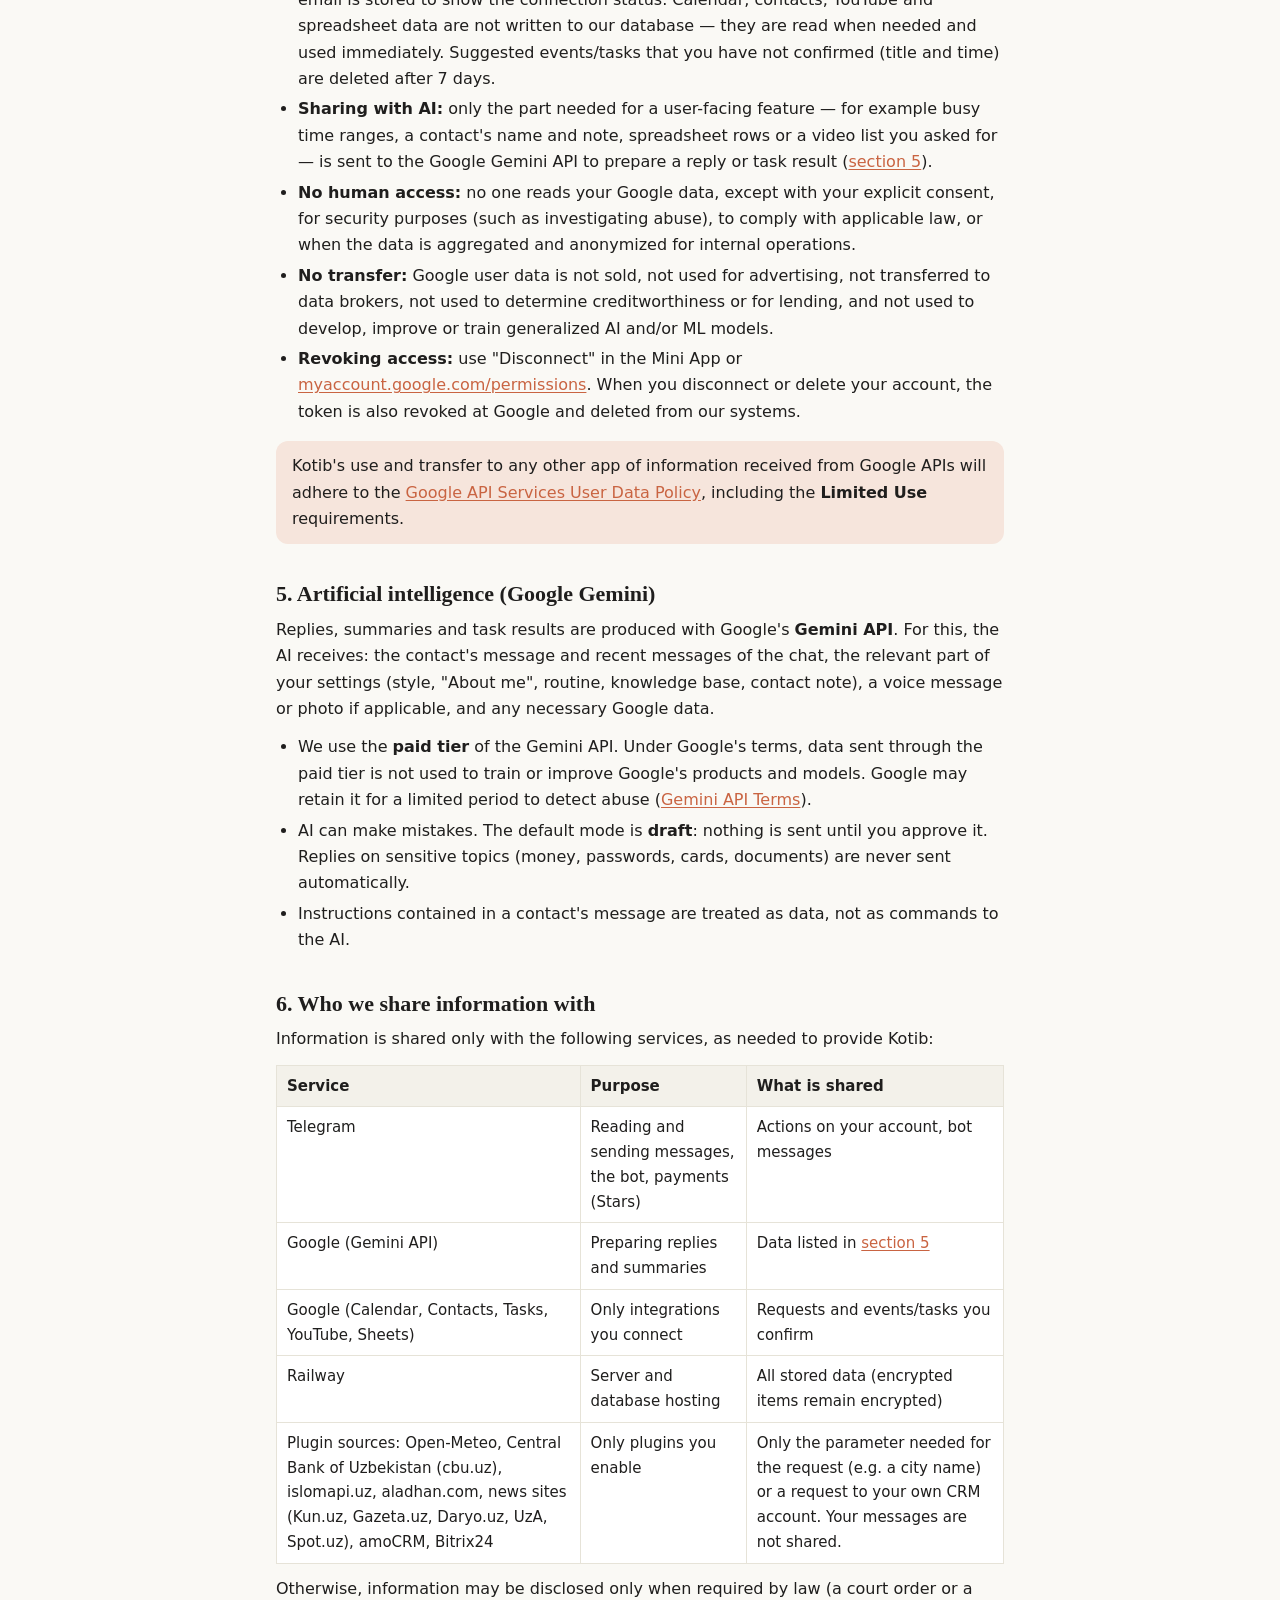
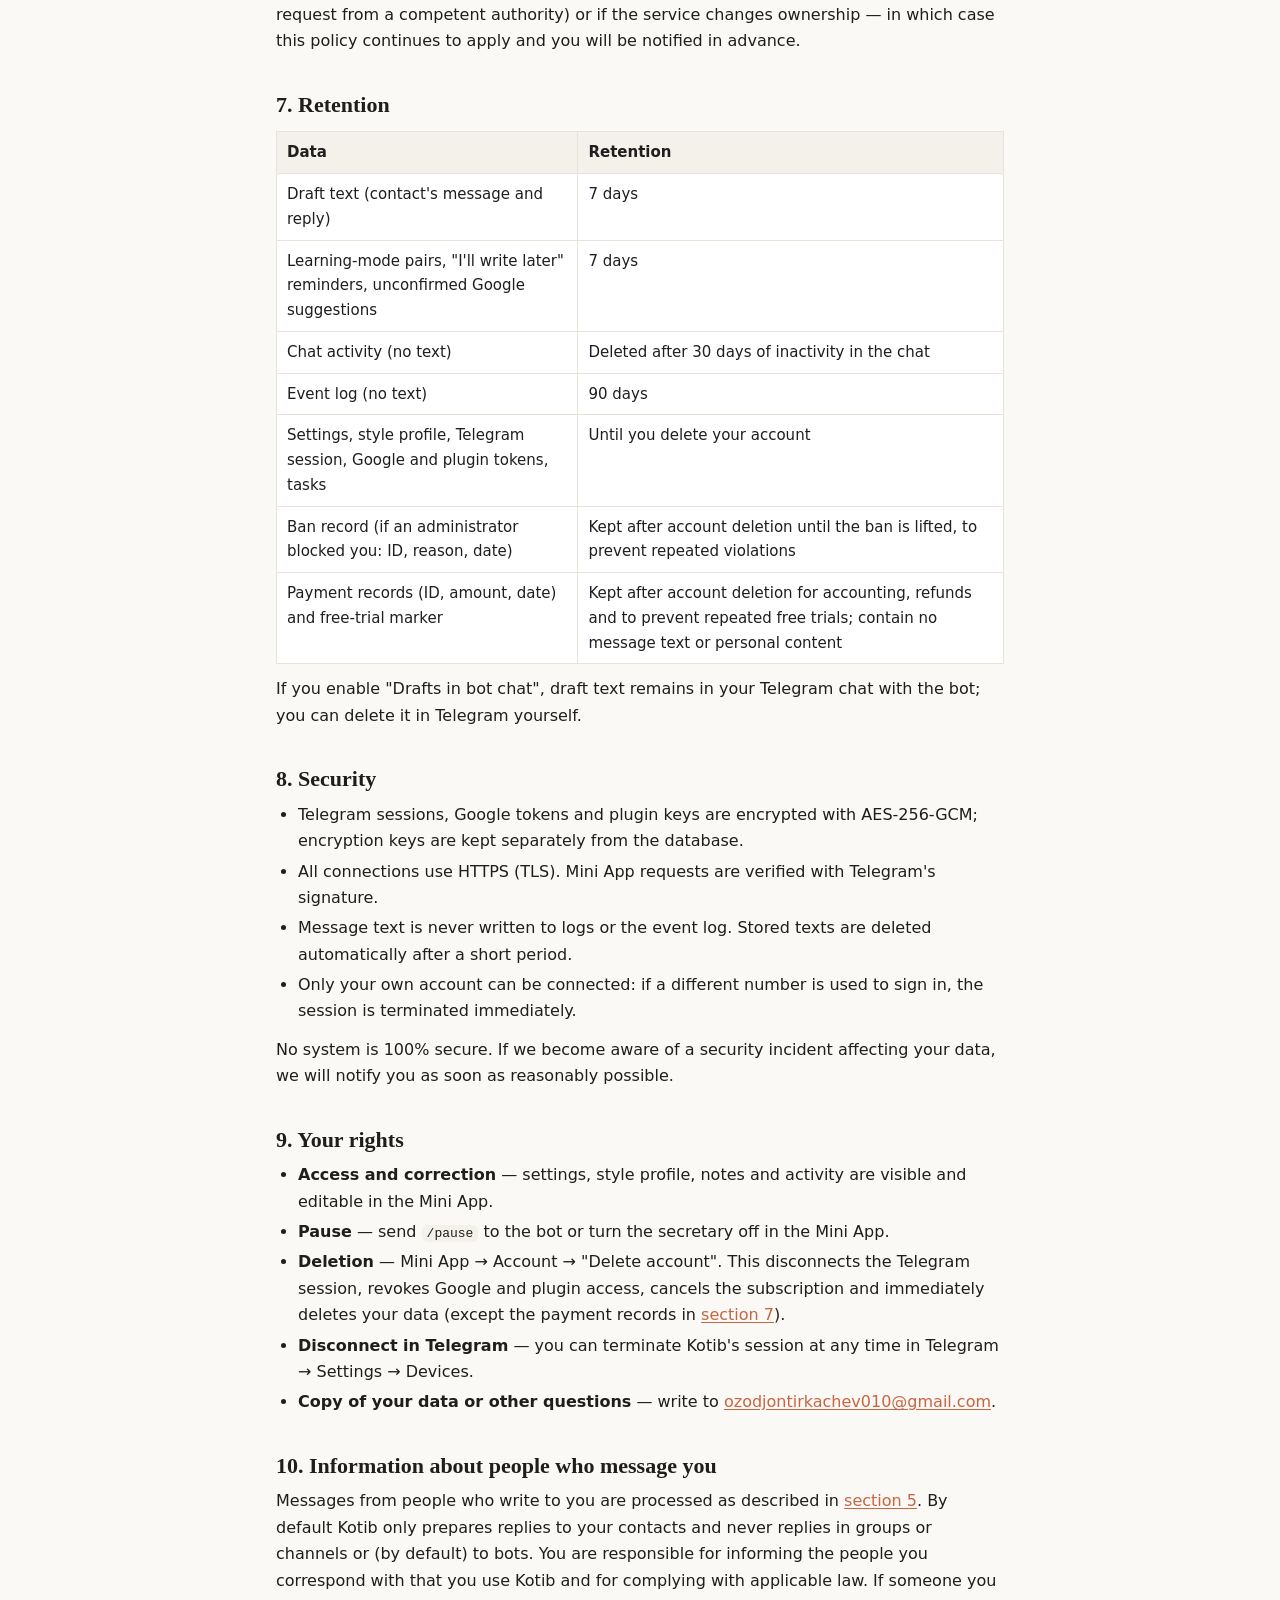
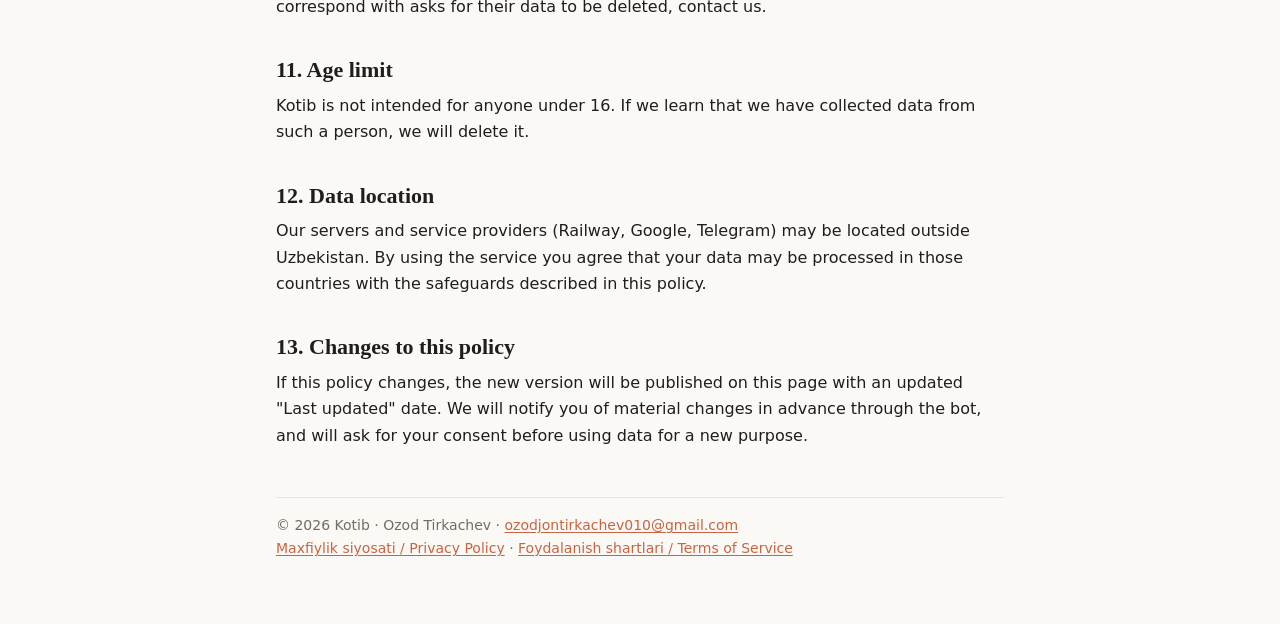
==== commit 75f8ef38: "Vazifa natijasini tanlangan kontaktga yuborish (Pro) - Vazifada «Natijani kimga yuborish»: faqat men" ====
--- a/webapp/privacy.html
+++ b/webapp/privacy.html
@@ -93,6 +93,7 @@
 <h2 id="uz-use">3. Ma'lumotlardan qanday foydalanamiz</h2>
 <ul>
   <li>Kiruvchi xabarlarga sizning uslubingizda javob qoralamasini tayyorlash va siz tanlagan rejimda (qoralama yoki avtomatik) yuborish.</li>
+  <li>Rejalashtirilgan vazifada o'zingiz tanlagan kontaktga — sizning akkauntingizdan va nomingizdan — xabar tayyorlash va (siz tasdiqlagach yoki o'zingiz yoqqan tasdiqsiz rejimda) yuborish.</li>
   <li>Sizga bildirishnoma, kechki xulosa, ertalabki brifing, eslatmalar va rejalashtirilgan vazifa natijalarini yuborish.</li>
   <li>Google ulangan bo'lsa — bo'sh vaqtingizni hisobga olish, uchrashuv va vazifalarni taklif qilish (siz tasdiqlaganingizdan keyingina yoziladi).</li>
   <li>Obunani boshqarish, suiiste'mol va spamning oldini olish, xizmat xavfsizligi va barqarorligini ta'minlash.</li>
@@ -242,6 +243,7 @@
 <h2 id="en-use">3. How we use information</h2>
 <ul>
   <li>To prepare reply drafts in your style and send them in the mode you choose (draft or automatic).</li>
+  <li>For a scheduled task, to prepare a message to a contact you choose and send it from your account, on your behalf — after your approval or in the no-approval mode you turn on yourself.</li>
   <li>To send you notifications, evening digests, morning briefs, reminders and scheduled task results.</li>
   <li>If Google is connected — to take your availability into account and suggest meetings and tasks (written only after you confirm).</li>
   <li>To manage subscriptions, prevent abuse and spam, and keep the service secure and reliable.</li>
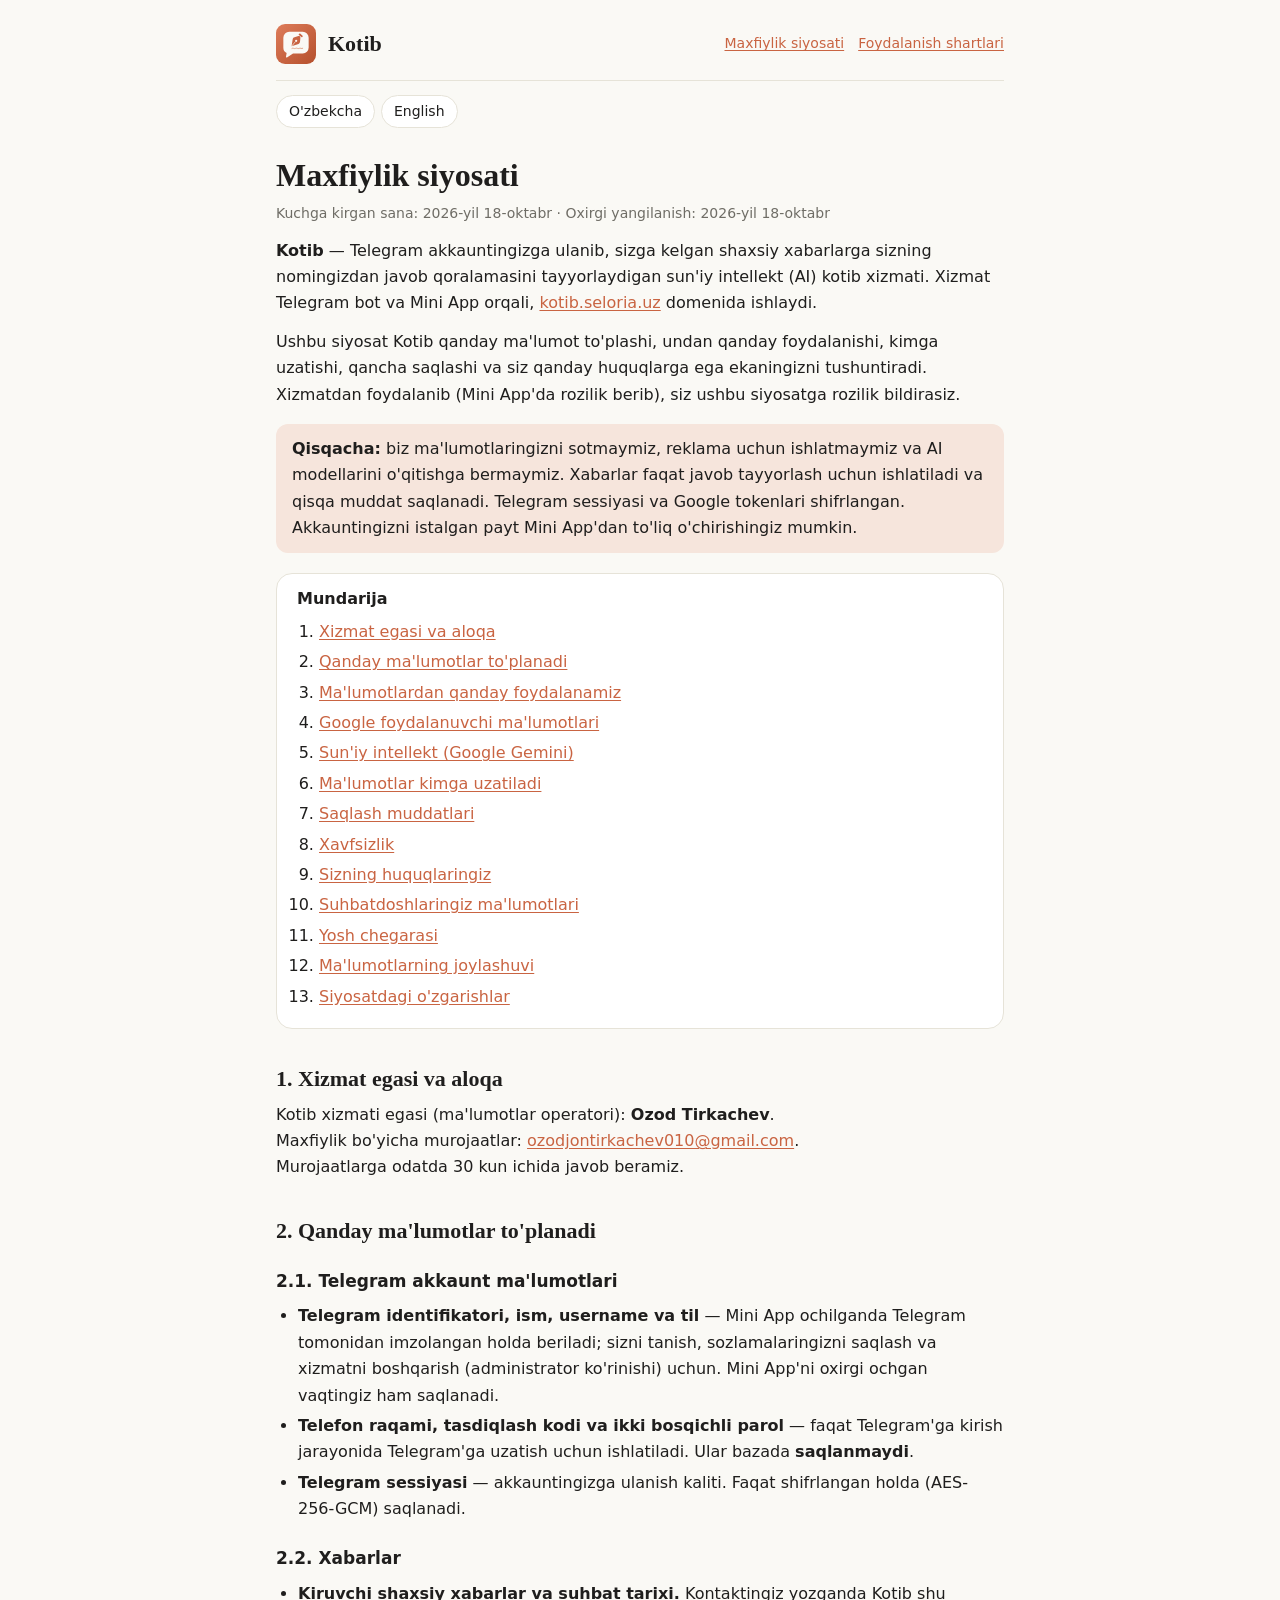
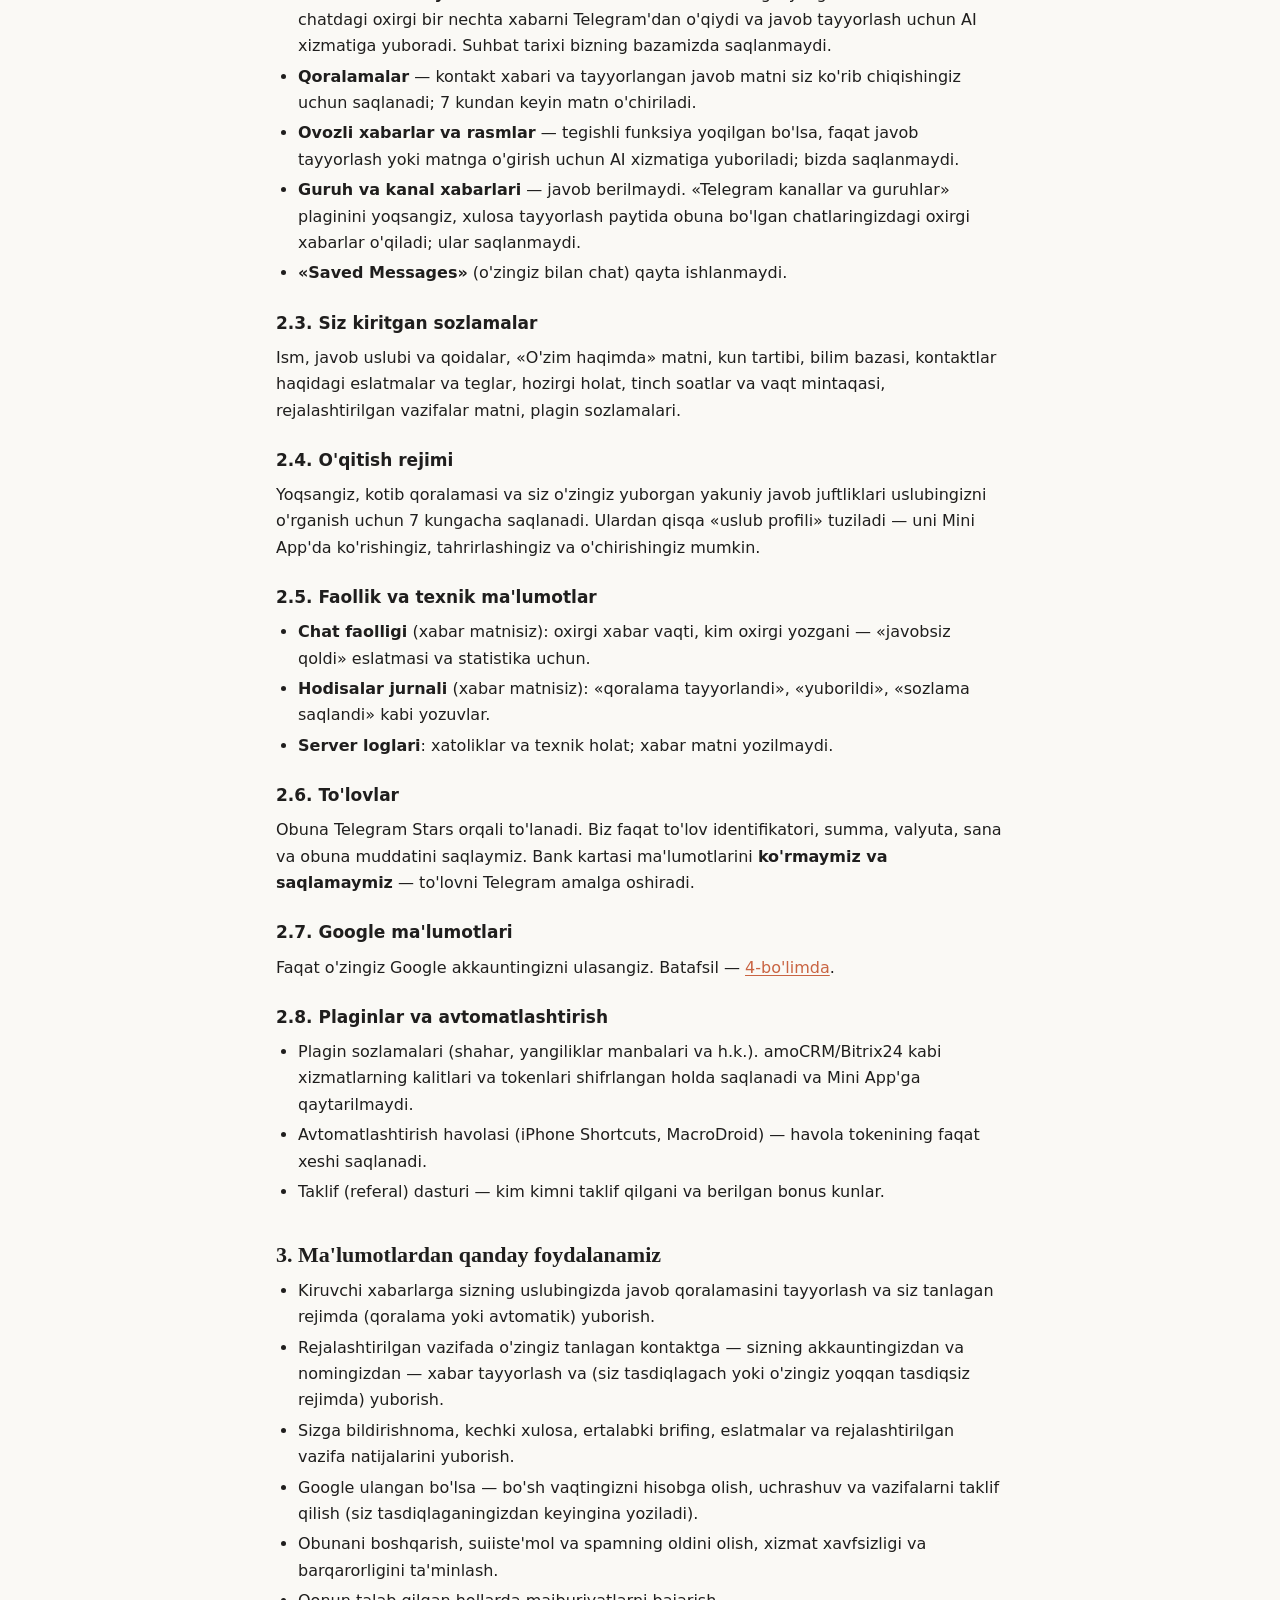
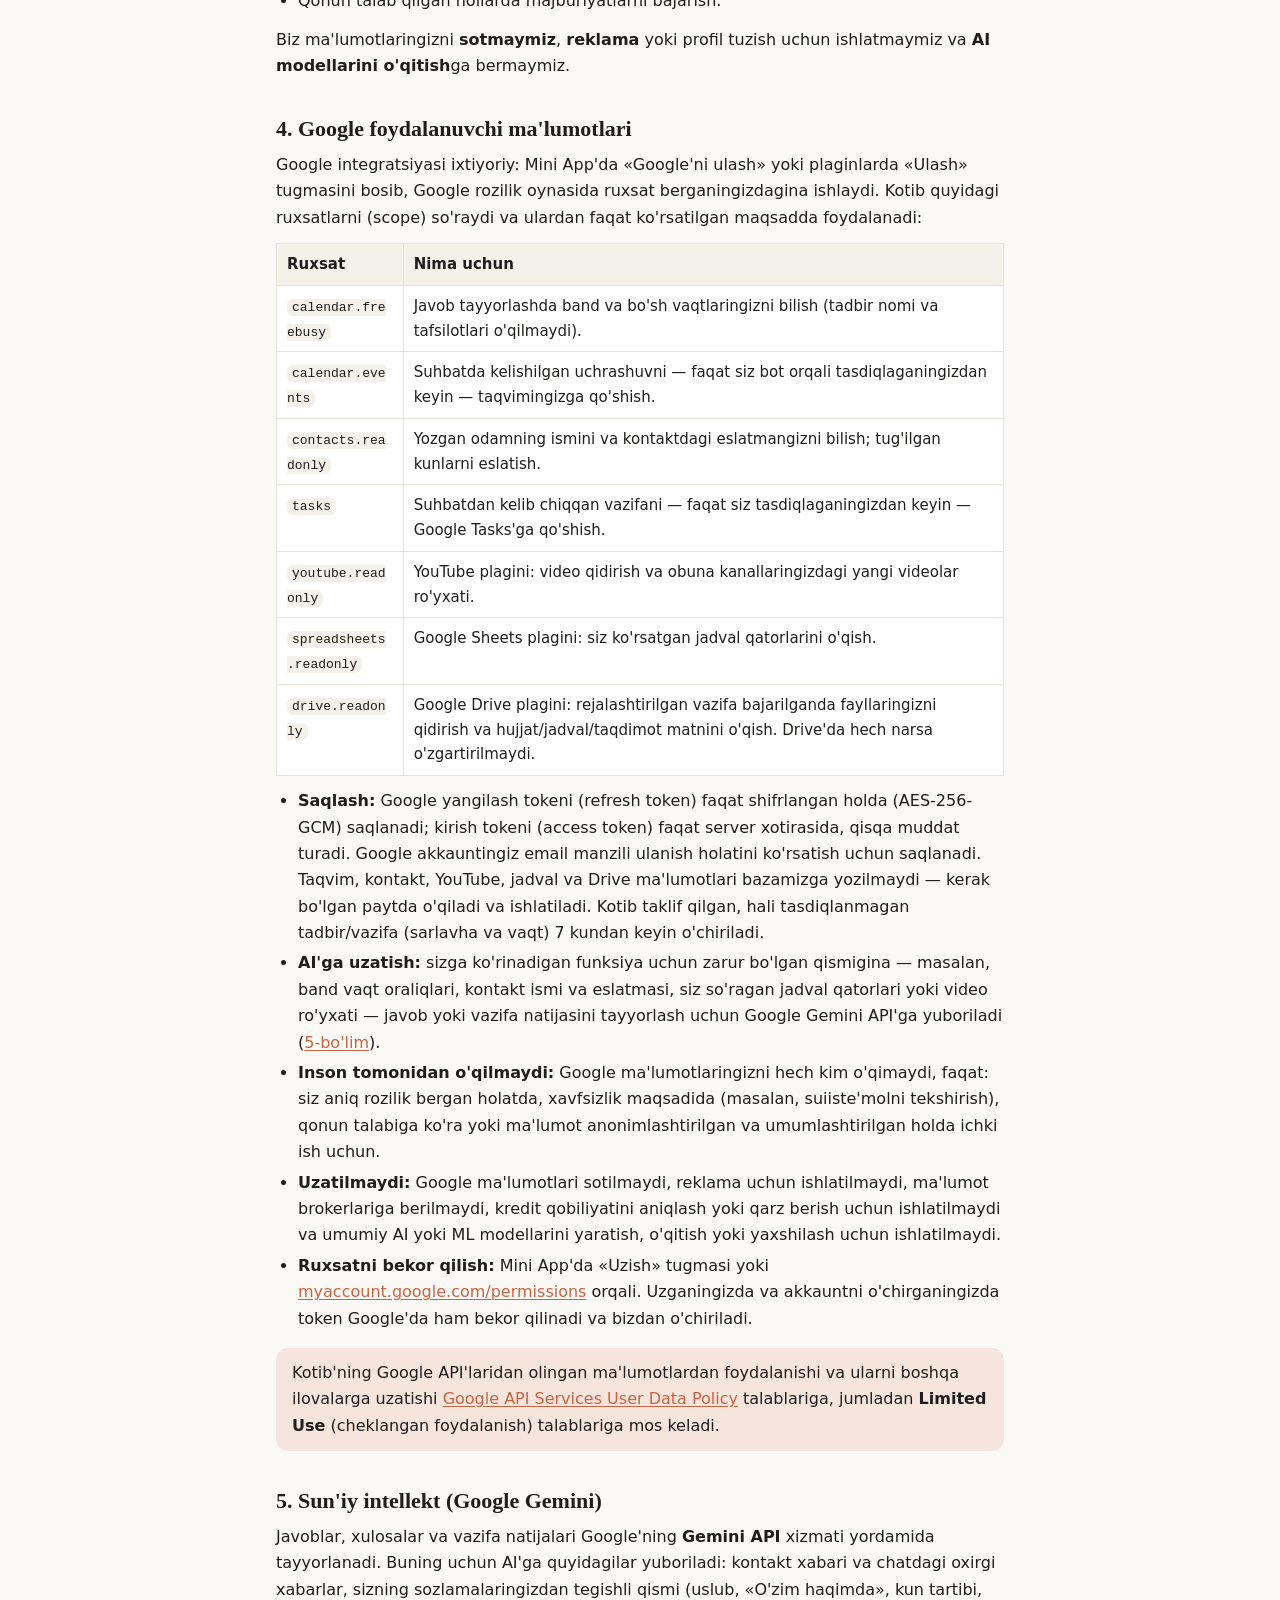
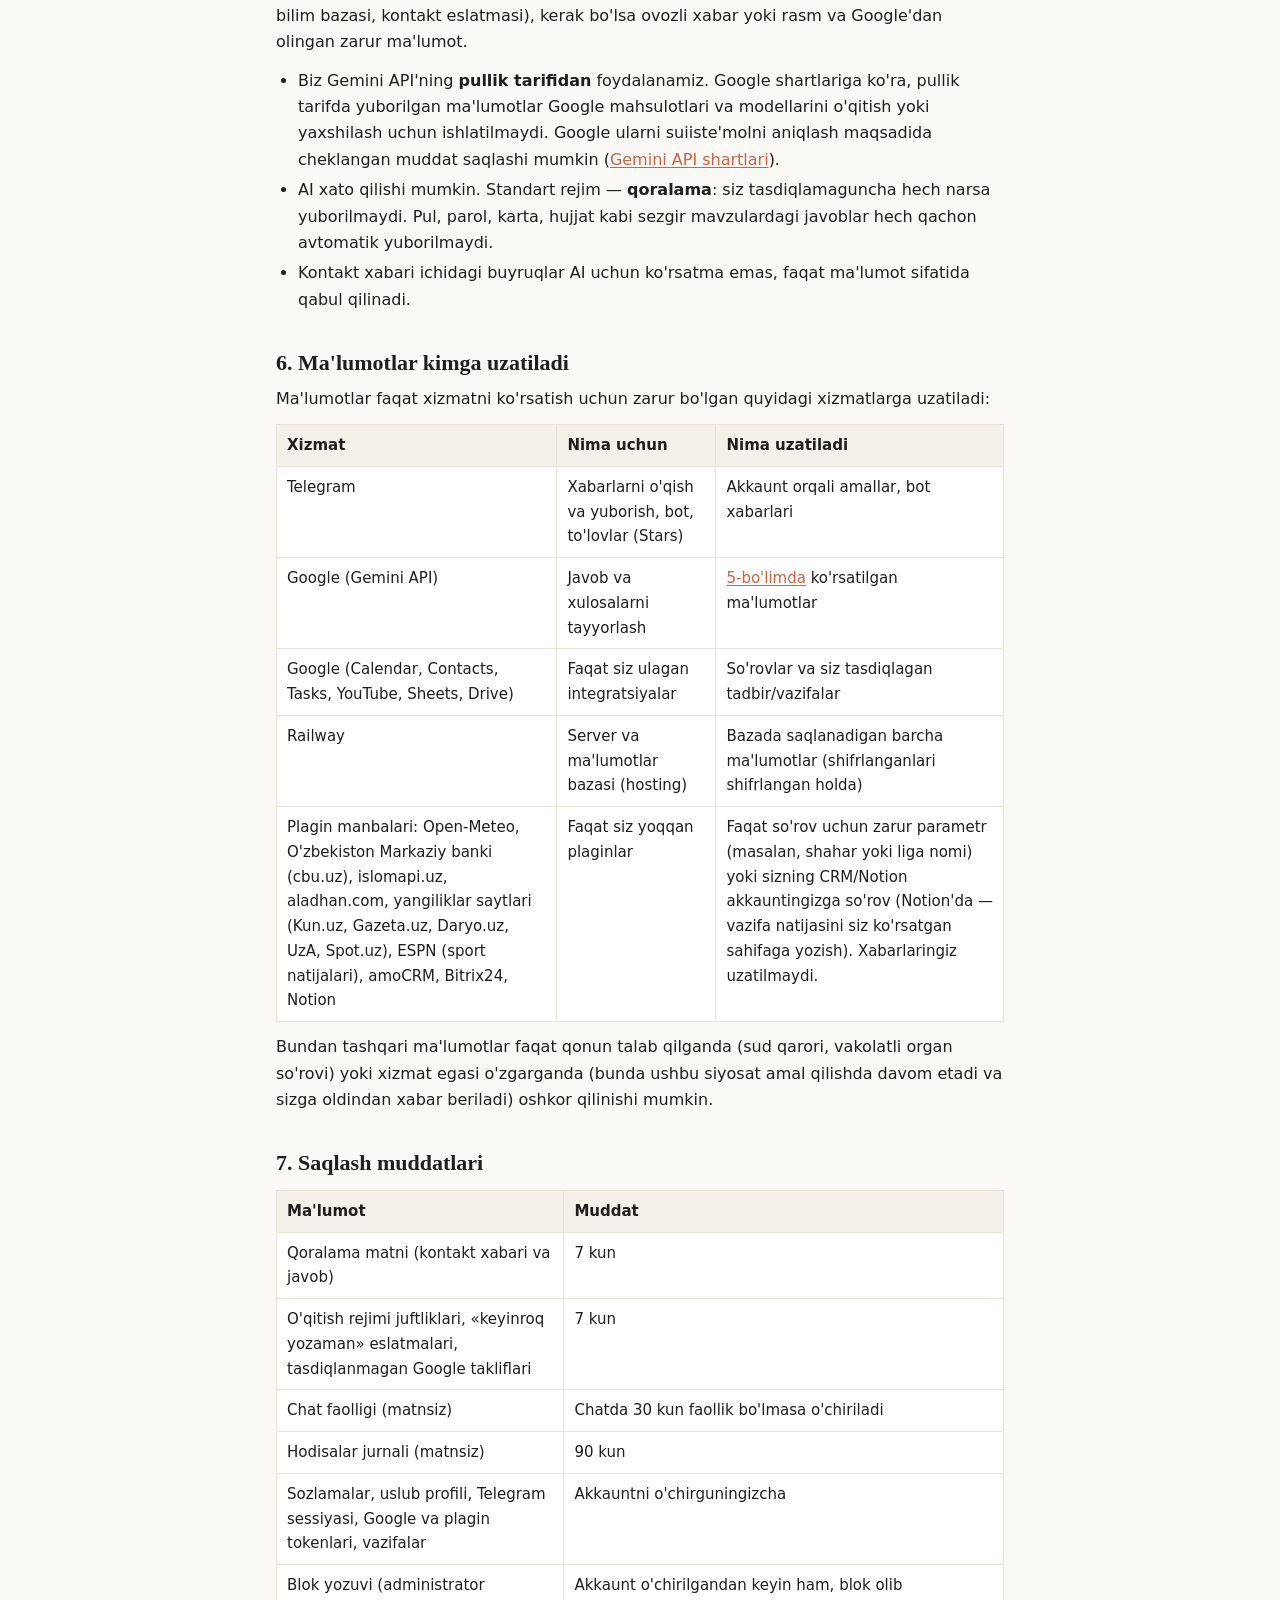
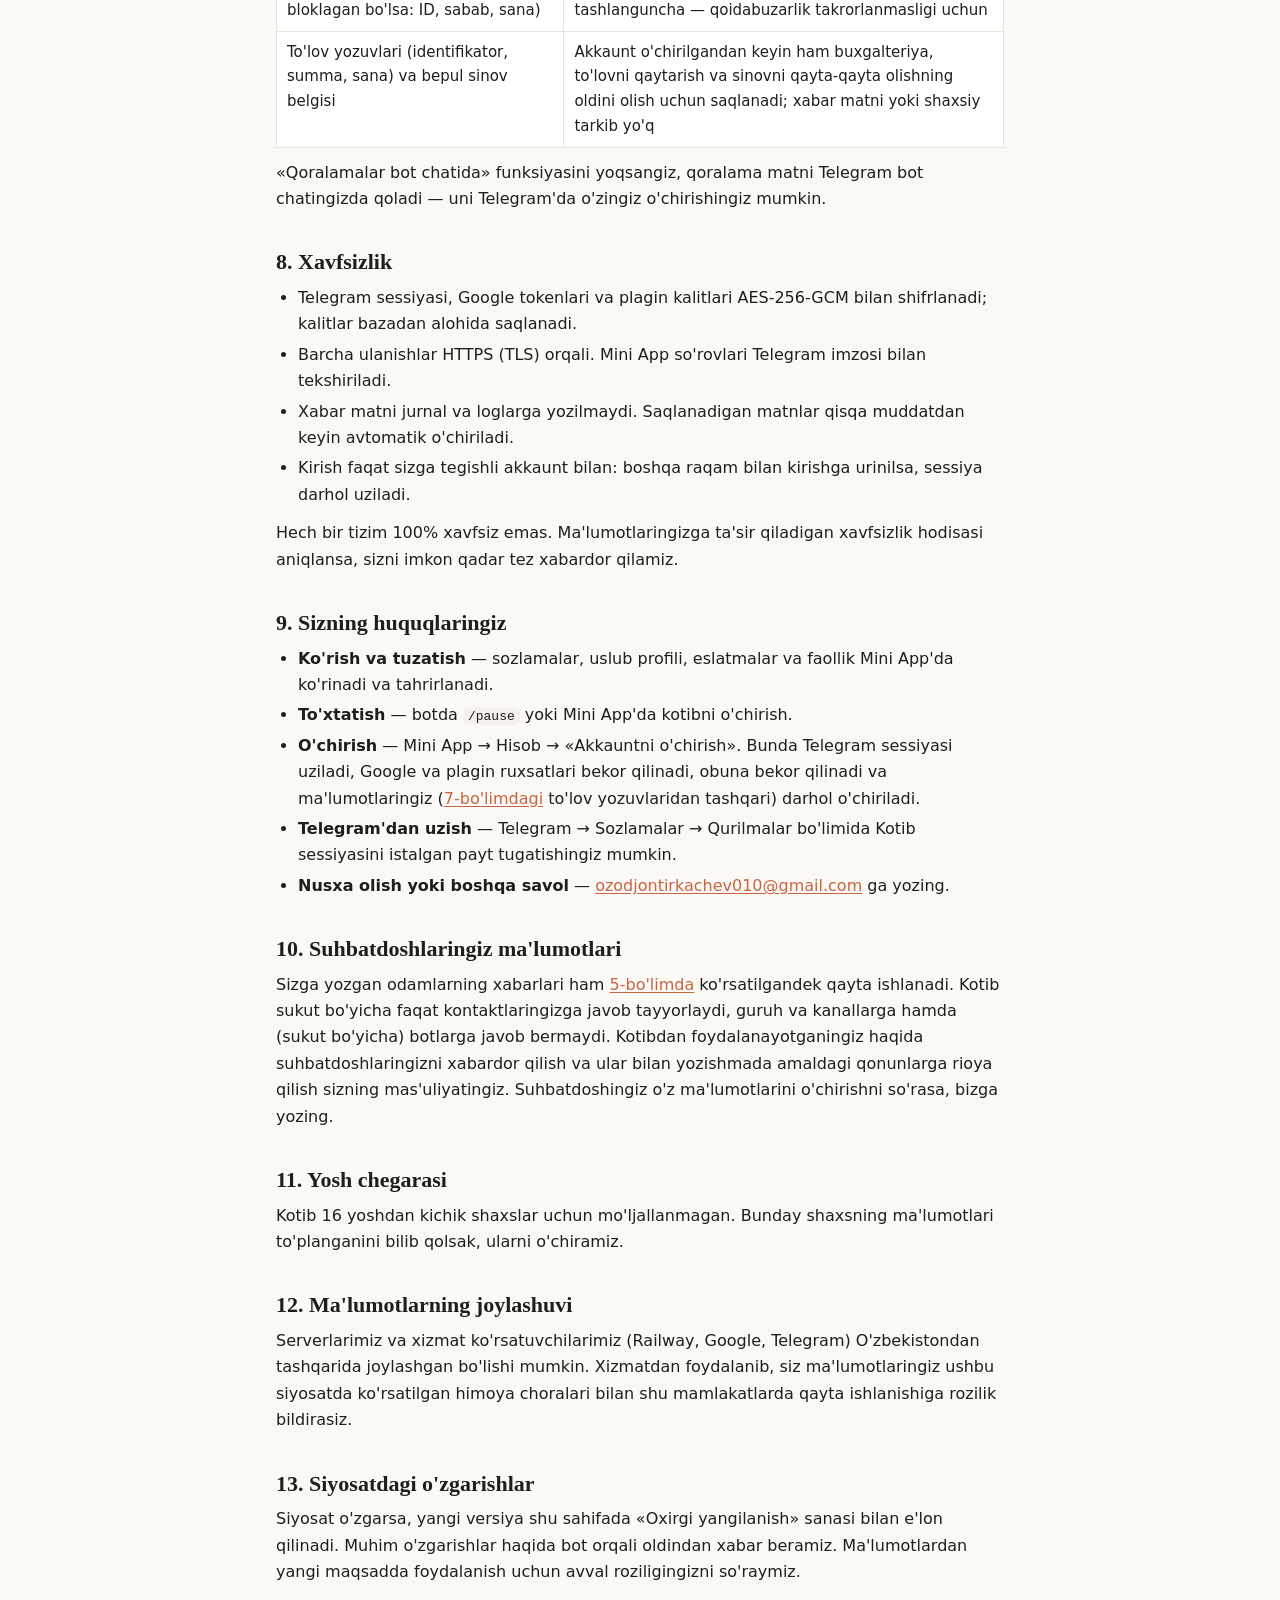
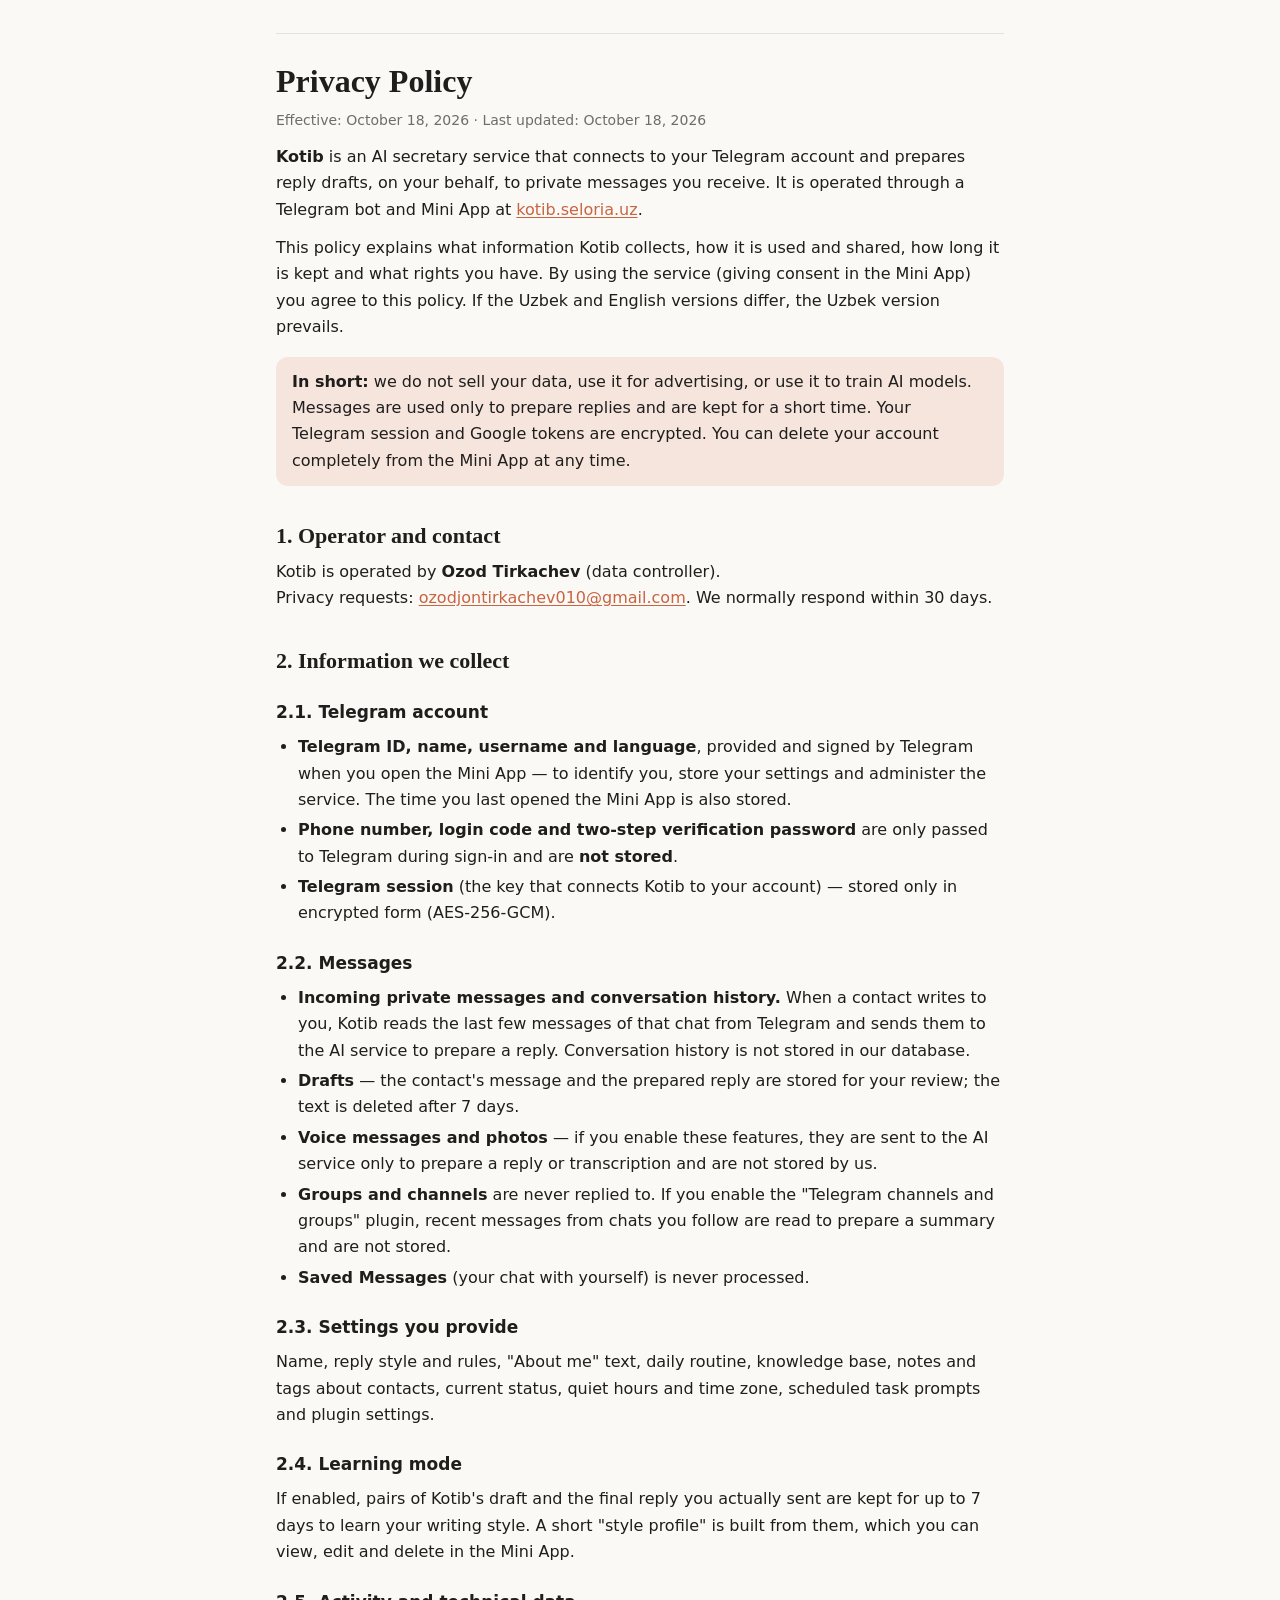
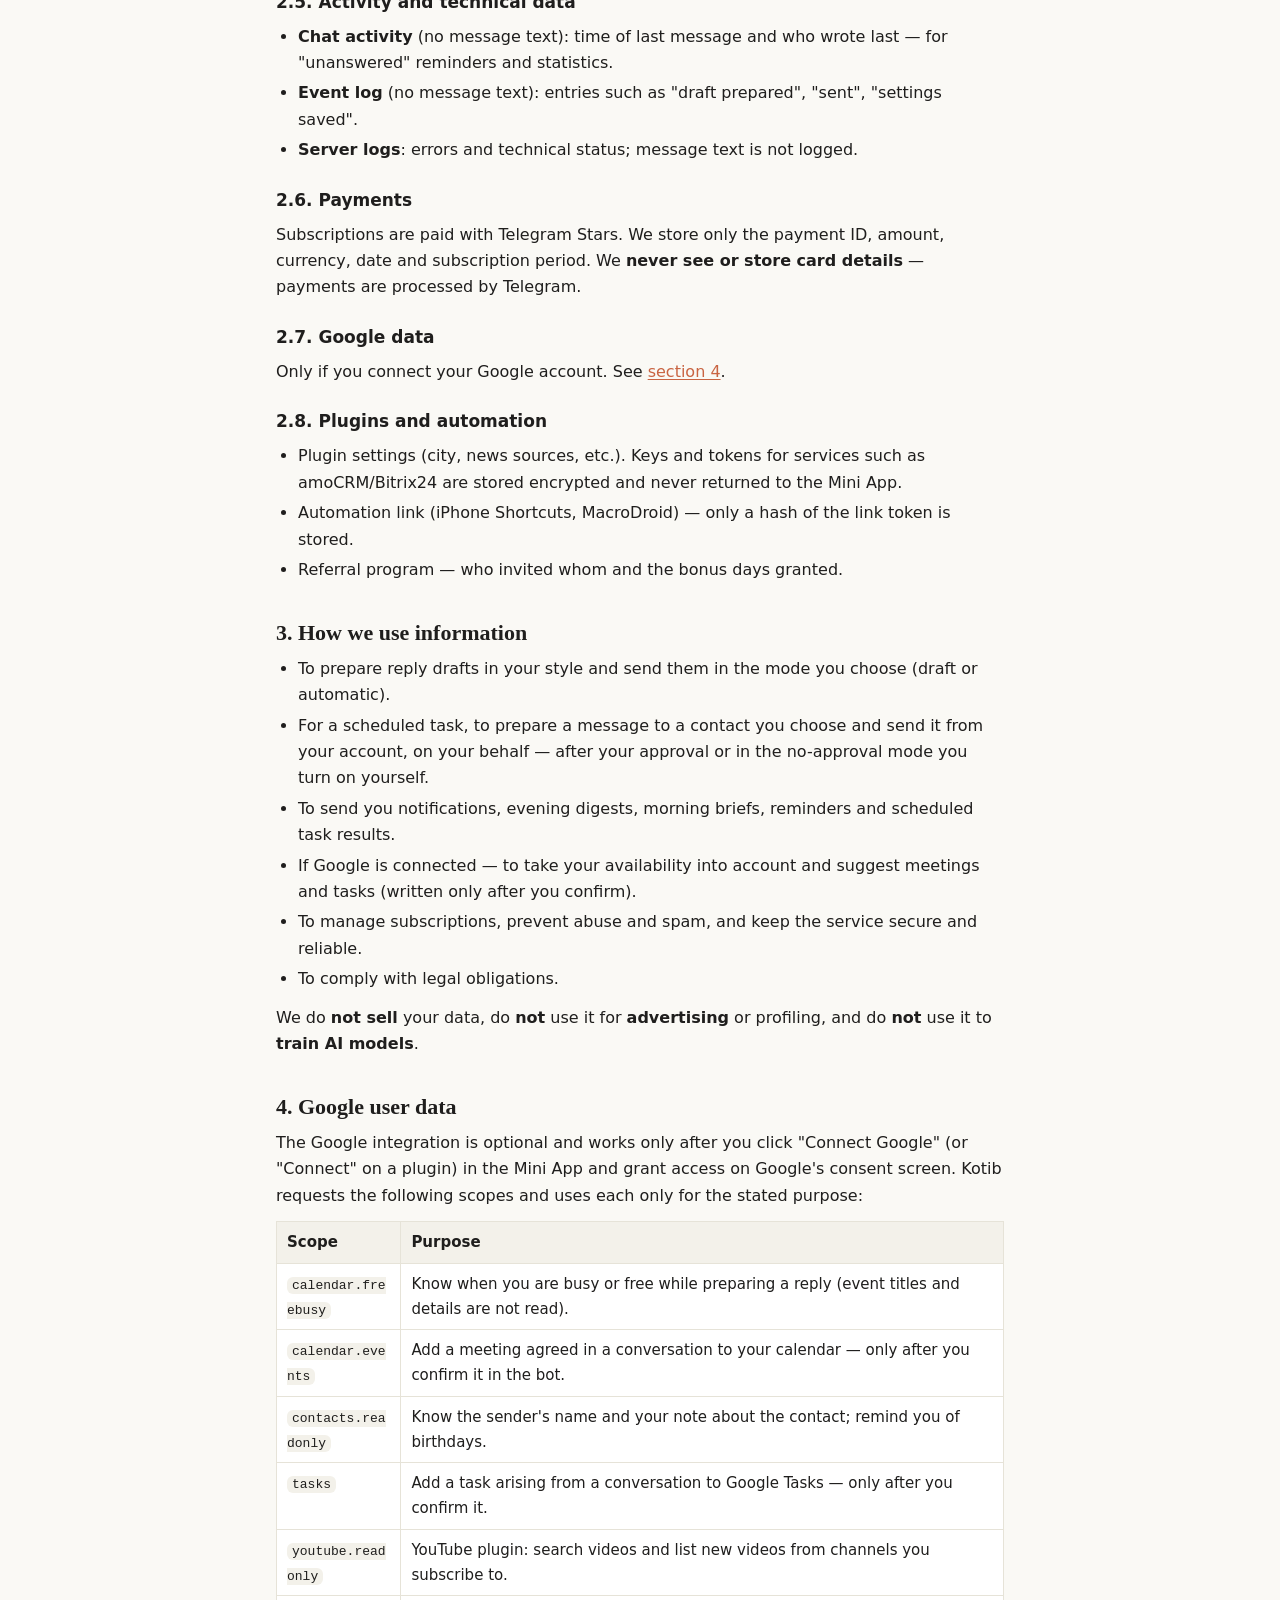
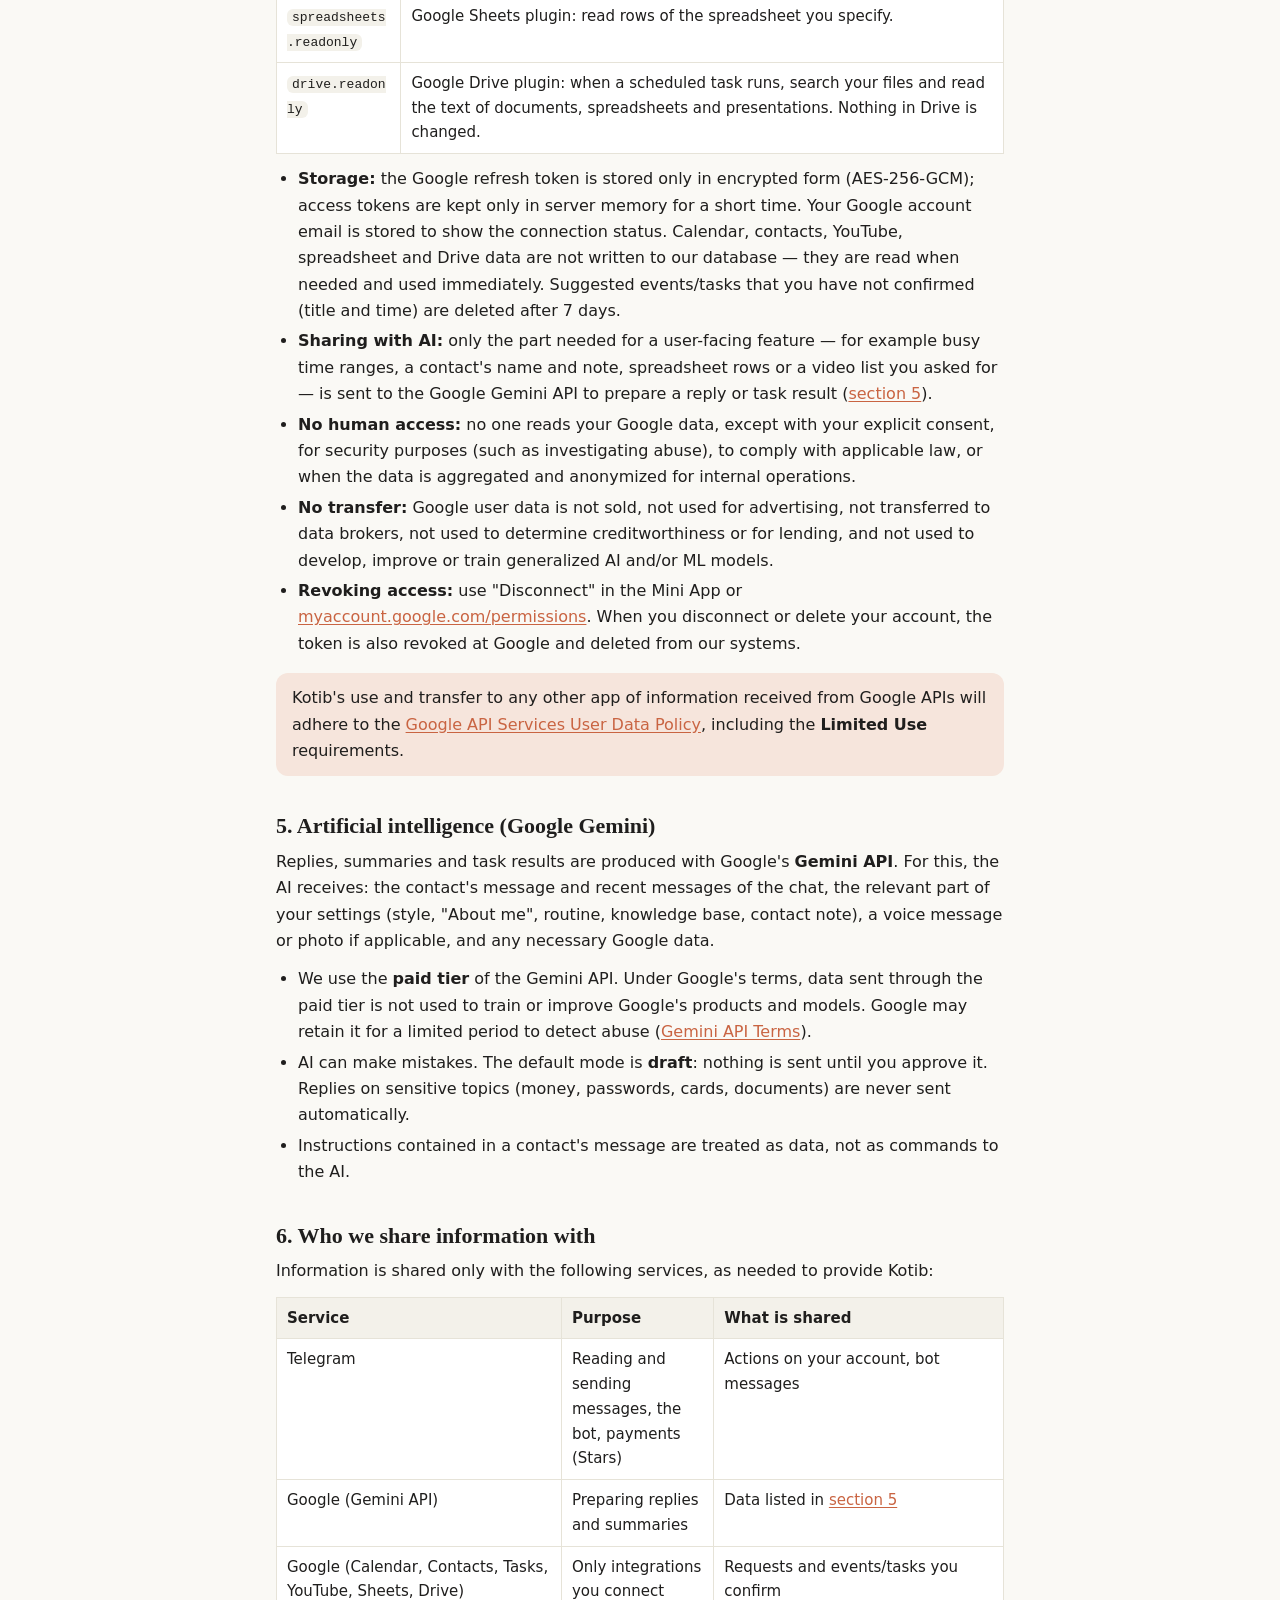
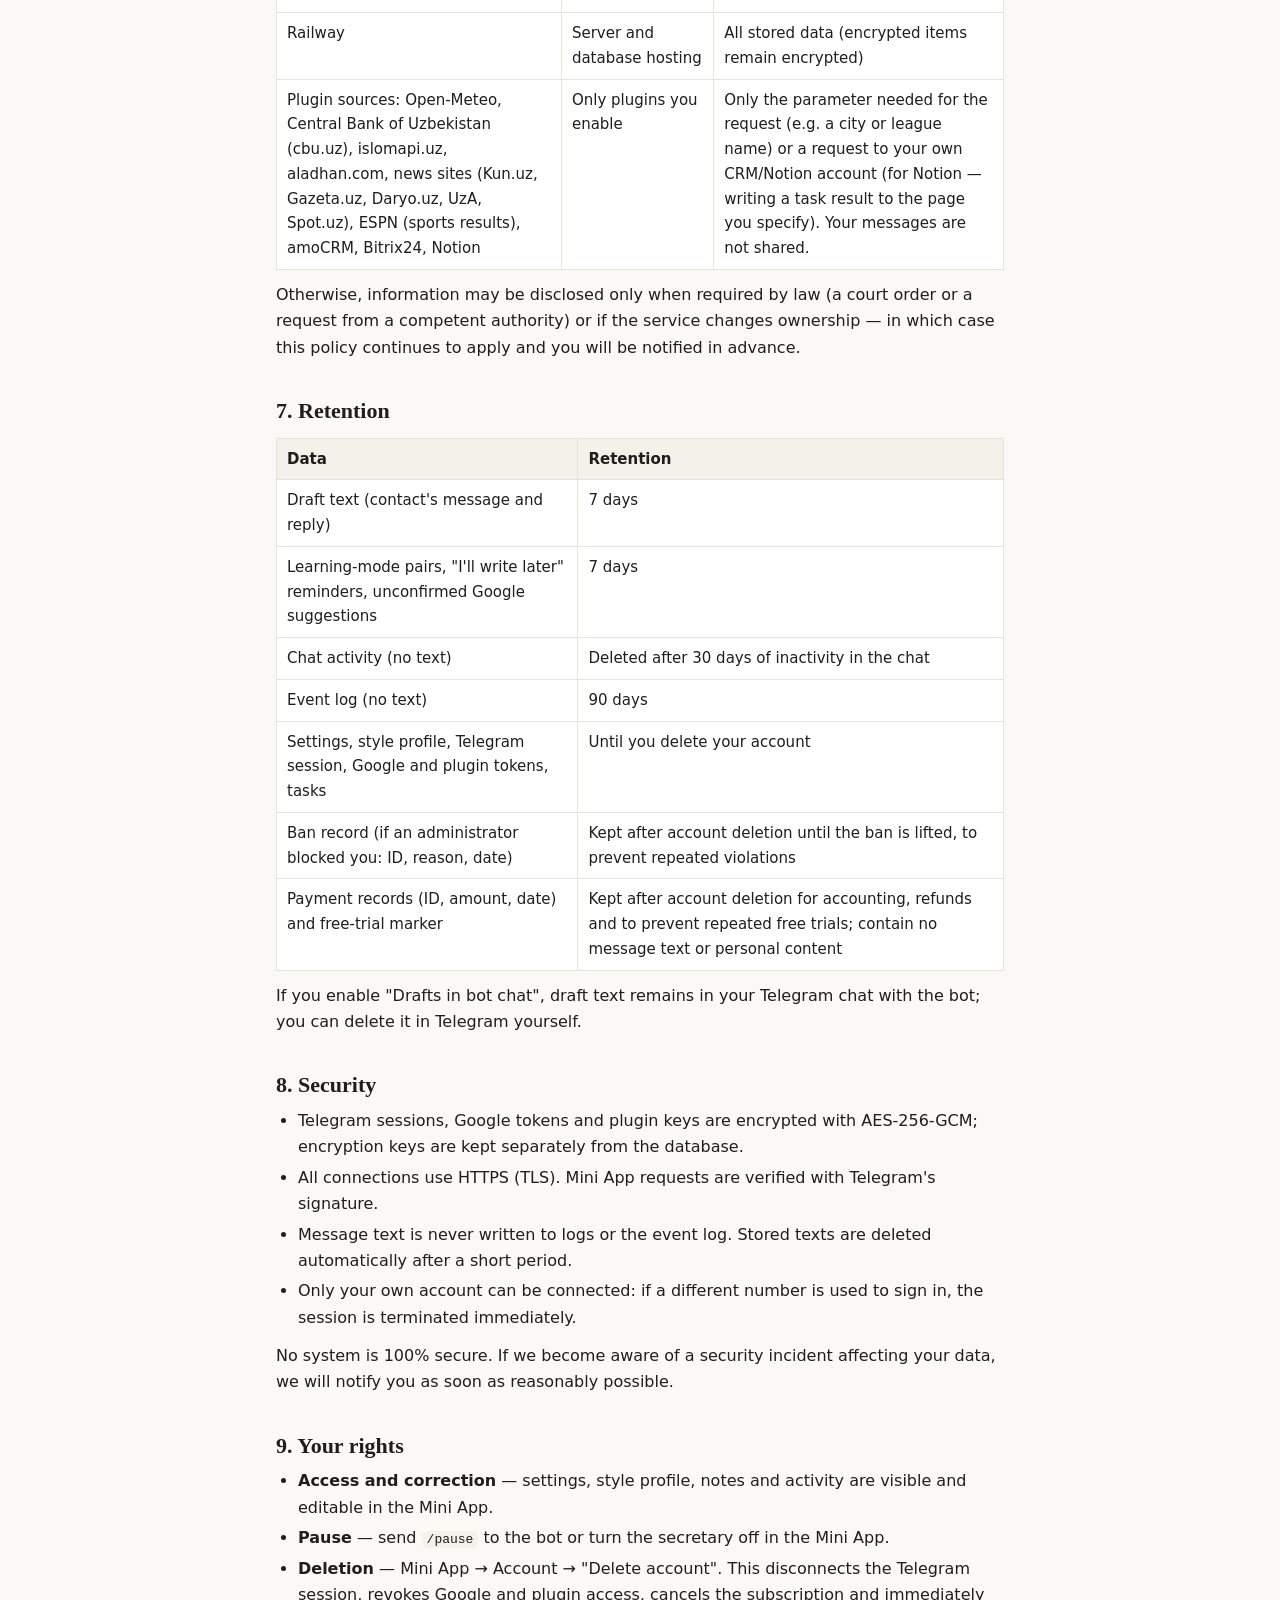
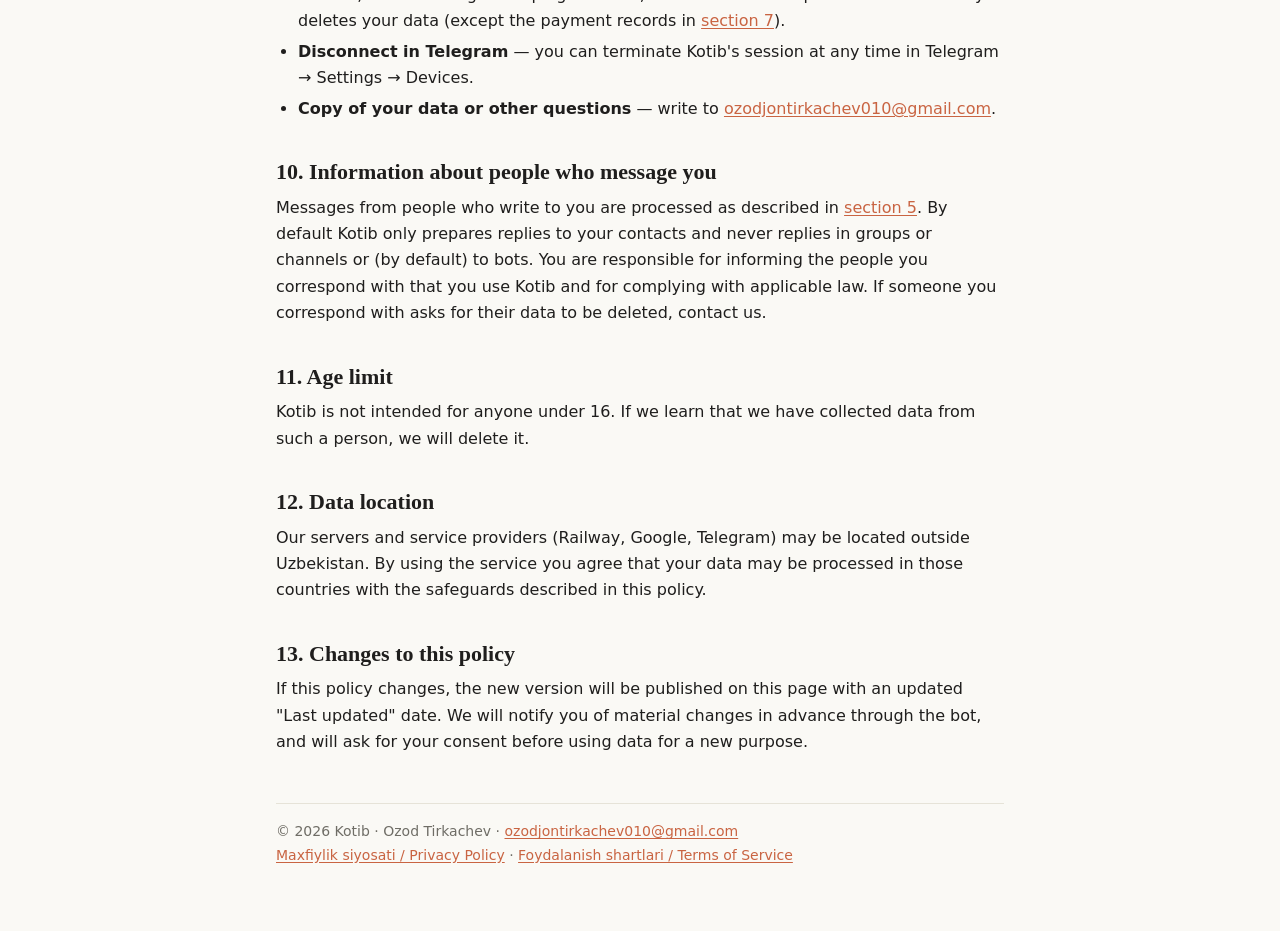
==== commit c803912c: "Plaginlar: Notion, Google Drive va sport natijalari - Google Drive (Google akkaunti orqali, drive.re" ====
--- a/webapp/privacy.html
+++ b/webapp/privacy.html
@@ -112,9 +112,10 @@
 <tr><td><code>tasks</code></td><td>Suhbatdan kelib chiqqan vazifani — faqat siz tasdiqlaganingizdan keyin — Google Tasks'ga qo'shish.</td></tr>
 <tr><td><code>youtube.readonly</code></td><td>YouTube plagini: video qidirish va obuna kanallaringizdagi yangi videolar ro'yxati.</td></tr>
 <tr><td><code>spreadsheets.readonly</code></td><td>Google Sheets plagini: siz ko'rsatgan jadval qatorlarini o'qish.</td></tr>
-</tbody></table></div>
-<ul>
-  <li><strong>Saqlash:</strong> Google yangilash tokeni (refresh token) faqat shifrlangan holda (AES-256-GCM) saqlanadi; kirish tokeni (access token) faqat server xotirasida, qisqa muddat turadi. Google akkauntingiz email manzili ulanish holatini ko'rsatish uchun saqlanadi. Taqvim, kontakt, YouTube va jadval ma'lumotlari bazamizga yozilmaydi — kerak bo'lgan paytda o'qiladi va ishlatiladi. Kotib taklif qilgan, hali tasdiqlanmagan tadbir/vazifa (sarlavha va vaqt) 7 kundan keyin o'chiriladi.</li>
+<tr><td><code>drive.readonly</code></td><td>Google Drive plagini: rejalashtirilgan vazifa bajarilganda fayllaringizni qidirish va hujjat/jadval/taqdimot matnini o'qish. Drive'da hech narsa o'zgartirilmaydi.</td></tr>
+</tbody></table></div>
+<ul>
+  <li><strong>Saqlash:</strong> Google yangilash tokeni (refresh token) faqat shifrlangan holda (AES-256-GCM) saqlanadi; kirish tokeni (access token) faqat server xotirasida, qisqa muddat turadi. Google akkauntingiz email manzili ulanish holatini ko'rsatish uchun saqlanadi. Taqvim, kontakt, YouTube, jadval va Drive ma'lumotlari bazamizga yozilmaydi — kerak bo'lgan paytda o'qiladi va ishlatiladi. Kotib taklif qilgan, hali tasdiqlanmagan tadbir/vazifa (sarlavha va vaqt) 7 kundan keyin o'chiriladi.</li>
   <li><strong>AI'ga uzatish:</strong> sizga ko'rinadigan funksiya uchun zarur bo'lgan qismigina — masalan, band vaqt oraliqlari, kontakt ismi va eslatmasi, siz so'ragan jadval qatorlari yoki video ro'yxati — javob yoki vazifa natijasini tayyorlash uchun Google Gemini API'ga yuboriladi (<a href="#uz-ai">5-bo'lim</a>).</li>
   <li><strong>Inson tomonidan o'qilmaydi:</strong> Google ma'lumotlaringizni hech kim o'qimaydi, faqat: siz aniq rozilik bergan holatda, xavfsizlik maqsadida (masalan, suiiste'molni tekshirish), qonun talabiga ko'ra yoki ma'lumot anonimlashtirilgan va umumlashtirilgan holda ichki ish uchun.</li>
   <li><strong>Uzatilmaydi:</strong> Google ma'lumotlari sotilmaydi, reklama uchun ishlatilmaydi, ma'lumot brokerlariga berilmaydi, kredit qobiliyatini aniqlash yoki qarz berish uchun ishlatilmaydi va umumiy AI yoki ML modellarini yaratish, o'qitish yoki yaxshilash uchun ishlatilmaydi.</li>
@@ -137,9 +138,9 @@
 <tbody>
 <tr><td>Telegram</td><td>Xabarlarni o'qish va yuborish, bot, to'lovlar (Stars)</td><td>Akkaunt orqali amallar, bot xabarlari</td></tr>
 <tr><td>Google (Gemini API)</td><td>Javob va xulosalarni tayyorlash</td><td><a href="#uz-ai">5-bo'limda</a> ko'rsatilgan ma'lumotlar</td></tr>
-<tr><td>Google (Calendar, Contacts, Tasks, YouTube, Sheets)</td><td>Faqat siz ulagan integratsiyalar</td><td>So'rovlar va siz tasdiqlagan tadbir/vazifalar</td></tr>
+<tr><td>Google (Calendar, Contacts, Tasks, YouTube, Sheets, Drive)</td><td>Faqat siz ulagan integratsiyalar</td><td>So'rovlar va siz tasdiqlagan tadbir/vazifalar</td></tr>
 <tr><td>Railway</td><td>Server va ma'lumotlar bazasi (hosting)</td><td>Bazada saqlanadigan barcha ma'lumotlar (shifrlanganlari shifrlangan holda)</td></tr>
-<tr><td>Plagin manbalari: Open-Meteo, O'zbekiston Markaziy banki (cbu.uz), islomapi.uz, aladhan.com, yangiliklar saytlari (Kun.uz, Gazeta.uz, Daryo.uz, UzA, Spot.uz), amoCRM, Bitrix24</td><td>Faqat siz yoqqan plaginlar</td><td>Faqat so'rov uchun zarur parametr (masalan, shahar nomi) yoki sizning CRM akkauntingizga so'rov. Xabarlaringiz uzatilmaydi.</td></tr>
+<tr><td>Plagin manbalari: Open-Meteo, O'zbekiston Markaziy banki (cbu.uz), islomapi.uz, aladhan.com, yangiliklar saytlari (Kun.uz, Gazeta.uz, Daryo.uz, UzA, Spot.uz), ESPN (sport natijalari), amoCRM, Bitrix24, Notion</td><td>Faqat siz yoqqan plaginlar</td><td>Faqat so'rov uchun zarur parametr (masalan, shahar yoki liga nomi) yoki sizning CRM/Notion akkauntingizga so'rov (Notion'da — vazifa natijasini siz ko'rsatgan sahifaga yozish). Xabarlaringiz uzatilmaydi.</td></tr>
 </tbody></table></div>
 <p>Bundan tashqari ma'lumotlar faqat qonun talab qilganda (sud qarori, vakolatli organ so'rovi) yoki xizmat egasi o'zgarganda (bunda ushbu siyosat amal qilishda davom etadi va sizga oldindan xabar beriladi) oshkor qilinishi mumkin.</p>
 
@@ -262,9 +263,10 @@
 <tr><td><code>tasks</code></td><td>Add a task arising from a conversation to Google Tasks — only after you confirm it.</td></tr>
 <tr><td><code>youtube.readonly</code></td><td>YouTube plugin: search videos and list new videos from channels you subscribe to.</td></tr>
 <tr><td><code>spreadsheets.readonly</code></td><td>Google Sheets plugin: read rows of the spreadsheet you specify.</td></tr>
-</tbody></table></div>
-<ul>
-  <li><strong>Storage:</strong> the Google refresh token is stored only in encrypted form (AES-256-GCM); access tokens are kept only in server memory for a short time. Your Google account email is stored to show the connection status. Calendar, contacts, YouTube and spreadsheet data are not written to our database — they are read when needed and used immediately. Suggested events/tasks that you have not confirmed (title and time) are deleted after 7 days.</li>
+<tr><td><code>drive.readonly</code></td><td>Google Drive plugin: when a scheduled task runs, search your files and read the text of documents, spreadsheets and presentations. Nothing in Drive is changed.</td></tr>
+</tbody></table></div>
+<ul>
+  <li><strong>Storage:</strong> the Google refresh token is stored only in encrypted form (AES-256-GCM); access tokens are kept only in server memory for a short time. Your Google account email is stored to show the connection status. Calendar, contacts, YouTube, spreadsheet and Drive data are not written to our database — they are read when needed and used immediately. Suggested events/tasks that you have not confirmed (title and time) are deleted after 7 days.</li>
   <li><strong>Sharing with AI:</strong> only the part needed for a user-facing feature — for example busy time ranges, a contact's name and note, spreadsheet rows or a video list you asked for — is sent to the Google Gemini API to prepare a reply or task result (<a href="#en-ai">section 5</a>).</li>
   <li><strong>No human access:</strong> no one reads your Google data, except with your explicit consent, for security purposes (such as investigating abuse), to comply with applicable law, or when the data is aggregated and anonymized for internal operations.</li>
   <li><strong>No transfer:</strong> Google user data is not sold, not used for advertising, not transferred to data brokers, not used to determine creditworthiness or for lending, and not used to develop, improve or train generalized AI and/or ML models.</li>
@@ -287,9 +289,9 @@
 <tbody>
 <tr><td>Telegram</td><td>Reading and sending messages, the bot, payments (Stars)</td><td>Actions on your account, bot messages</td></tr>
 <tr><td>Google (Gemini API)</td><td>Preparing replies and summaries</td><td>Data listed in <a href="#en-ai">section 5</a></td></tr>
-<tr><td>Google (Calendar, Contacts, Tasks, YouTube, Sheets)</td><td>Only integrations you connect</td><td>Requests and events/tasks you confirm</td></tr>
+<tr><td>Google (Calendar, Contacts, Tasks, YouTube, Sheets, Drive)</td><td>Only integrations you connect</td><td>Requests and events/tasks you confirm</td></tr>
 <tr><td>Railway</td><td>Server and database hosting</td><td>All stored data (encrypted items remain encrypted)</td></tr>
-<tr><td>Plugin sources: Open-Meteo, Central Bank of Uzbekistan (cbu.uz), islomapi.uz, aladhan.com, news sites (Kun.uz, Gazeta.uz, Daryo.uz, UzA, Spot.uz), amoCRM, Bitrix24</td><td>Only plugins you enable</td><td>Only the parameter needed for the request (e.g. a city name) or a request to your own CRM account. Your messages are not shared.</td></tr>
+<tr><td>Plugin sources: Open-Meteo, Central Bank of Uzbekistan (cbu.uz), islomapi.uz, aladhan.com, news sites (Kun.uz, Gazeta.uz, Daryo.uz, UzA, Spot.uz), ESPN (sports results), amoCRM, Bitrix24, Notion</td><td>Only plugins you enable</td><td>Only the parameter needed for the request (e.g. a city or league name) or a request to your own CRM/Notion account (for Notion — writing a task result to the page you specify). Your messages are not shared.</td></tr>
 </tbody></table></div>
 <p>Otherwise, information may be disclosed only when required by law (a court order or a request from a competent authority) or if the service changes ownership — in which case this policy continues to apply and you will be notified in advance.</p>
 
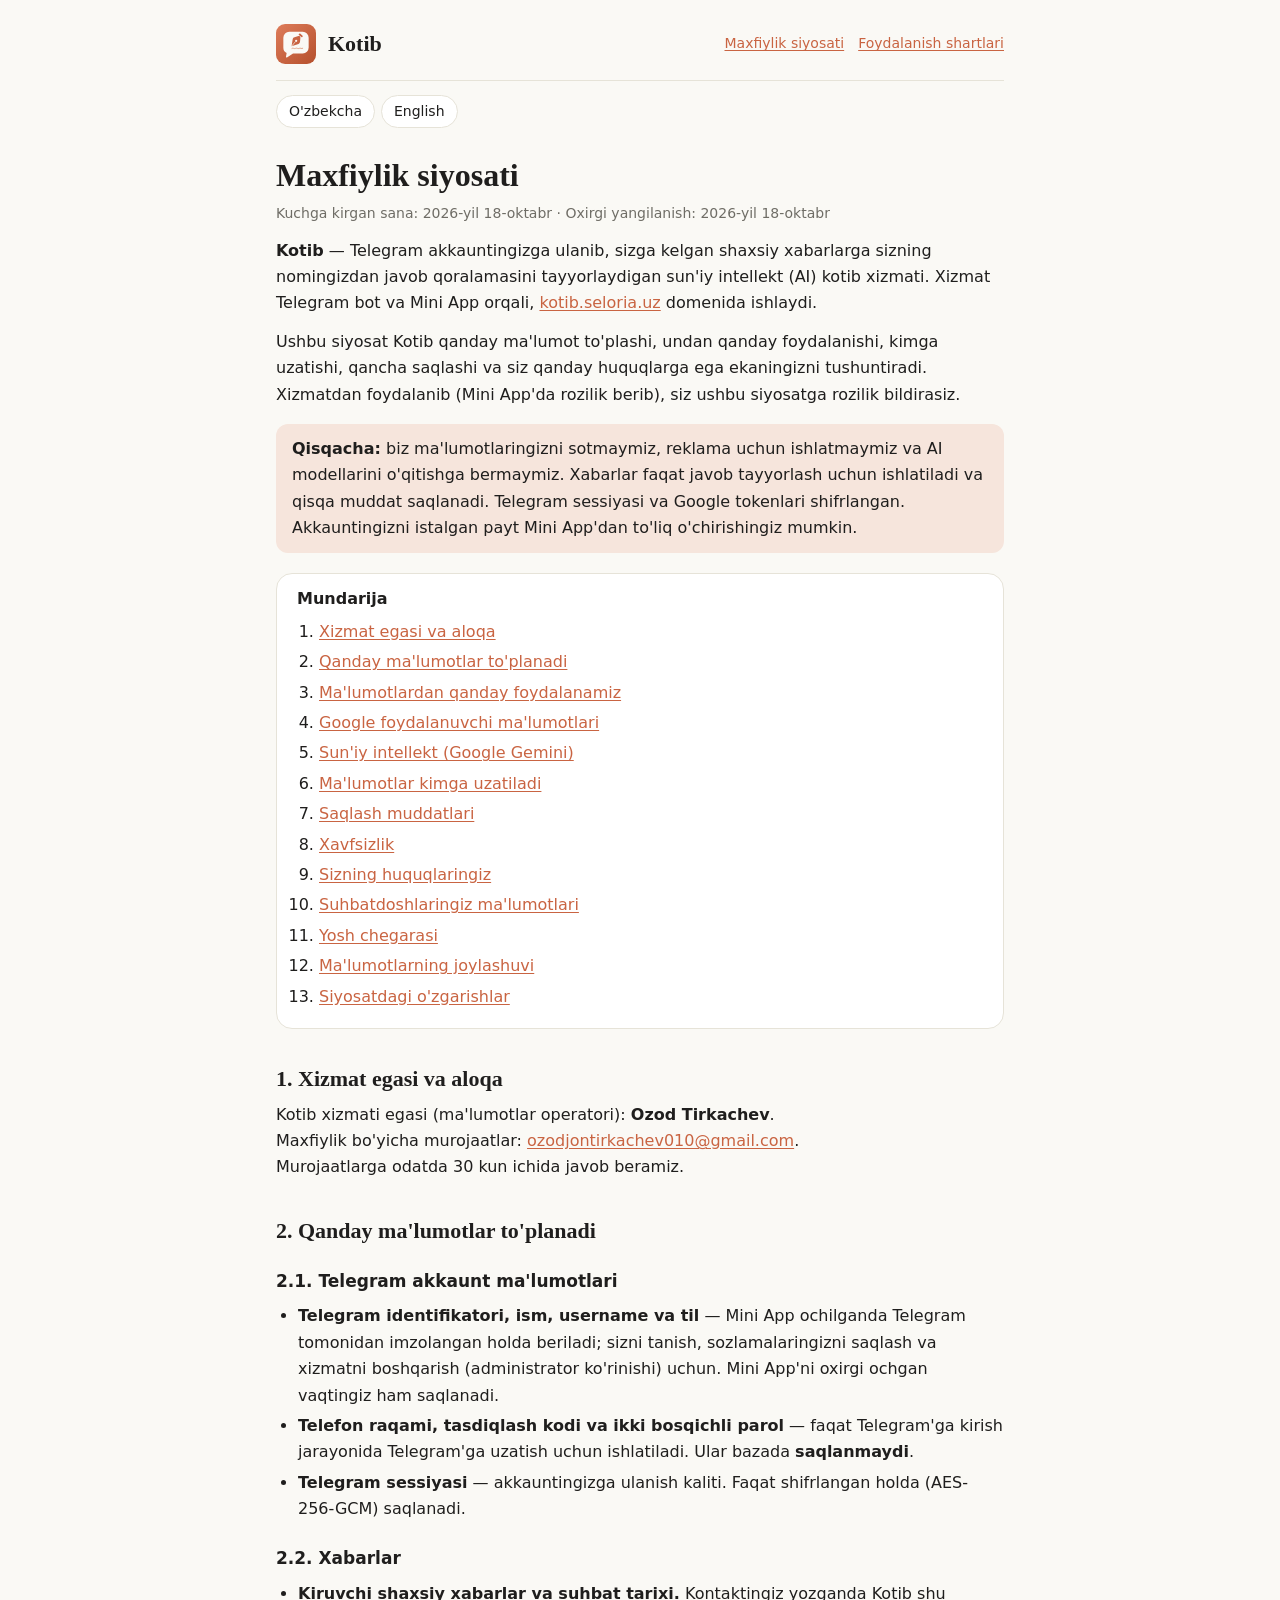
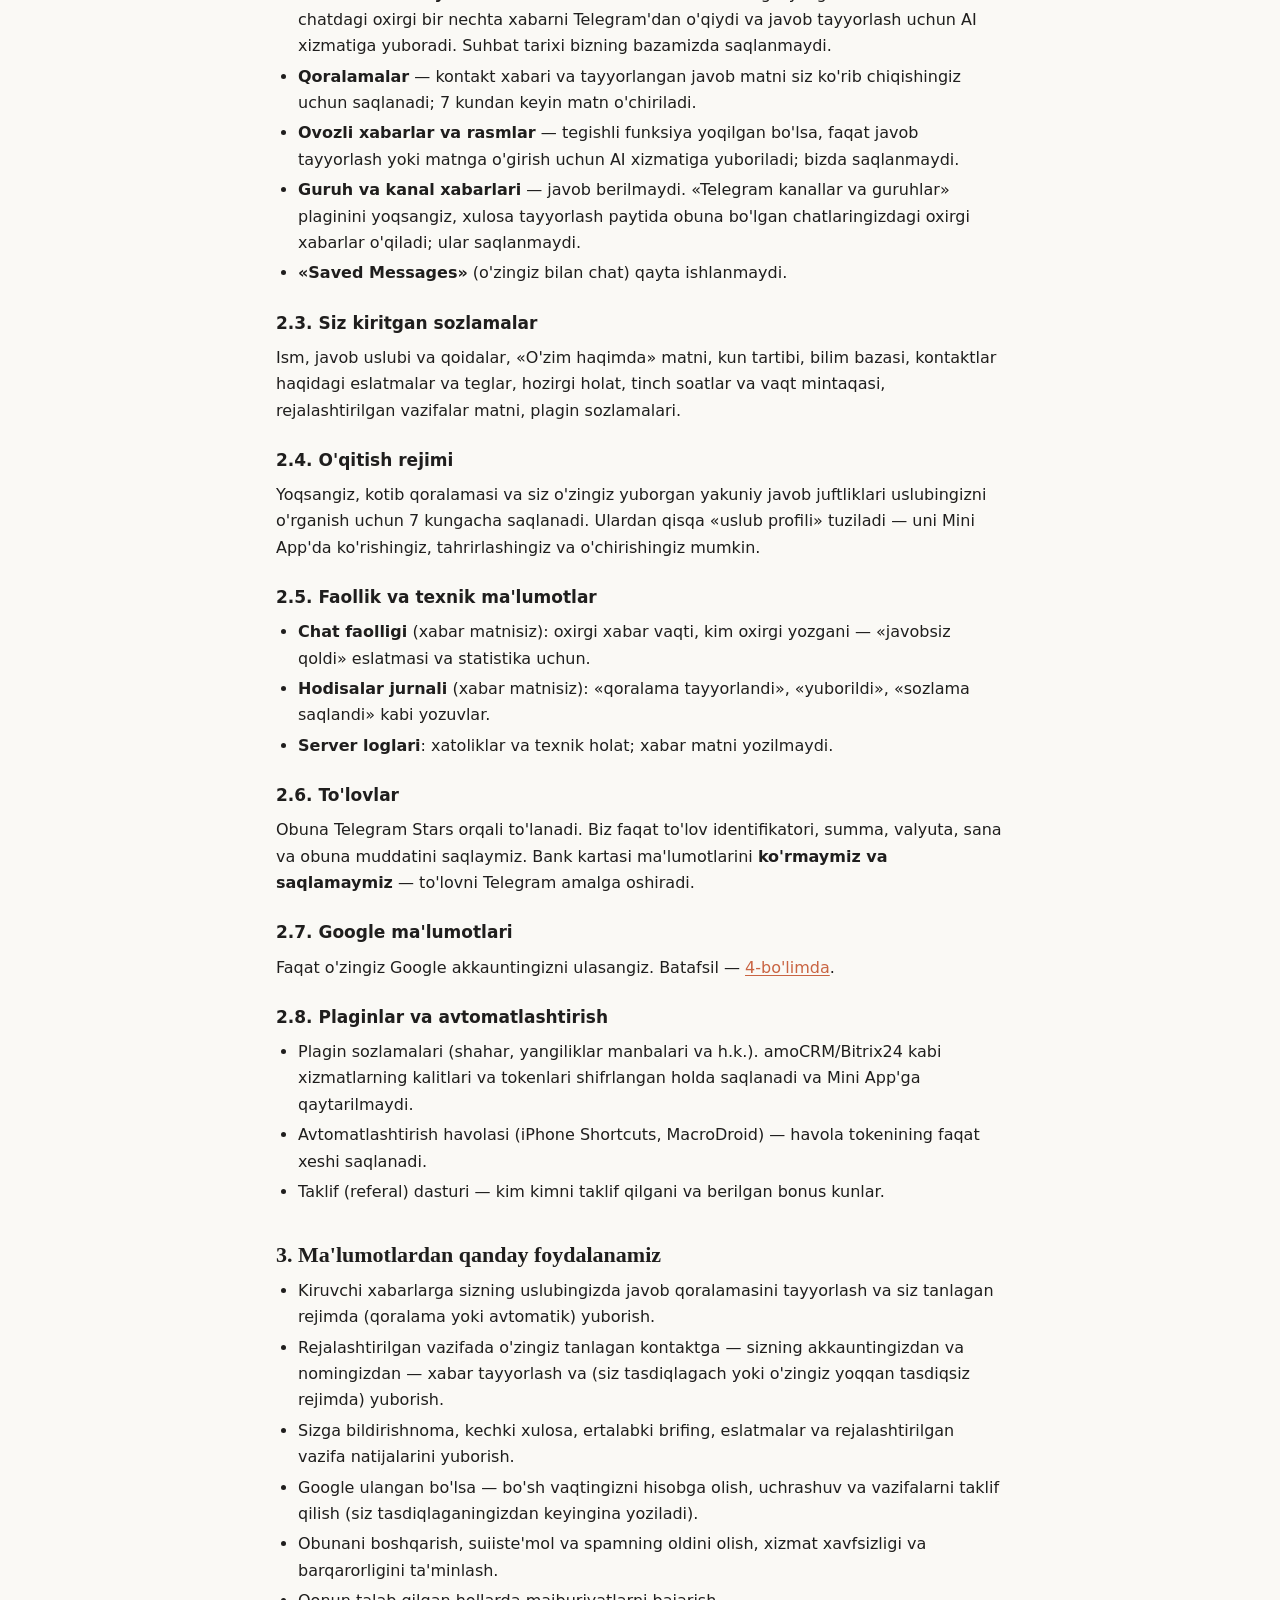
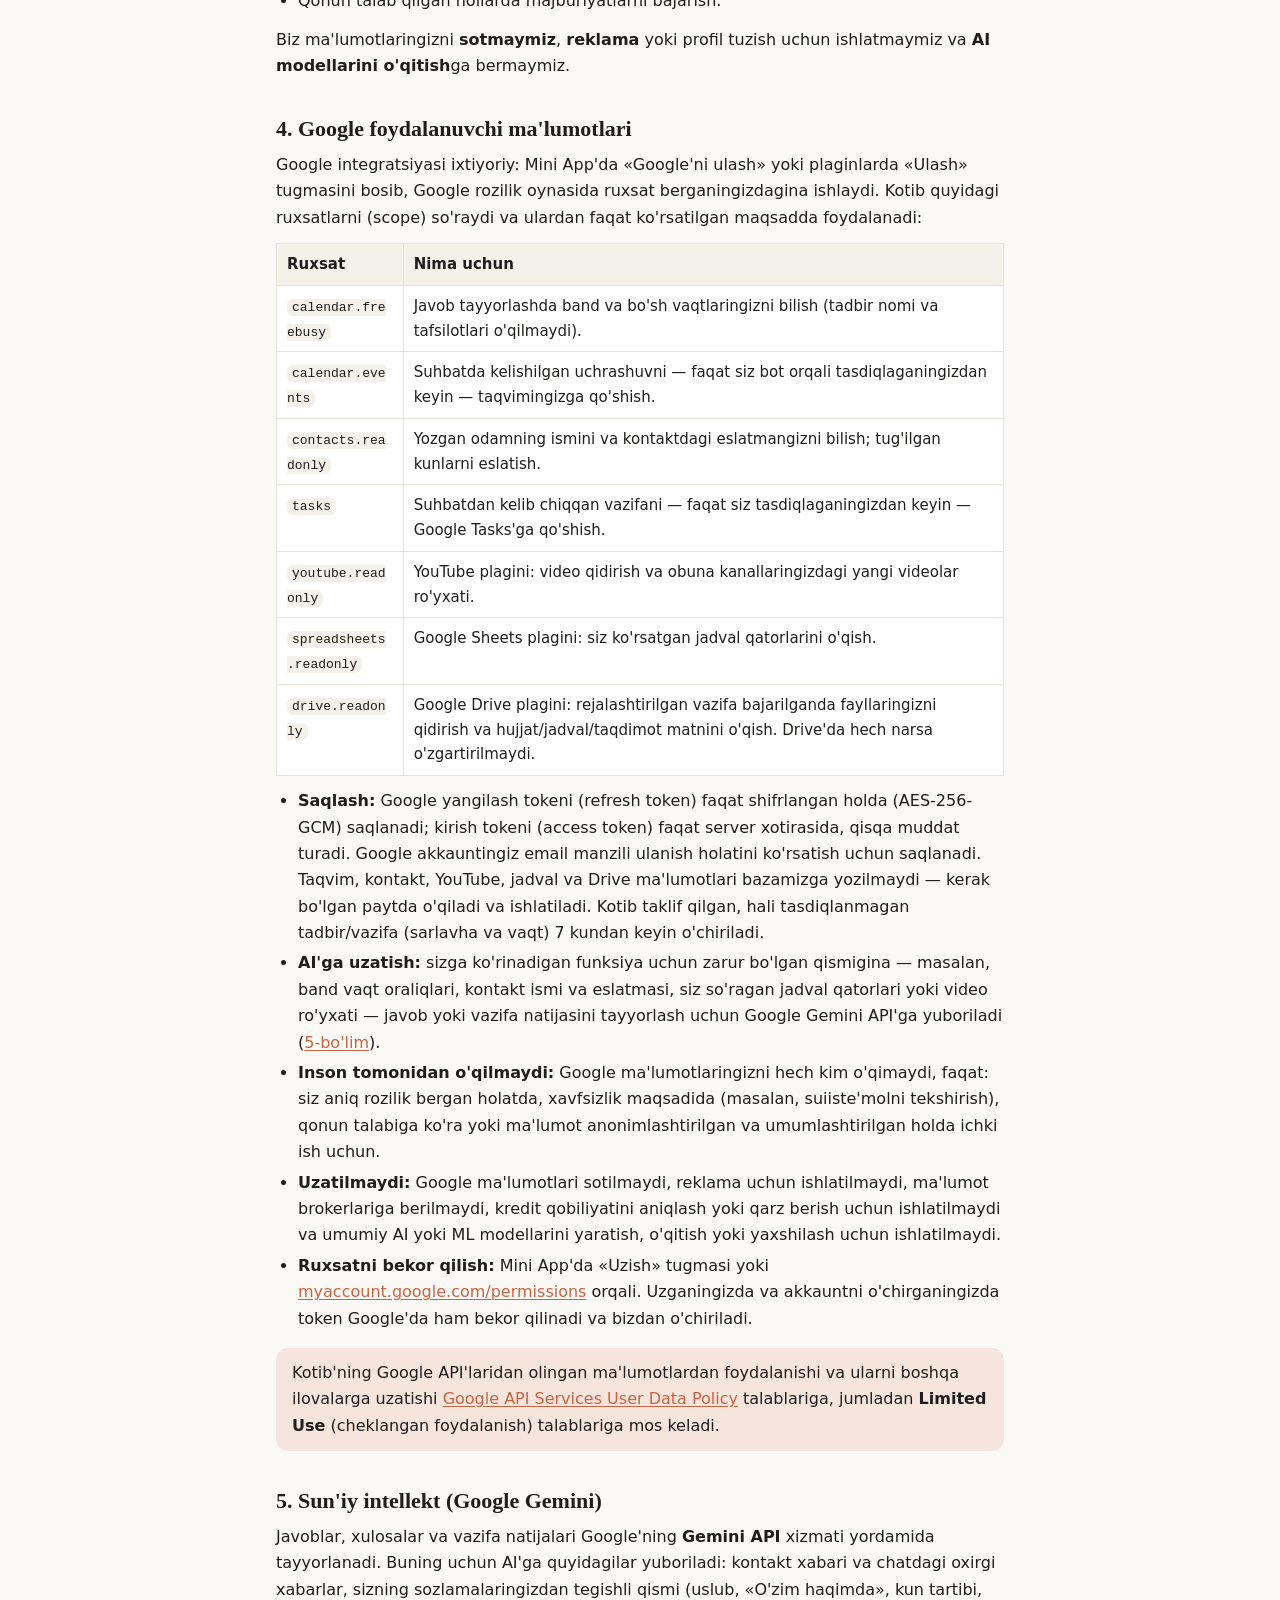
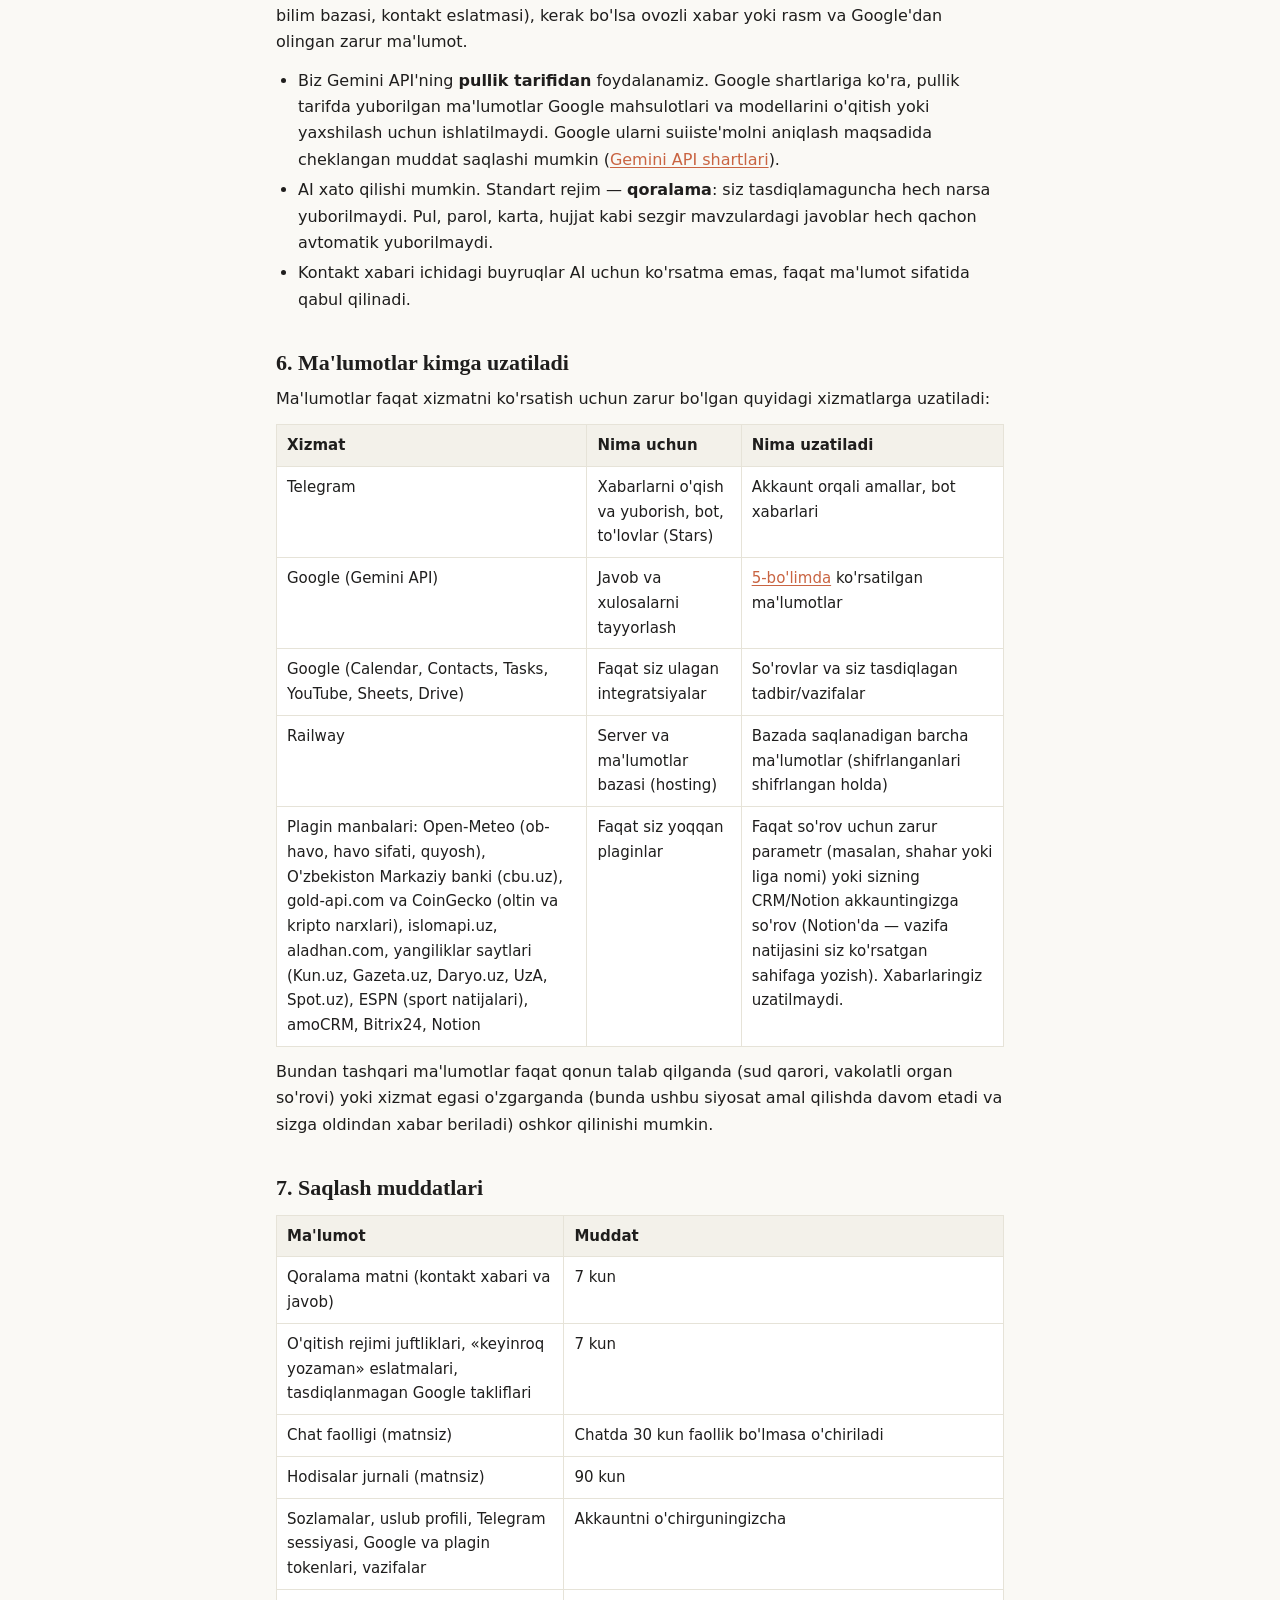
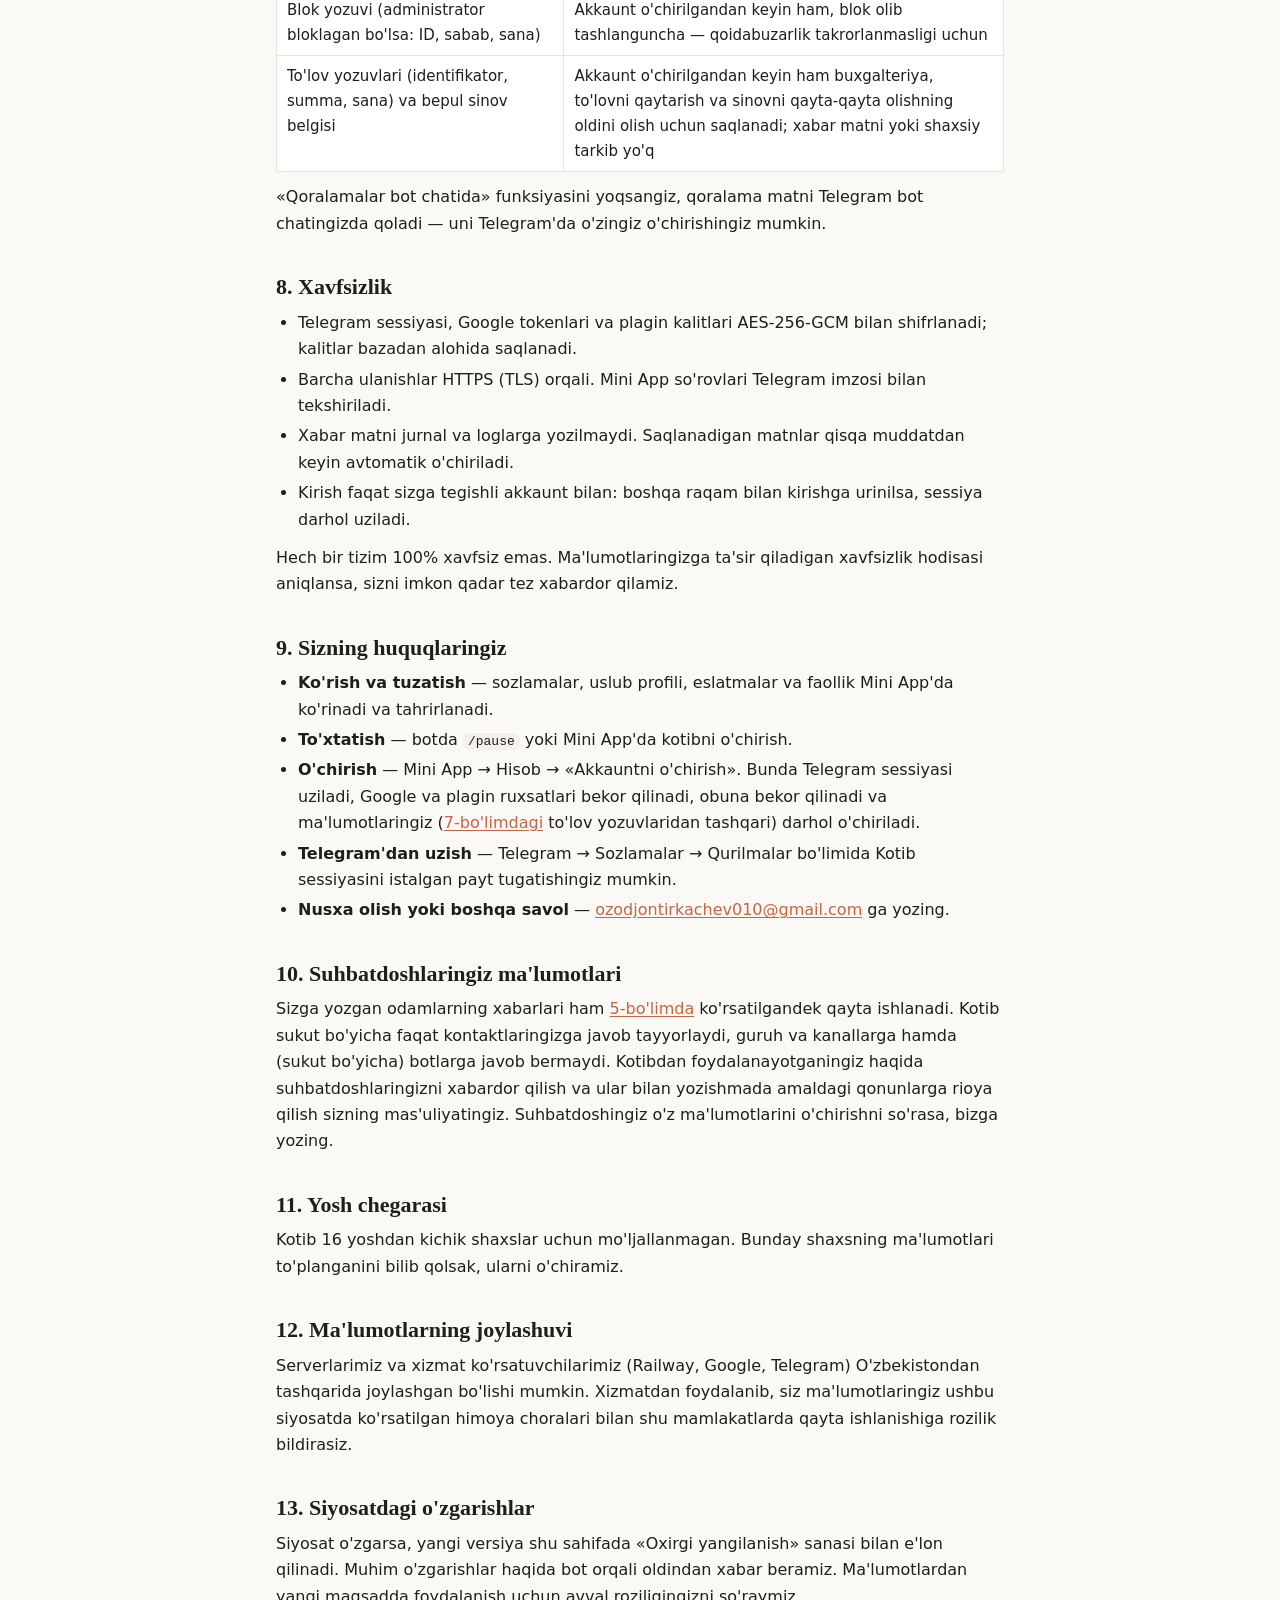
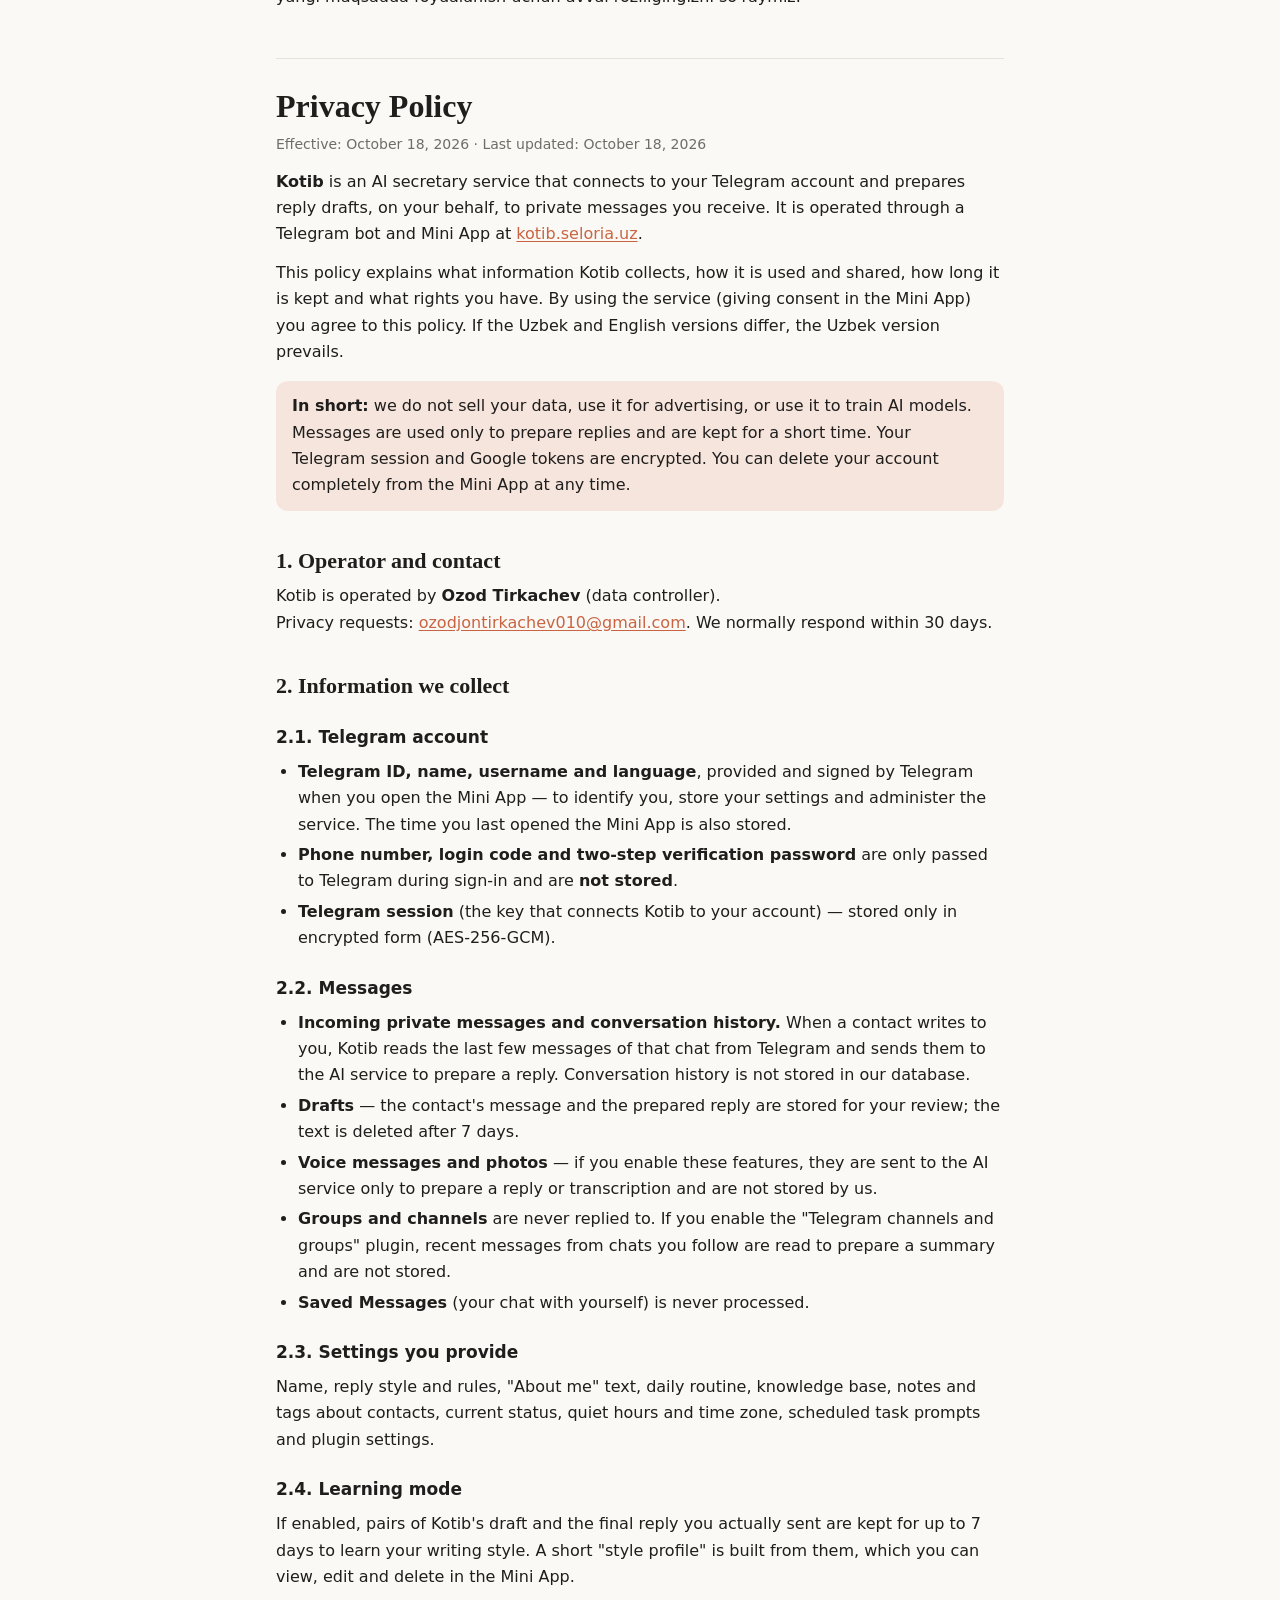
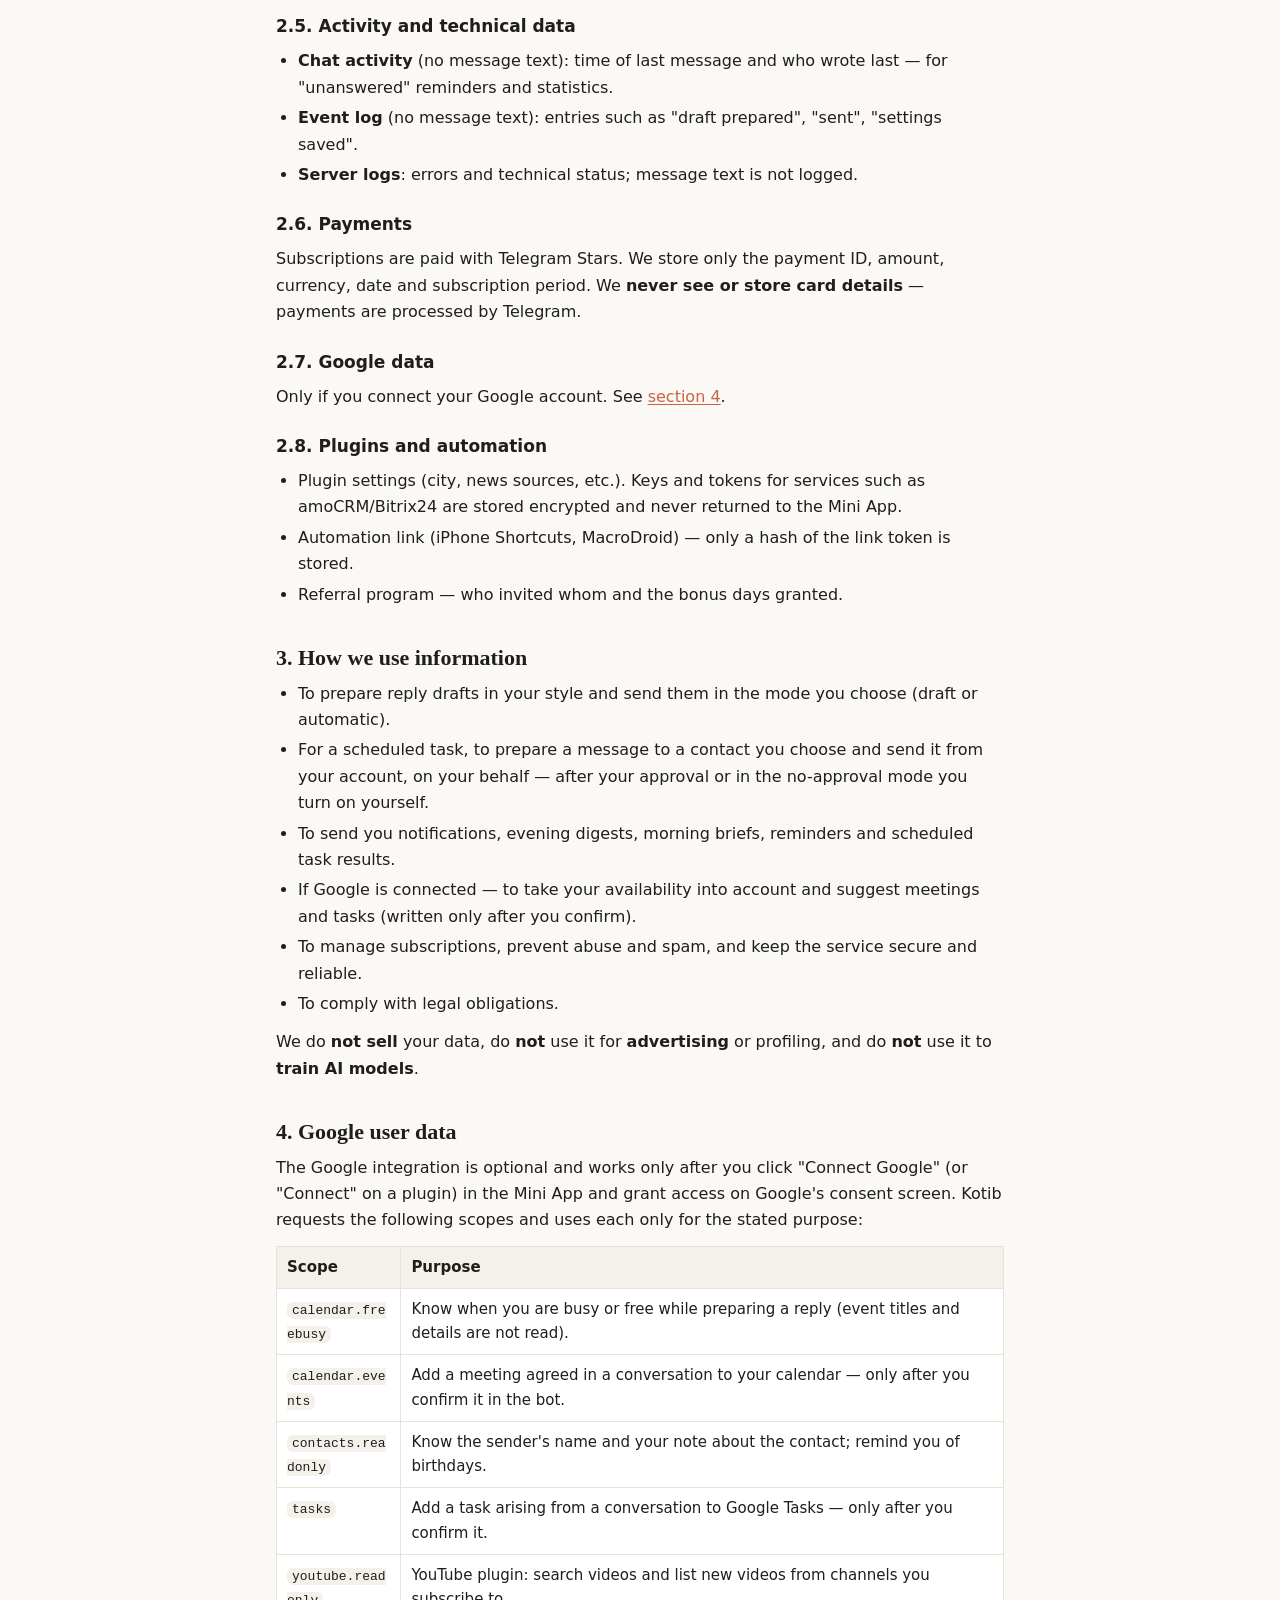
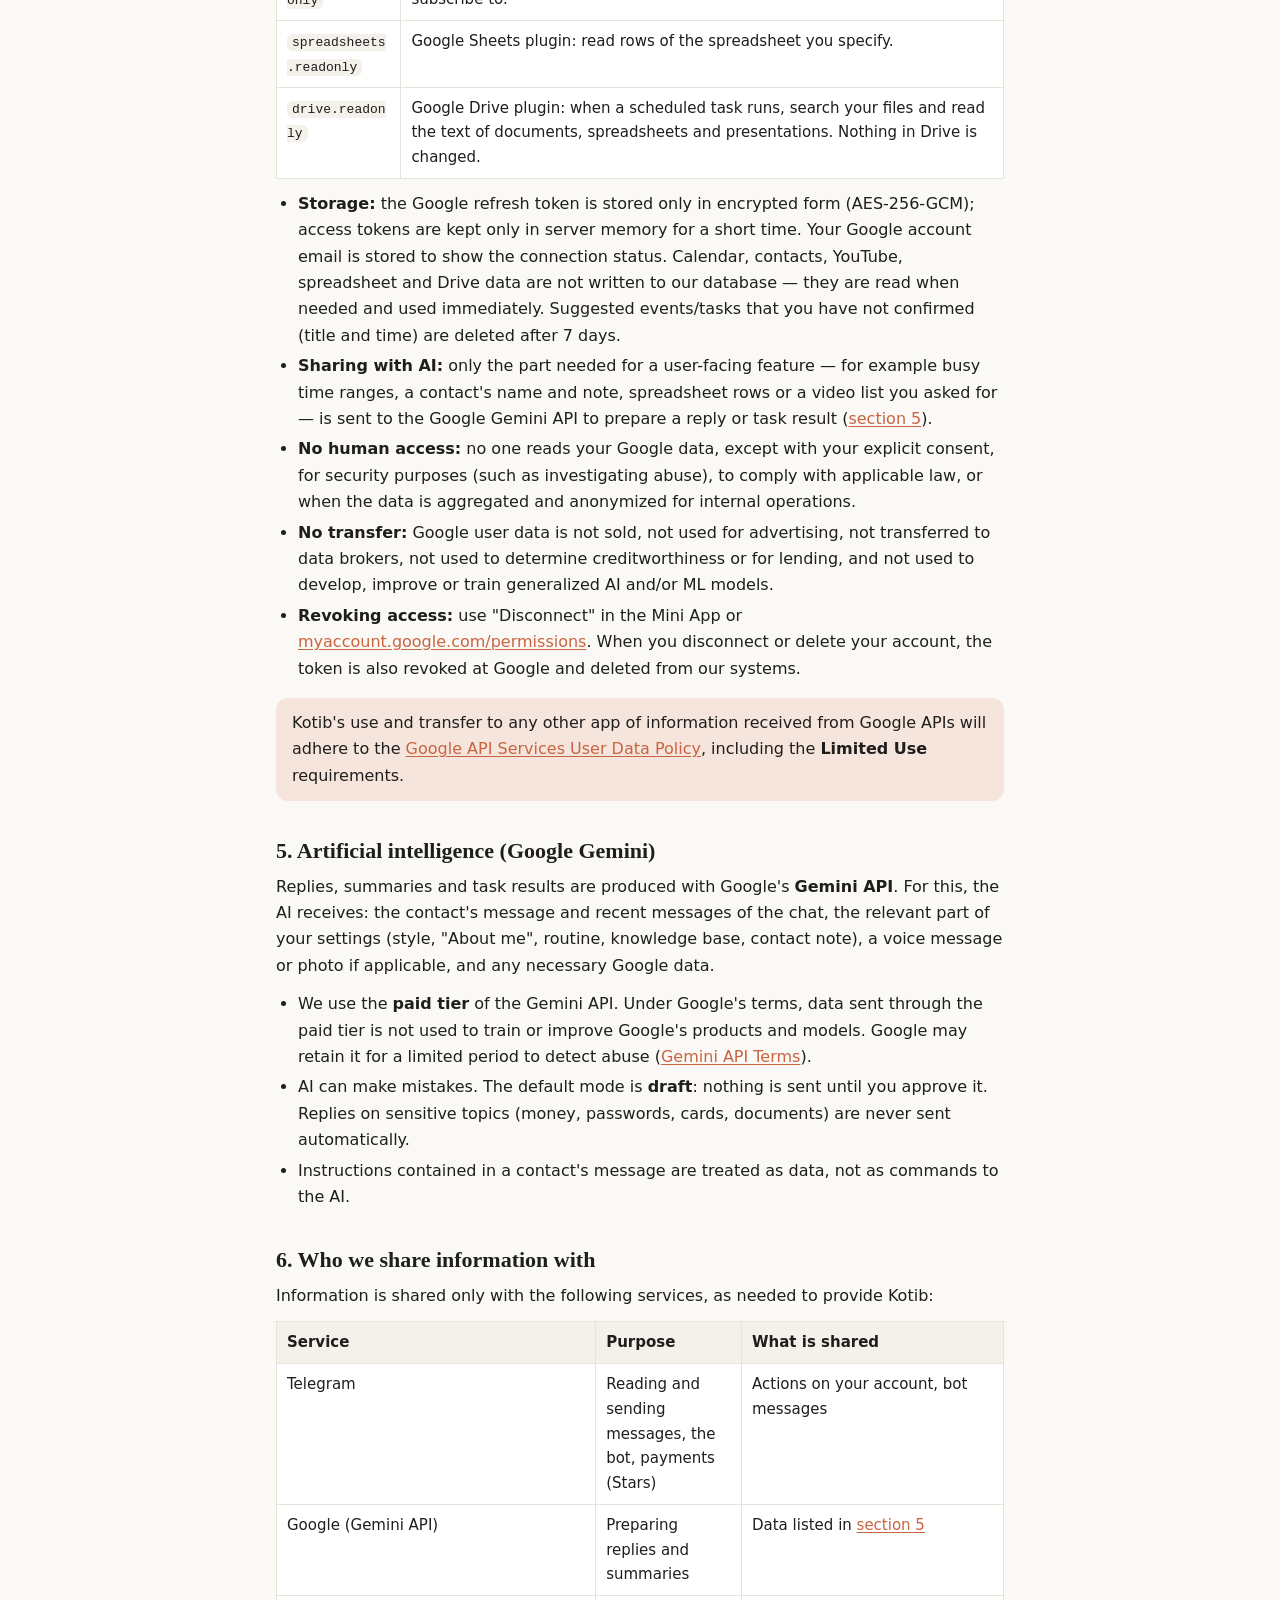
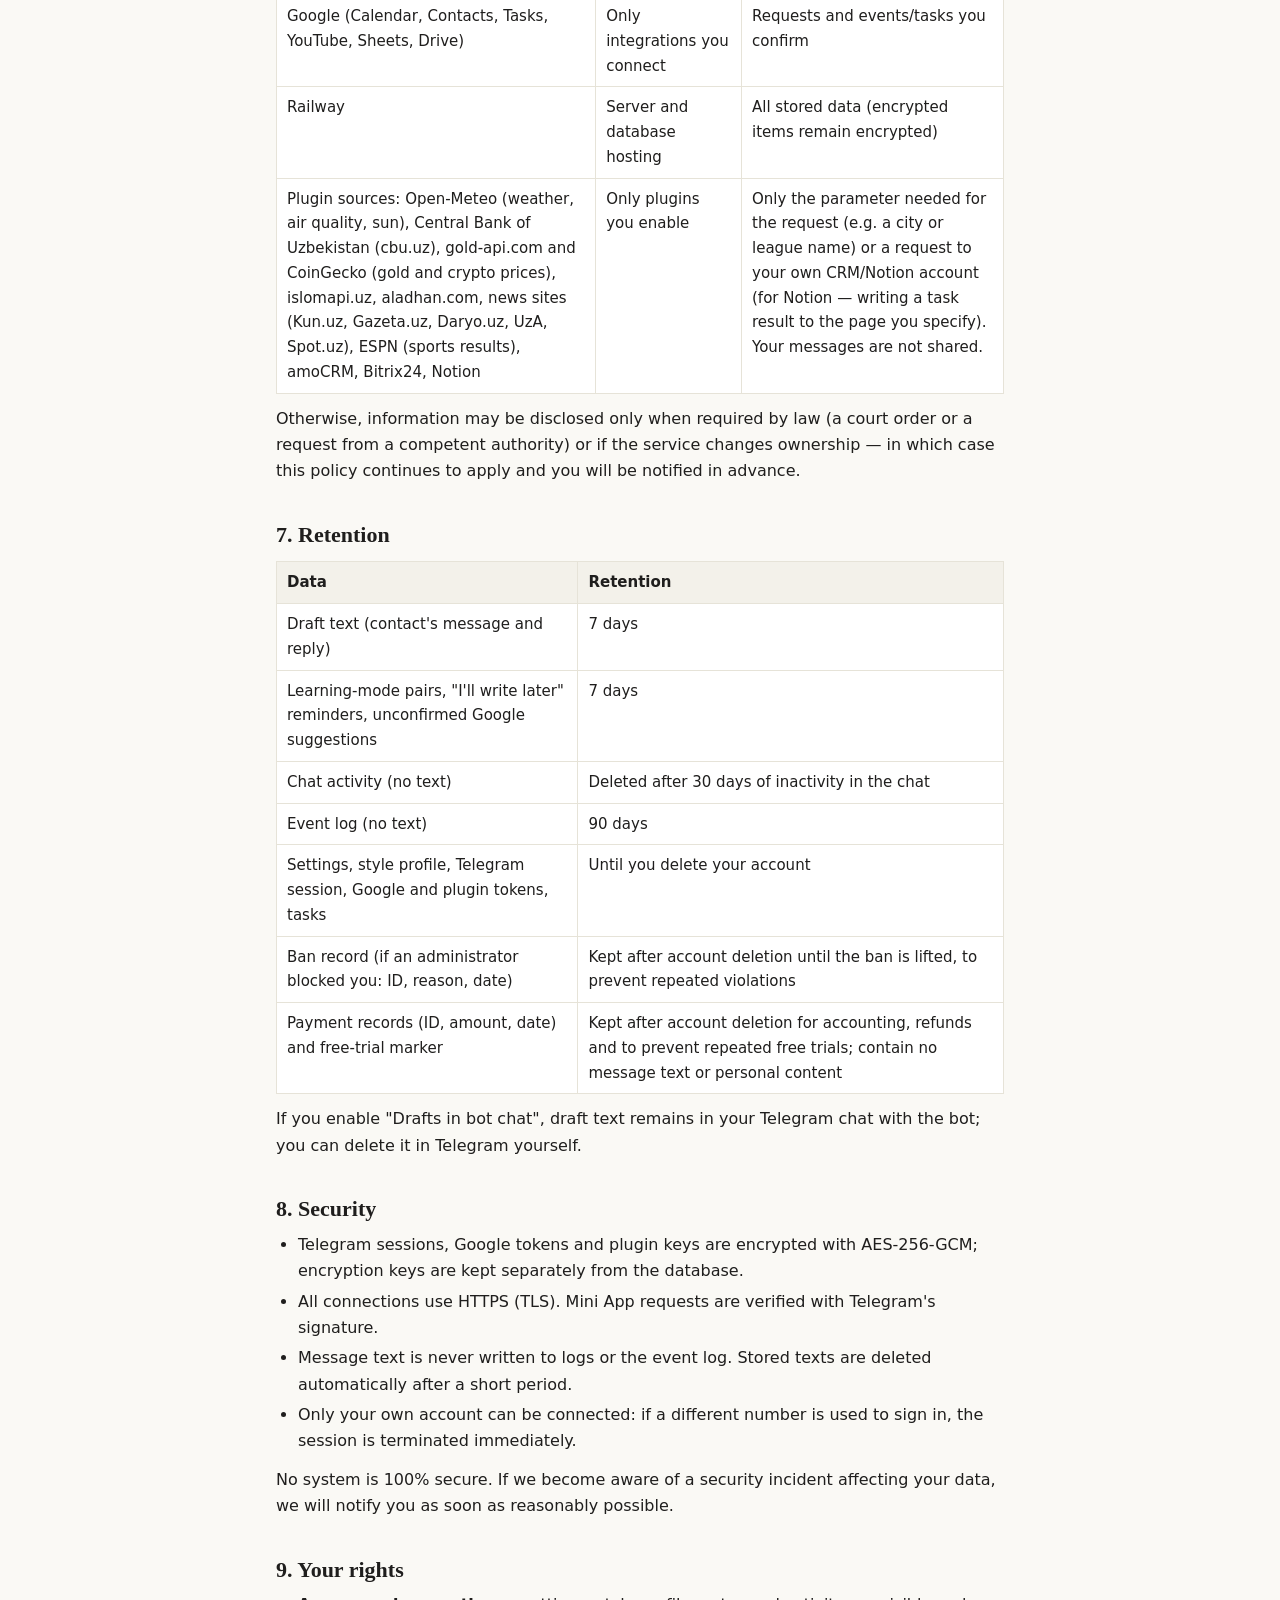
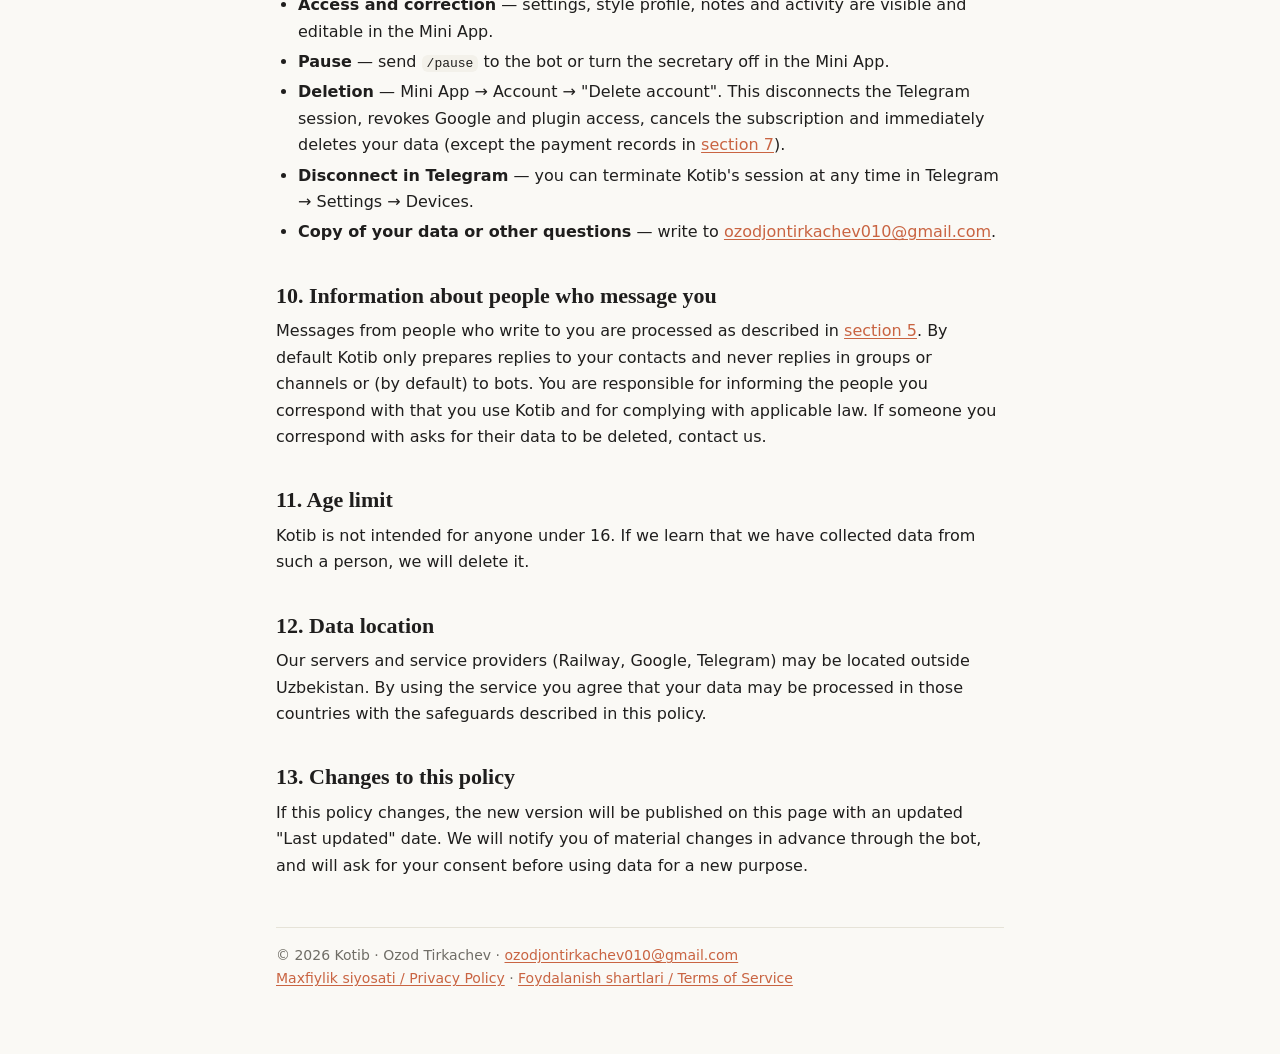
==== commit 2cb87354: "Plaginlar: havo sifati, bayramlar, oltin/kripto, kun so'zi, quyosh va oy, sanoq - Havo sifati (Open-" ====
--- a/webapp/privacy.html
+++ b/webapp/privacy.html
@@ -140,7 +140,7 @@
 <tr><td>Google (Gemini API)</td><td>Javob va xulosalarni tayyorlash</td><td><a href="#uz-ai">5-bo'limda</a> ko'rsatilgan ma'lumotlar</td></tr>
 <tr><td>Google (Calendar, Contacts, Tasks, YouTube, Sheets, Drive)</td><td>Faqat siz ulagan integratsiyalar</td><td>So'rovlar va siz tasdiqlagan tadbir/vazifalar</td></tr>
 <tr><td>Railway</td><td>Server va ma'lumotlar bazasi (hosting)</td><td>Bazada saqlanadigan barcha ma'lumotlar (shifrlanganlari shifrlangan holda)</td></tr>
-<tr><td>Plagin manbalari: Open-Meteo, O'zbekiston Markaziy banki (cbu.uz), islomapi.uz, aladhan.com, yangiliklar saytlari (Kun.uz, Gazeta.uz, Daryo.uz, UzA, Spot.uz), ESPN (sport natijalari), amoCRM, Bitrix24, Notion</td><td>Faqat siz yoqqan plaginlar</td><td>Faqat so'rov uchun zarur parametr (masalan, shahar yoki liga nomi) yoki sizning CRM/Notion akkauntingizga so'rov (Notion'da — vazifa natijasini siz ko'rsatgan sahifaga yozish). Xabarlaringiz uzatilmaydi.</td></tr>
+<tr><td>Plagin manbalari: Open-Meteo (ob-havo, havo sifati, quyosh), O'zbekiston Markaziy banki (cbu.uz), gold-api.com va CoinGecko (oltin va kripto narxlari), islomapi.uz, aladhan.com, yangiliklar saytlari (Kun.uz, Gazeta.uz, Daryo.uz, UzA, Spot.uz), ESPN (sport natijalari), amoCRM, Bitrix24, Notion</td><td>Faqat siz yoqqan plaginlar</td><td>Faqat so'rov uchun zarur parametr (masalan, shahar yoki liga nomi) yoki sizning CRM/Notion akkauntingizga so'rov (Notion'da — vazifa natijasini siz ko'rsatgan sahifaga yozish). Xabarlaringiz uzatilmaydi.</td></tr>
 </tbody></table></div>
 <p>Bundan tashqari ma'lumotlar faqat qonun talab qilganda (sud qarori, vakolatli organ so'rovi) yoki xizmat egasi o'zgarganda (bunda ushbu siyosat amal qilishda davom etadi va sizga oldindan xabar beriladi) oshkor qilinishi mumkin.</p>
 
@@ -291,7 +291,7 @@
 <tr><td>Google (Gemini API)</td><td>Preparing replies and summaries</td><td>Data listed in <a href="#en-ai">section 5</a></td></tr>
 <tr><td>Google (Calendar, Contacts, Tasks, YouTube, Sheets, Drive)</td><td>Only integrations you connect</td><td>Requests and events/tasks you confirm</td></tr>
 <tr><td>Railway</td><td>Server and database hosting</td><td>All stored data (encrypted items remain encrypted)</td></tr>
-<tr><td>Plugin sources: Open-Meteo, Central Bank of Uzbekistan (cbu.uz), islomapi.uz, aladhan.com, news sites (Kun.uz, Gazeta.uz, Daryo.uz, UzA, Spot.uz), ESPN (sports results), amoCRM, Bitrix24, Notion</td><td>Only plugins you enable</td><td>Only the parameter needed for the request (e.g. a city or league name) or a request to your own CRM/Notion account (for Notion — writing a task result to the page you specify). Your messages are not shared.</td></tr>
+<tr><td>Plugin sources: Open-Meteo (weather, air quality, sun), Central Bank of Uzbekistan (cbu.uz), gold-api.com and CoinGecko (gold and crypto prices), islomapi.uz, aladhan.com, news sites (Kun.uz, Gazeta.uz, Daryo.uz, UzA, Spot.uz), ESPN (sports results), amoCRM, Bitrix24, Notion</td><td>Only plugins you enable</td><td>Only the parameter needed for the request (e.g. a city or league name) or a request to your own CRM/Notion account (for Notion — writing a task result to the page you specify). Your messages are not shared.</td></tr>
 </tbody></table></div>
 <p>Otherwise, information may be disclosed only when required by law (a court order or a request from a competent authority) or if the service changes ownership — in which case this policy continues to apply and you will be notified in advance.</p>
 
